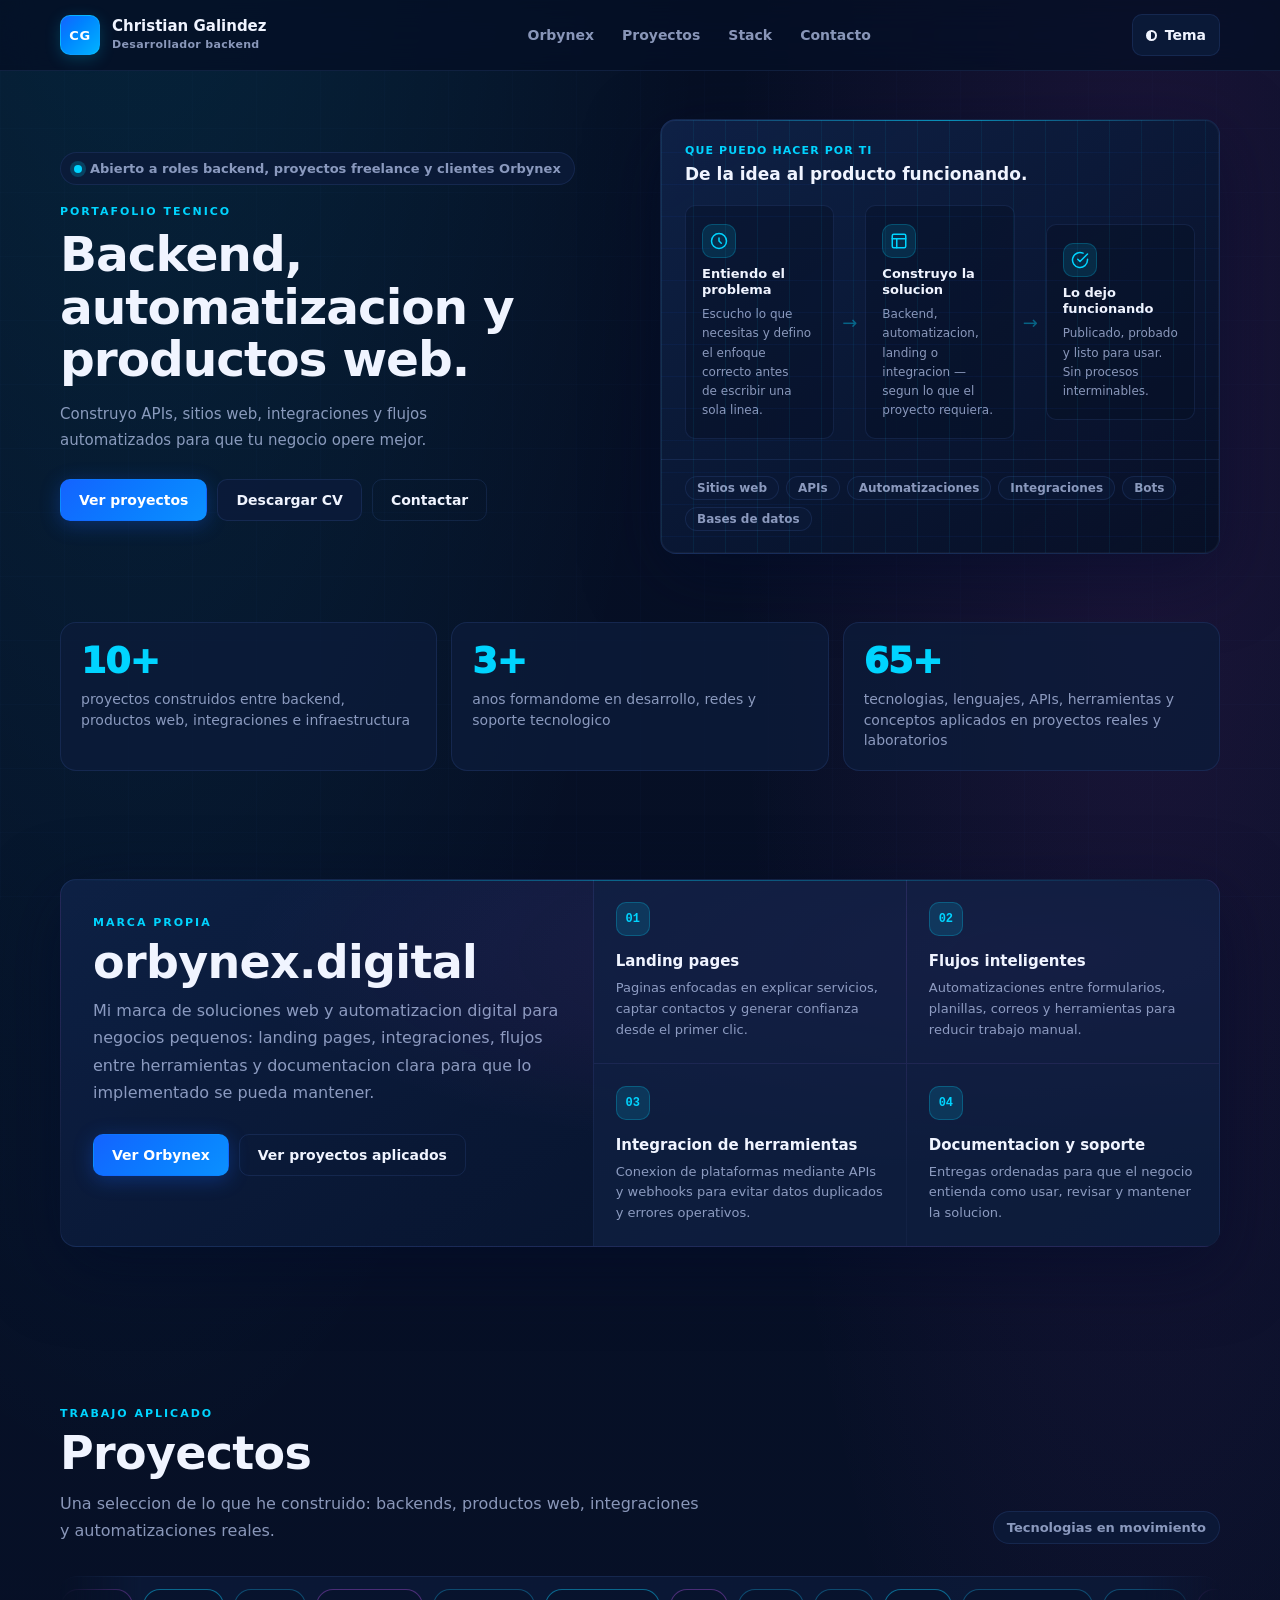
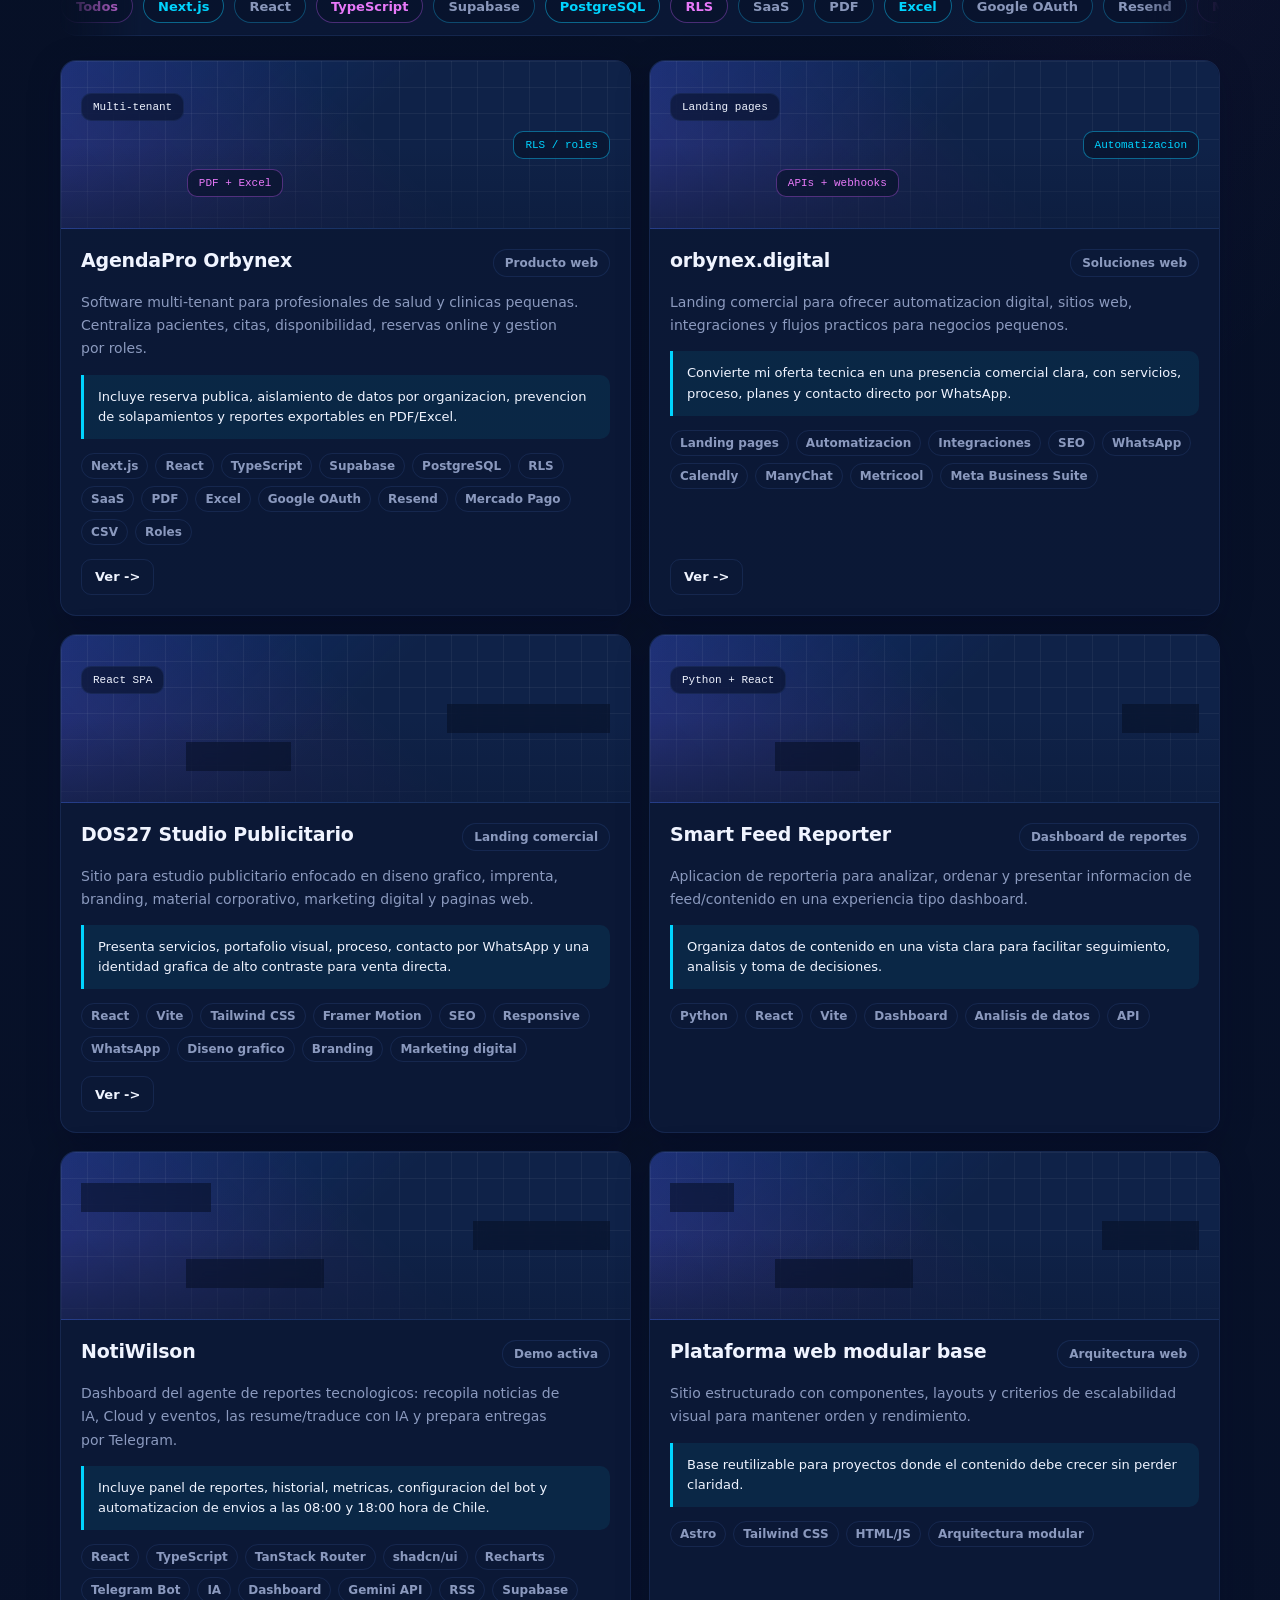
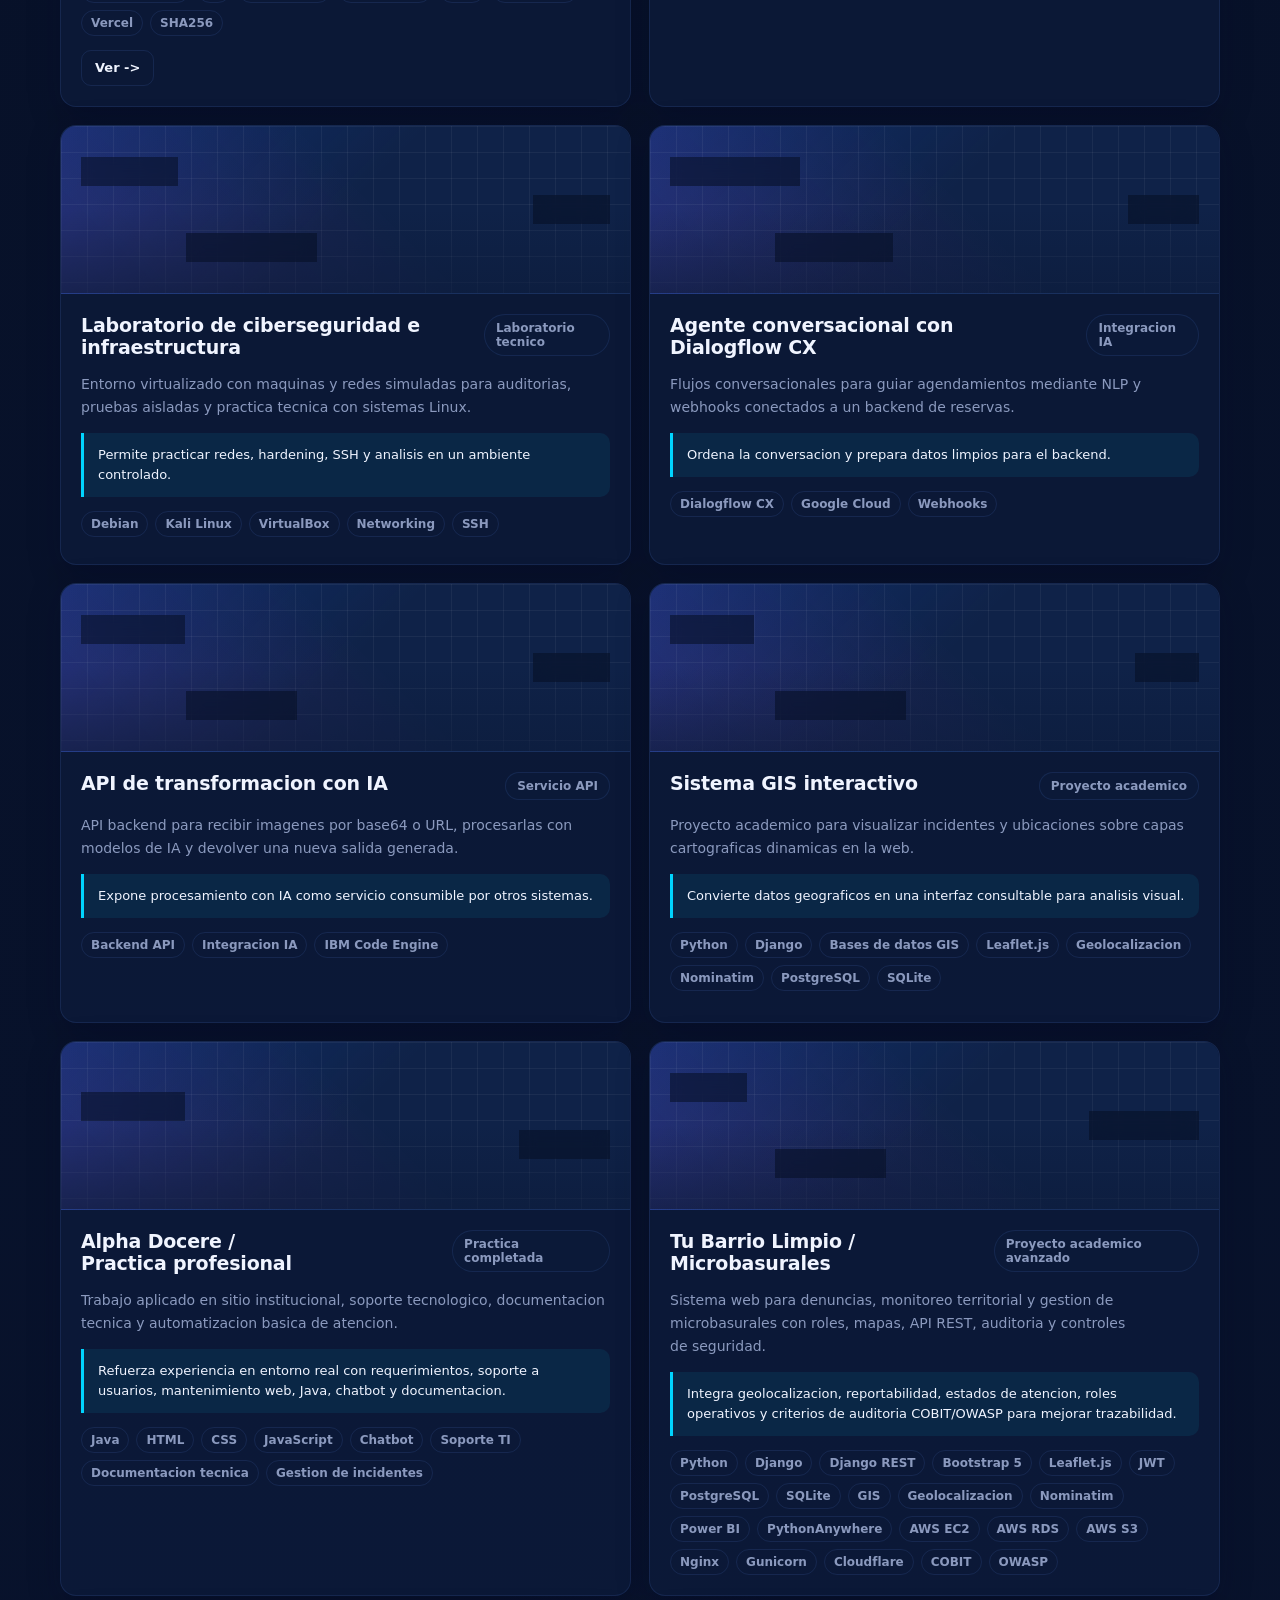
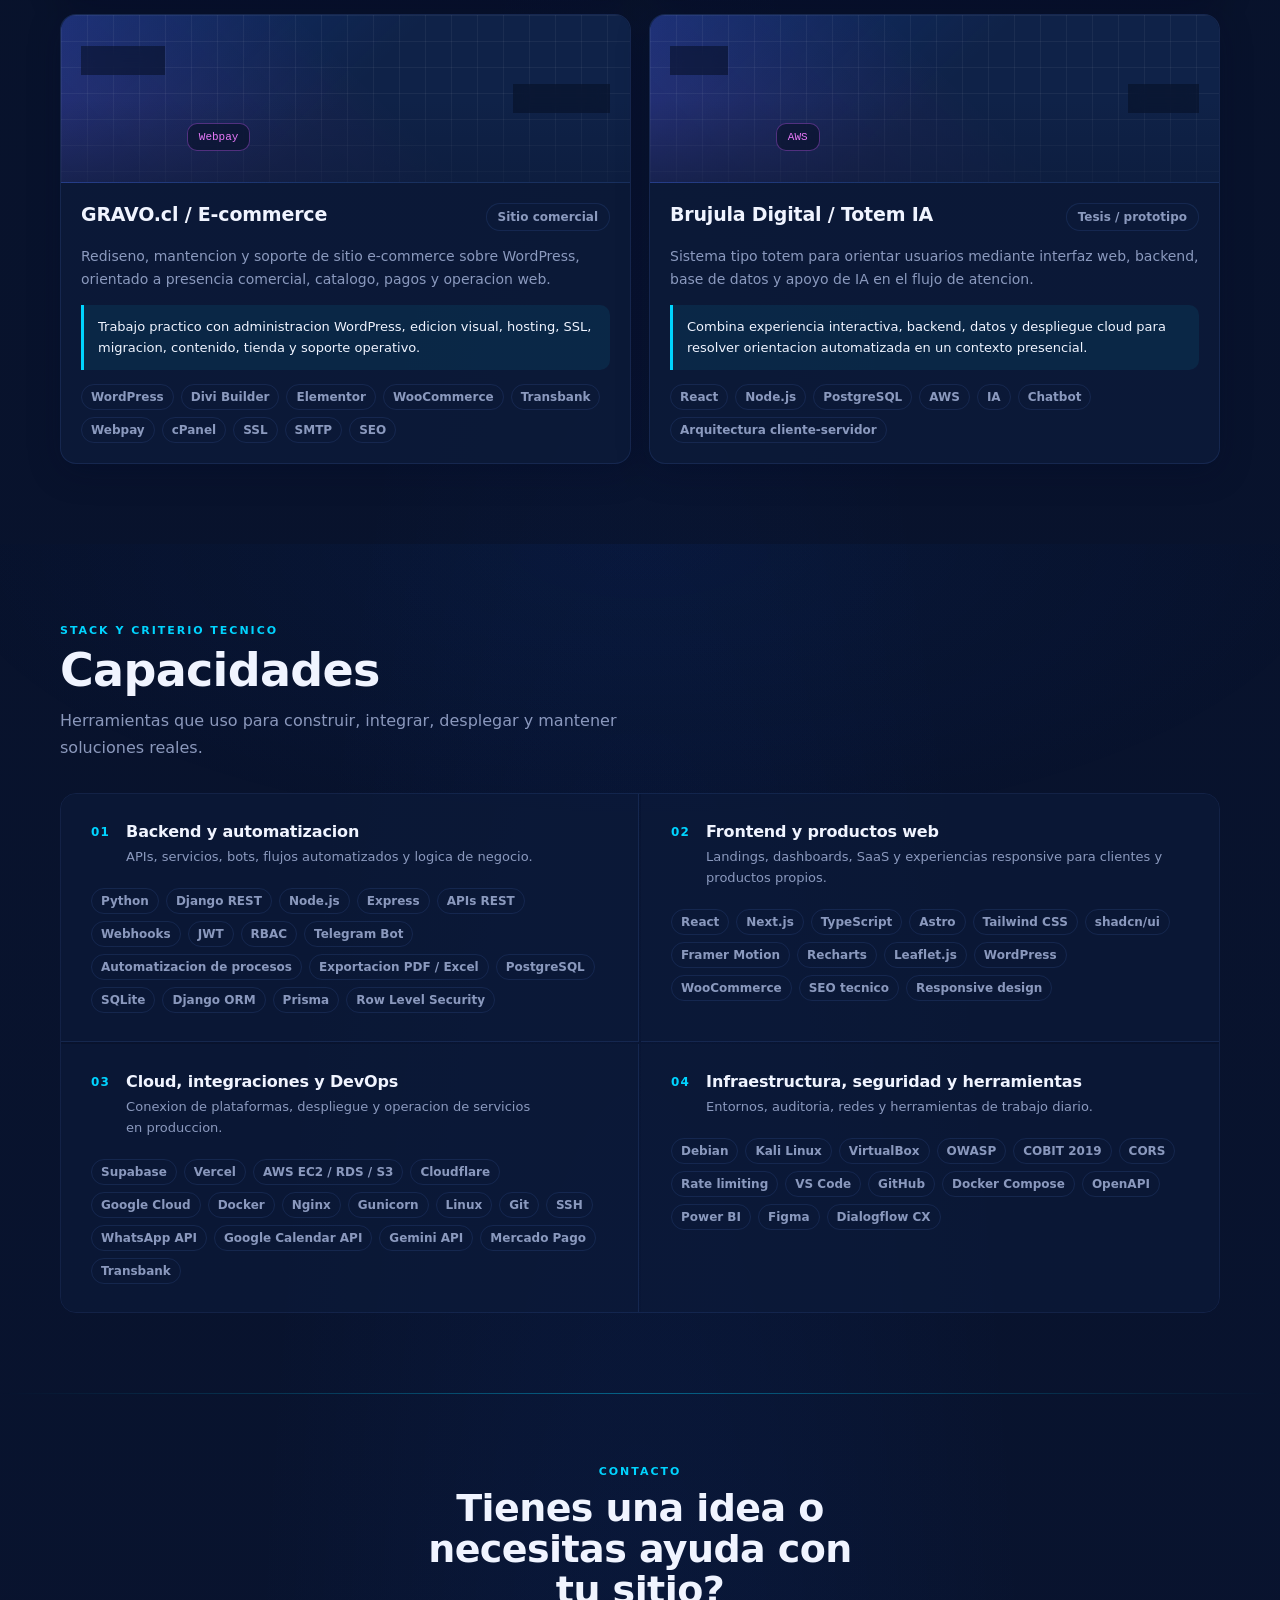
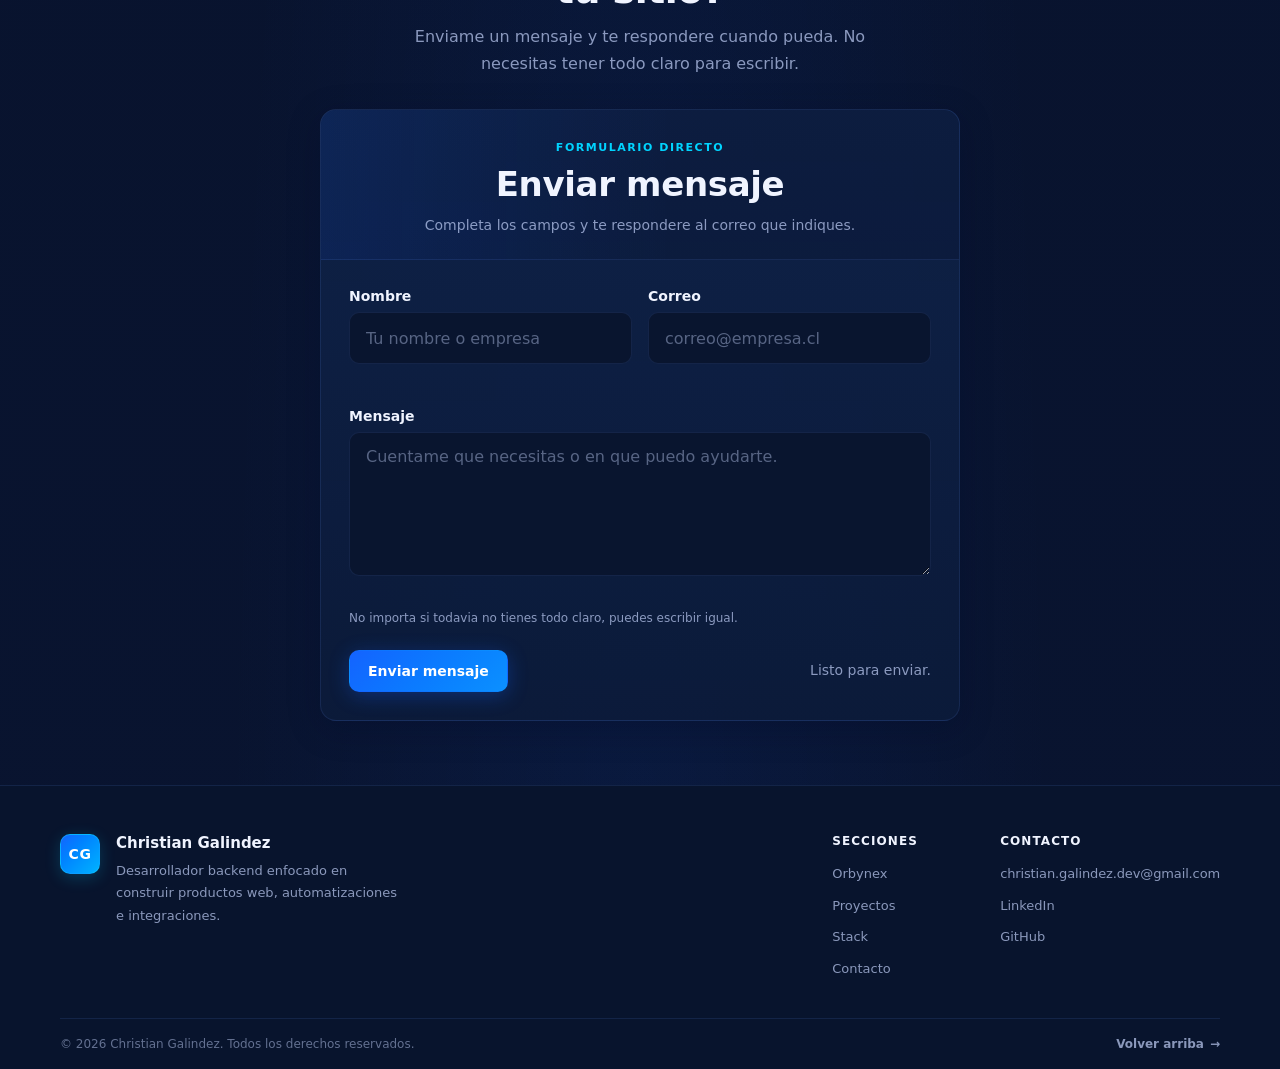
==== index.html @ 3a27cb79 "feat: revamp contact section styling and demo URL update Co-authored-by: Christian Galindez <1679229" ====
<!doctype html>
<html lang="es">

<head>
  <meta charset="utf-8" />
  <meta name="viewport" content="width=device-width,initial-scale=1" />
  <meta name="description"
    content="Portafolio tecnico de Christian Galindez: backend, APIs, automatizacion, Linux e integraciones." />
  <title>Christian Galindez | Backend, APIs e Integraciones</title>

  <meta property="og:title" content="Christian Galindez | Backend, APIs e Integraciones" />
  <meta property="og:description"
    content="Portafolio tecnico con proyectos backend, automatizacion, integraciones y experiencia en infraestructura." />
  <meta property="og:type" content="website" />
  <meta property="og:image" content="assets/img/og-preview.svg" />
  <meta name="theme-color" content="#071A3D" media="(prefers-color-scheme: dark)" />
  <meta name="theme-color" content="#f5f7fb" media="(prefers-color-scheme: light)" />
  <link rel="canonical" href="https://guacho175.github.io" />
  <link rel="icon" href="assets/icons/favicon.svg" type="image/svg+xml" />

  <link rel="stylesheet" href="css/styles.css" />
</head>

<body data-theme="dark">
  <a class="skip-link" href="#main">Saltar al contenido</a>
  <div class="bg-grid" aria-hidden="true"></div>

  <header class="topbar">
    <div class="container">
      <div class="topbar-inner">
        <a class="brand" href="#top" aria-label="Ir al inicio">
          <span class="logo" aria-hidden="true">CG</span>
          <span>
            <strong>Christian Galindez</strong>
            <small>Desarrollador backend</small>
          </span>
        </a>

        <nav class="nav" aria-label="Secciones principales">
          <a href="#orbynex">Orbynex</a>
          <a href="#projects">Proyectos</a>
          <a href="#skills">Stack</a>
          <a href="#contacto">Contacto</a>
        </nav>

        <div class="actions">
          <button class="icon-btn menu-btn" id="menuBtn" type="button" aria-label="Abrir menu" aria-expanded="false"
            aria-controls="mobileNav">
            <span aria-hidden="true"></span>
          </button>
          <button class="btn theme-btn" id="themeBtn" type="button" aria-label="Cambiar tema">
            <span class="theme-dot" aria-hidden="true"></span>
            Tema
          </button>
        </div>
      </div>

      <nav class="mobile-nav" id="mobileNav" aria-label="Secciones moviles">
        <a href="#orbynex">Orbynex</a>
        <a href="#projects">Proyectos</a>
        <a href="#skills">Stack</a>
        <a href="#contacto">Contacto</a>
      </nav>
    </div>
  </header>

  <main id="main">
    <section class="hero" id="top" aria-labelledby="hero-title">
      <div class="container hero-layout">
        <div class="hero-copy reveal">
          <span class="status-pill">
            <span class="status-dot" aria-hidden="true"></span>
            <span id="hero-disponibilidad"></span>
          </span>

          <p class="eyebrow">Portafolio tecnico</p>
          <h1 id="hero-title"><span id="hero-headline"></span></h1>
          <p class="hero-lead" id="hero-desc"></p>

          <div class="hero-actions">
            <a class="btn primary" href="#projects">Ver proyectos</a>
            <a class="btn" id="btn-cv" href="#" target="_blank" rel="noopener">Descargar CV</a>
            <a class="btn quiet" href="#contacto">Contactar</a>
          </div>

          <div class="hero-tags" id="hero-tags"></div>
        </div>

        <div class="workbench reveal" aria-label="Que construyo y como trabajo">
          <div class="wb-intro">
            <p class="wb-label">Que puedo hacer por ti</p>
            <p class="wb-sub">De la idea al producto funcionando.</p>
          </div>

          <div class="wb-steps">
            <div class="wb-step">
              <span class="wb-icon" aria-hidden="true">
                <svg width="18" height="18" viewBox="0 0 24 24" fill="none" stroke="currentColor" stroke-width="2" stroke-linecap="round" stroke-linejoin="round"><circle cx="12" cy="12" r="10"/><path d="M12 8v4l3 3"/></svg>
              </span>
              <strong>Entiendo el problema</strong>
              <p>Escucho lo que necesitas y defino el enfoque correcto antes de escribir una sola linea.</p>
            </div>
            <span class="wb-arrow" aria-hidden="true">→</span>
            <div class="wb-step">
              <span class="wb-icon" aria-hidden="true">
                <svg width="18" height="18" viewBox="0 0 24 24" fill="none" stroke="currentColor" stroke-width="2" stroke-linecap="round" stroke-linejoin="round"><rect x="3" y="3" width="18" height="18" rx="2"/><path d="M3 9h18M9 21V9"/></svg>
              </span>
              <strong>Construyo la solucion</strong>
              <p>Backend, automatizacion, landing o integracion — segun lo que el proyecto requiera.</p>
            </div>
            <span class="wb-arrow" aria-hidden="true">→</span>
            <div class="wb-step">
              <span class="wb-icon" aria-hidden="true">
                <svg width="18" height="18" viewBox="0 0 24 24" fill="none" stroke="currentColor" stroke-width="2" stroke-linecap="round" stroke-linejoin="round"><path d="M22 11.08V12a10 10 0 1 1-5.93-9.14"/><polyline points="22 4 12 14.01 9 11.01"/></svg>
              </span>
              <strong>Lo dejo funcionando</strong>
              <p>Publicado, probado y listo para usar. Sin procesos interminables.</p>
            </div>
          </div>

          <div class="wb-tags">
            <span class="wb-tag">Sitios web</span>
            <span class="wb-tag">APIs</span>
            <span class="wb-tag">Automatizaciones</span>
            <span class="wb-tag">Integraciones</span>
            <span class="wb-tag">Bots</span>
            <span class="wb-tag">Bases de datos</span>
          </div>
        </div>
      </div>
    </section>

    <section class="proof-strip" aria-label="Indicadores principales">
      <div class="container proof-grid" id="proof-stats"></div>
    </section>

    <section class="section-block venture-section" id="orbynex" aria-labelledby="orbynex-heading">
      <div class="container">
        <div class="venture-panel reveal">
          <div class="venture-copy">
            <p class="eyebrow">Marca propia</p>
            <h2 id="orbynex-heading"><span id="venture-name"></span></h2>
            <p class="section-desc" id="venture-summary"></p>
            <div class="venture-actions">
              <a class="btn primary" id="venture-link" href="#" target="_blank" rel="noopener">Ver Orbynex</a>
              <a class="btn quiet" href="#projects">Ver proyectos aplicados</a>
            </div>
          </div>

          <div class="venture-services" id="venture-services"></div>
        </div>
      </div>
    </section>

    <section class="section-block" id="projects" aria-labelledby="projects-heading">
      <div class="container">
        <div class="section-head reveal">
          <div>
            <p class="eyebrow">Trabajo aplicado</p>
            <h2 id="projects-heading">Proyectos</h2>
            <p class="section-desc">Una seleccion de lo que he construido: backends, productos web, integraciones y automatizaciones reales.</p>
          </div>
          <span class="pill">Tecnologias en movimiento</span>
        </div>

        <div class="tech-marquee" id="filter-bar" aria-label="Tecnologias usadas en proyectos"></div>
        <div class="projects-grid" id="projects-grid"></div>
      </div>
    </section>

    <section class="section-block stack-section" id="skills" aria-labelledby="skills-heading">
      <div class="container">
        <div class="section-head reveal">
          <div>
            <p class="eyebrow">Stack y criterio tecnico</p>
            <h2 id="skills-heading">Capacidades</h2>
            <p class="section-desc">Herramientas que uso para construir, integrar, desplegar y mantener soluciones reales.</p>
          </div>
        </div>

        <div class="capability-grid" id="skills-grid"></div>
      </div>
    </section>

    <section class="section-block contact-section" id="contacto" aria-labelledby="contact-heading">
      <div class="container">
        <div class="contact-section-head reveal">
          <p class="eyebrow">Contacto</p>
          <h2 id="contact-heading">Tienes una idea o necesitas ayuda con tu sitio?</h2>
          <p class="section-desc" id="contact-pitch"></p>
        </div>

        <div class="contact-shell">
          <div class="contact-form-card reveal">
            <div class="form-card-head form-card-head--center">
              <span>Formulario directo</span>
              <h3>Enviar mensaje</h3>
              <p>Completa los campos y te respondere al correo que indiques.</p>
            </div>

            <form class="contact-form" id="contact-form" novalidate>
              <input type="hidden" name="access_key" value="f1db6074-f8c9-4930-9d18-9f3fea62ae00" />
              <input type="hidden" name="subject" value="Nueva consulta desde el sitio web de Orbynex Digital" />
              <input type="hidden" name="from_name" value="Sitio web Orbynex Digital" />
              <input class="botcheck-field" type="checkbox" name="botcheck" tabindex="-1" autocomplete="off" />

              <div class="form-grid">
                <div class="form-field">
                  <label for="name">Nombre</label>
                  <input id="name" type="text" name="name" autocomplete="name" placeholder="Tu nombre o empresa" aria-describedby="name-error" required />
                  <span class="field-error" id="name-error"></span>
                </div>

                <div class="form-field">
                  <label for="email">Correo</label>
                  <input id="email" type="email" name="email" inputmode="email" autocomplete="email" placeholder="correo@empresa.cl" aria-describedby="email-error" required />
                  <span class="field-error" id="email-error"></span>
                </div>
              </div>

              <div class="form-field">
                <label for="message">Mensaje</label>
                <textarea id="message" name="message" rows="6" placeholder="Cuentame que necesitas o en que puedo ayudarte." aria-describedby="message-error form-helper" required></textarea>
                <span class="field-error" id="message-error"></span>
                <span class="form-helper" id="form-helper">No importa si todavia no tienes todo claro, puedes escribir igual.</span>
              </div>

              <div class="form-actions">
                <button class="btn primary" id="contact-submit" type="submit">Enviar mensaje</button>
                <p class="form-status" id="form-status" role="status" aria-live="polite">Listo para enviar.</p>
              </div>
            </form>
          </div>
        </div>
      </div>
    </section>

    <footer>
      <div class="container footer-top">
        <div class="footer-brand">
          <span class="logo footer-logo" aria-hidden="true">CG</span>
          <div>
            <strong>Christian Galindez</strong>
            <p>Desarrollador backend enfocado en construir productos web, automatizaciones e integraciones.</p>
          </div>
        </div>

        <nav class="footer-nav" aria-label="Navegacion del footer">
          <div class="footer-col">
            <span class="footer-col-title">Secciones</span>
            <a href="#orbynex">Orbynex</a>
            <a href="#projects">Proyectos</a>
            <a href="#skills">Stack</a>
            <a href="#contacto">Contacto</a>
          </div>
          <div class="footer-col">
            <span class="footer-col-title">Contacto</span>
            <span class="footer-email" id="contact-email">christian.galindez.dev@gmail.com</span>
            <a class="link-linkedin" href="#" target="_blank" rel="noopener">LinkedIn</a>
            <a class="link-github" href="#" target="_blank" rel="noopener">GitHub</a>
          </div>
        </nav>
      </div>

      <div class="container footer-bottom">
        <span class="footer-copy">&copy; <span id="year"></span> Christian Galindez. Todos los derechos reservados.</span>
        <a class="section-link footer-up" href="#top">Volver arriba</a>
      </div>
    </footer>
  </main>

  <script src="js/main.js"></script>
</body>

</html>
---- css/styles.css ----
/* ======================================================
   VARIABLES
   ====================================================== */
:root {
  --bg: #060f24;
  --bg-soft: #091430;
  --surface: #0c1b3a;
  --surface-strong: #0f2248;
  --text: #f0f4ff;
  --muted: rgba(200, 215, 255, .68);
  --line: rgba(100, 150, 255, .12);
  --accent: #00d4ff;
  --accent-2: #1463ff;
  --accent-3: #d946ef;
  --accent-soft: #e879f9;
  --graphite: #111827;
  --soft-cloud: #f5f8ff;
  --danger: #ff6b6b;
  --success: #34d399;
  --shadow: 0 20px 70px rgba(0, 10, 40, .50);
  --shadow-card: 0 8px 32px rgba(0, 10, 40, .30);
  --shadow-glow: 0 0 40px rgba(0, 212, 255, .10);
  --radius: 10px;
  --radius-lg: 16px;
  --max: 1160px;
  --transition: .22s cubic-bezier(.4, 0, .2, 1);
}

[data-theme="light"] {
  --bg: #f0f4ff;
  --bg-soft: #e6edff;
  --surface: #ffffff;
  --surface-strong: #eef3ff;
  --text: #0c1535;
  --muted: rgba(12, 21, 53, .60);
  --line: rgba(20, 99, 255, .10);
  --shadow: 0 14px 40px rgba(7, 26, 61, .12);
  --shadow-card: 0 6px 24px rgba(7, 26, 61, .09);
  --shadow-glow: 0 0 40px rgba(0, 212, 255, .06);
}

/* ======================================================
   RESET & BASE
   ====================================================== */
* {
  box-sizing: border-box;
}

html {
  scroll-behavior: smooth;
}

body {
  margin: 0;
  min-height: 100vh;
  background:
    radial-gradient(ellipse 80% 50% at 10% -10%, rgba(0, 212, 255, .14) 0%, transparent 60%),
    radial-gradient(ellipse 60% 40% at 90% 5%, rgba(217, 70, 239, .10) 0%, transparent 55%),
    radial-gradient(ellipse 50% 60% at 50% 100%, rgba(20, 99, 255, .08) 0%, transparent 65%),
    linear-gradient(180deg, var(--bg) 0%, var(--bg-soft) 100%);
  color: var(--text);
  font-family: Inter, ui-sans-serif, system-ui, -apple-system, BlinkMacSystemFont, "Segoe UI", Arial, sans-serif;
  overflow-x: hidden;
  -webkit-font-smoothing: antialiased;
}

body::selection {
  background: rgba(0, 212, 255, .24);
}

a {
  color: inherit;
  text-decoration: none;
}

button,
input,
textarea {
  font: inherit;
}

[hidden] {
  display: none !important;
}

h1,
h2,
h3,
p {
  text-wrap: pretty;
}

h1 {
  margin: 0;
  max-width: 18ch;
  font-size: clamp(30px, 3.8vw, 52px);
  line-height: 1.08;
  letter-spacing: -.022em;
}

h2 {
  margin: 0;
  font-size: clamp(28px, 4vw, 46px);
  line-height: 1.04;
  letter-spacing: -.015em;
}

h3 {
  margin: 0;
  font-size: 21px;
  line-height: 1.18;
  letter-spacing: -.01em;
}

/* ======================================================
   LAYOUT
   ====================================================== */
.container {
  width: min(100% - 36px, var(--max));
  margin: 0 auto;
}

/* ======================================================
   BACKGROUND GRID
   ====================================================== */
.bg-grid {
  position: fixed;
  inset: 0;
  z-index: -1;
  pointer-events: none;
  opacity: .18;
  background-image:
    linear-gradient(to right, rgba(100, 160, 255, .12) 1px, transparent 1px),
    linear-gradient(to bottom, rgba(100, 160, 255, .12) 1px, transparent 1px);
  background-size: 64px 64px;
}

[data-theme="light"] .bg-grid {
  opacity: .28;
  background-image:
    linear-gradient(to right, rgba(20, 99, 255, .07) 1px, transparent 1px),
    linear-gradient(to bottom, rgba(20, 99, 255, .07) 1px, transparent 1px);
}

/* ======================================================
   SKIP LINK
   ====================================================== */
.skip-link {
  position: absolute;
  top: -100%;
  left: 16px;
  z-index: 1000;
  padding: 10px 14px;
  border-radius: 0 0 var(--radius) var(--radius);
  background: var(--accent);
  color: #06111a;
  font-weight: 800;
  transition: top var(--transition);
}

.skip-link:focus {
  top: 0;
}

/* ======================================================
   HEADER / TOPBAR
   ====================================================== */
.topbar {
  position: sticky;
  top: 0;
  z-index: 100;
  border-bottom: 1px solid var(--line);
  background: color-mix(in srgb, var(--bg) 82%, transparent);
  backdrop-filter: blur(20px) saturate(1.4);
  -webkit-backdrop-filter: blur(20px) saturate(1.4);
}

.topbar-inner {
  display: flex;
  align-items: center;
  justify-content: space-between;
  gap: 18px;
  min-height: 70px;
}

.brand {
  display: inline-flex;
  align-items: center;
  gap: 12px;
  min-width: 0;
}

.brand strong,
.brand small {
  display: block;
}

.brand strong {
  line-height: 1.05;
  font-size: 15px;
  font-weight: 800;
}

.brand small {
  margin-top: 3px;
  color: var(--muted);
  font-size: 11px;
  font-weight: 600;
  letter-spacing: .03em;
}

.logo {
  display: grid;
  place-items: center;
  width: 40px;
  height: 40px;
  border: 1px solid color-mix(in srgb, var(--accent) 40%, var(--line));
  border-radius: var(--radius);
  background: linear-gradient(135deg, var(--accent-2), color-mix(in srgb, var(--accent) 70%, var(--accent-2)));
  color: #fff;
  font-size: 13px;
  font-weight: 900;
  letter-spacing: .04em;
  box-shadow: 0 4px 16px rgba(0, 212, 255, .20);
  transition: box-shadow var(--transition), transform var(--transition);
}

.brand:hover .logo {
  box-shadow: 0 6px 24px rgba(0, 212, 255, .35);
  transform: translateY(-1px);
}

.nav {
  display: flex;
  align-items: center;
  gap: 2px;
}

.nav a,
.mobile-nav a {
  color: var(--muted);
  font-size: 14px;
  font-weight: 650;
  padding: 9px 13px;
  border-radius: var(--radius);
  transition: color var(--transition), background var(--transition);
  position: relative;
}

.nav a:hover,
.mobile-nav a:hover {
  color: var(--text);
  background: color-mix(in srgb, var(--surface) 80%, transparent);
}

.actions {
  display: flex;
  align-items: center;
  gap: 10px;
}

/* ======================================================
   BUTTONS
   ====================================================== */
.btn,
.icon-btn {
  min-height: 42px;
  border: 1px solid var(--line);
  border-radius: var(--radius);
  background: color-mix(in srgb, var(--surface) 90%, transparent);
  color: var(--text);
  cursor: pointer;
  transition: transform var(--transition), border-color var(--transition), background var(--transition), box-shadow var(--transition);
}

.btn {
  display: inline-flex;
  align-items: center;
  justify-content: center;
  gap: 10px;
  padding: 0 18px;
  font-size: 14px;
  font-weight: 720;
  white-space: nowrap;
}

.btn:hover,
.icon-btn:hover {
  transform: translateY(-2px);
  border-color: color-mix(in srgb, var(--accent) 50%, var(--line));
  background: color-mix(in srgb, var(--surface-strong) 95%, transparent);
  box-shadow: 0 6px 20px rgba(0, 0, 0, .14);
}

.btn:active {
  transform: translateY(0);
}

.btn:disabled {
  cursor: wait;
  opacity: .70;
  transform: none;
}

.btn.primary {
  border-color: transparent;
  background: linear-gradient(135deg, var(--accent-2) 0%, color-mix(in srgb, var(--accent-2) 60%, var(--accent)) 100%);
  color: #fff;
  box-shadow: 0 4px 20px rgba(20, 99, 255, .30);
}

.btn.primary:hover {
  background: linear-gradient(135deg, color-mix(in srgb, var(--accent-2) 85%, #fff) 0%, var(--accent) 100%);
  box-shadow: 0 8px 30px rgba(20, 99, 255, .42);
  border-color: transparent;
}

.btn.quiet {
  background: transparent;
  border-color: var(--line);
}

.btn.quiet:hover {
  background: color-mix(in srgb, var(--surface) 60%, transparent);
}

.theme-btn {
  padding-inline: 13px;
  gap: 8px;
}

.theme-dot {
  width: 11px;
  height: 11px;
  border: 2px solid currentColor;
  border-radius: 50%;
  background: linear-gradient(90deg, currentColor 50%, transparent 50%);
}

.menu-btn {
  display: none;
  width: 42px;
  padding: 0;
}

.menu-btn span,
.menu-btn span::before,
.menu-btn span::after {
  display: block;
  width: 18px;
  height: 2px;
  margin: 0 auto;
  border-radius: 999px;
  background: currentColor;
  content: "";
  transition: transform var(--transition);
}

.menu-btn span::before {
  transform: translateY(-6px);
}

.menu-btn span::after {
  transform: translateY(4px);
}

.mobile-nav {
  display: none;
  padding: 0 0 14px;
}

.mobile-nav.open {
  display: grid;
  gap: 4px;
}

/* ======================================================
   PILLS & BADGES
   ====================================================== */
.status-pill,
.pill,
.badge {
  display: inline-flex;
  align-items: center;
  gap: 8px;
  border: 1px solid var(--line);
  border-radius: 999px;
  background: color-mix(in srgb, var(--surface) 80%, transparent);
  color: var(--muted);
  font-size: 13px;
  font-weight: 700;
}

.status-pill,
.pill {
  padding: 8px 13px;
}

.badge {
  padding: 6px 11px;
  font-size: 12px;
}

.status-dot {
  width: 8px;
  height: 8px;
  border-radius: 50%;
  background: var(--accent);
  box-shadow: 0 0 0 4px color-mix(in srgb, var(--accent) 20%, transparent);
  animation: pulse-dot 2.4s ease-in-out infinite;
}

@keyframes pulse-dot {
  0%, 100% { box-shadow: 0 0 0 4px color-mix(in srgb, var(--accent) 20%, transparent); }
  50% { box-shadow: 0 0 0 7px color-mix(in srgb, var(--accent) 08%, transparent); }
}

.eyebrow {
  margin: 0 0 10px;
  color: var(--accent);
  font-size: 11px;
  font-weight: 900;
  letter-spacing: .18em;
  text-transform: uppercase;
}

/* ======================================================
   HERO
   ====================================================== */
.hero {
  padding: 48px 0 44px;
}

.hero .eyebrow {
  margin-top: 20px;
}

.hero-layout {
  display: grid;
  grid-template-columns: minmax(0, 1fr) minmax(0, 1fr);
  align-items: center;
  gap: 40px;
}

.hero-copy {
  min-width: 0;
}

.hero-lead {
  max-width: 48ch;
  margin: 16px 0 0;
  color: var(--muted);
  font-size: 15px;
  line-height: 1.72;
}

.hero-actions {
  display: flex;
  flex-wrap: wrap;
  gap: 10px;
  margin-top: 26px;
}

/* hero-tags hidden — replaced by wb-tags in the workbench */
.hero-tags {
  display: none;
}

/* ======================================================
   WORKBENCH (hero widget)
   ====================================================== */
.workbench {
  position: relative;
  overflow: hidden;
  border: 1px solid var(--line);
  border-radius: var(--radius-lg);
  background:
    linear-gradient(145deg, color-mix(in srgb, var(--surface-strong) 94%, transparent), color-mix(in srgb, var(--bg) 90%, transparent));
  box-shadow: var(--shadow), 0 0 0 1px rgba(255,255,255,.04) inset;
  transition: box-shadow var(--transition), transform var(--transition);
}

.workbench:hover {
  box-shadow: var(--shadow), var(--shadow-glow);
  transform: translateY(-2px);
}

.workbench::before {
  position: absolute;
  inset: 0;
  pointer-events: none;
  background:
    linear-gradient(to right, color-mix(in srgb, var(--accent) 07%, transparent) 1px, transparent 1px),
    linear-gradient(to bottom, color-mix(in srgb, var(--accent-2) 06%, transparent) 1px, transparent 1px);
  background-size: 32px 32px;
  content: "";
}

.workbench::after {
  position: absolute;
  top: 0;
  left: 0;
  right: 0;
  height: 1px;
  background: linear-gradient(90deg, transparent, color-mix(in srgb, var(--accent) 60%, transparent), transparent);
  content: "";
}

/* ---- Workbench interior ---- */
.wb-intro {
  padding: 24px 24px 0;
}

.wb-label {
  margin: 0;
  color: var(--accent);
  font-size: 11px;
  font-weight: 900;
  letter-spacing: .10em;
  text-transform: uppercase;
}

.wb-sub {
  margin: 6px 0 0;
  color: var(--text);
  font-size: 17px;
  font-weight: 750;
  line-height: 1.3;
}

/* Three-step process row */
.wb-steps {
  display: flex;
  align-items: center;
  gap: 8px;
  padding: 20px 24px;
}

.wb-step {
  flex: 1;
  display: flex;
  flex-direction: column;
  gap: 8px;
  padding: 18px 16px;
  border: 1px solid var(--line);
  border-radius: var(--radius);
  background: color-mix(in srgb, var(--bg) 40%, transparent);
  transition: border-color var(--transition), background var(--transition);
}

.wb-step:hover {
  border-color: color-mix(in srgb, var(--accent) 26%, var(--line));
  background: color-mix(in srgb, var(--surface-strong) 60%, transparent);
}

.wb-icon {
  display: inline-flex;
  width: 34px;
  height: 34px;
  align-items: center;
  justify-content: center;
  border-radius: var(--radius);
  background: color-mix(in srgb, var(--accent) 12%, transparent);
  border: 1px solid color-mix(in srgb, var(--accent) 22%, transparent);
  color: var(--accent);
  flex-shrink: 0;
}

.wb-step strong {
  color: var(--text);
  font-size: 13px;
  font-weight: 800;
  line-height: 1.2;
}

.wb-step p {
  margin: 0;
  color: var(--muted);
  font-size: 12px;
  line-height: 1.6;
}

.wb-arrow {
  color: color-mix(in srgb, var(--accent) 40%, transparent);
  font-size: 18px;
  flex-shrink: 0;
}

/* Tag row */
.wb-tags {
  display: flex;
  flex-wrap: wrap;
  gap: 7px;
  padding: 0 24px 22px;
  border-top: 1px solid var(--line);
  padding-top: 16px;
}

.wb-tag {
  padding: 4px 11px;
  border: 1px solid var(--line);
  border-radius: 999px;
  color: var(--muted);
  font-size: 12px;
  font-weight: 620;
  background: color-mix(in srgb, var(--surface) 60%, transparent);
  transition: color var(--transition), border-color var(--transition);
}

.wb-tag:hover {
  color: var(--text);
  border-color: color-mix(in srgb, var(--accent) 30%, var(--line));
}

/* ======================================================
   PROOF STRIP / STATS
   ====================================================== */
.proof-strip {
  padding: 24px 0 60px;
}

.proof-grid {
  display: grid;
  grid-template-columns: repeat(3, minmax(0, 1fr));
  gap: 14px;
}

.stat {
  min-height: 110px;
  padding: 20px;
  border: 1px solid var(--line);
  border-radius: var(--radius-lg);
  background: color-mix(in srgb, var(--surface) 78%, transparent);
  transition: transform var(--transition), border-color var(--transition), box-shadow var(--transition);
  position: relative;
  overflow: hidden;
}

.stat::before {
  content: "";
  position: absolute;
  top: 0;
  left: 0;
  right: 0;
  height: 2px;
  background: linear-gradient(90deg, var(--accent-2), var(--accent));
  opacity: 0;
  transition: opacity var(--transition);
}

.stat:hover {
  transform: translateY(-3px);
  border-color: color-mix(in srgb, var(--accent) 30%, var(--line));
  box-shadow: var(--shadow-card), var(--shadow-glow);
}

.stat:hover::before {
  opacity: 1;
}

.stat .k {
  display: block;
  color: var(--accent);
  font-size: 36px;
  font-weight: 950;
  line-height: 1;
  letter-spacing: -.02em;
}

.stat .t {
  display: block;
  margin-top: 10px;
  color: var(--muted);
  font-size: 14px;
  line-height: 1.45;
}

/* ======================================================
   SECTION BLOCKS
   ====================================================== */
.section-block {
  padding: 80px 0;
}

.section-head {
  display: flex;
  align-items: end;
  justify-content: space-between;
  gap: 22px;
  margin-bottom: 32px;
}

.section-desc {
  max-width: 64ch;
  margin: 12px 0 0;
  color: var(--muted);
  font-size: 16px;
  line-height: 1.7;
}

.section-link {
  display: inline-flex;
  align-items: center;
  gap: 6px;
  color: var(--accent);
  font-size: 14px;
  font-weight: 820;
  transition: gap var(--transition), color var(--transition);
}

.section-link::after {
  content: "→";
  transition: transform var(--transition);
}

.section-link:hover {
  color: var(--text);
}

.section-link:hover::after {
  transform: translateX(3px);
}

/* ======================================================
   VENTURE / ORBYNEX SECTION
   ====================================================== */
.venture-section {
  padding-top: 48px;
}

.venture-panel {
  display: grid;
  grid-template-columns: .92fr 1.08fr;
  gap: 0;
  align-items: stretch;
  border: 1px solid var(--line);
  border-radius: var(--radius-lg);
  background:
    radial-gradient(ellipse 70% 60% at 85% 20%, color-mix(in srgb, var(--accent-3) 14%, transparent), transparent),
    linear-gradient(145deg, color-mix(in srgb, var(--surface-strong) 86%, transparent), color-mix(in srgb, var(--bg) 88%, transparent));
  box-shadow: var(--shadow);
  overflow: hidden;
  position: relative;
}

.venture-panel::after {
  content: "";
  position: absolute;
  top: 0;
  left: 0;
  right: 0;
  height: 1px;
  background: linear-gradient(90deg, transparent, color-mix(in srgb, var(--accent) 40%, transparent), transparent);
}

.venture-copy {
  padding: 36px 32px;
  border-right: 1px solid var(--line);
}

.venture-copy h2 {
  max-width: 12ch;
  line-height: 1.0;
}

.venture-actions {
  display: flex;
  flex-wrap: wrap;
  gap: 10px;
  margin-top: 28px;
}

.venture-services {
  display: grid;
  grid-template-columns: repeat(2, minmax(0, 1fr));
  gap: 1px;
  background: var(--line);
}

.venture-service {
  min-height: 160px;
  padding: 22px;
  background: color-mix(in srgb, var(--surface) 72%, transparent);
  transition: background var(--transition);
}

.venture-service:hover {
  background: color-mix(in srgb, var(--surface-strong) 84%, transparent);
}

.venture-service span {
  display: inline-flex;
  width: 34px;
  height: 34px;
  align-items: center;
  justify-content: center;
  border-radius: var(--radius);
  background: color-mix(in srgb, var(--accent) 14%, transparent);
  border: 1px solid color-mix(in srgb, var(--accent) 24%, transparent);
  color: var(--accent);
  font-family: ui-monospace, SFMono-Regular, Menlo, Consolas, monospace;
  font-size: 12px;
  font-weight: 900;
}

.venture-service strong {
  display: block;
  margin-top: 16px;
  font-size: 15px;
  font-weight: 800;
}

.venture-service p {
  margin: 8px 0 0;
  color: var(--muted);
  font-size: 13px;
  line-height: 1.6;
}

/* ======================================================
   PROJECTS SECTION
   ====================================================== */
.projects-grid {
  display: grid;
  grid-template-columns: repeat(12, 1fr);
  gap: 18px;
}

.project {
  grid-column: span 6;
  display: flex;
  flex-direction: column;
  min-height: 440px;
  overflow: hidden;
  border: 1px solid var(--line);
  border-radius: var(--radius-lg);
  background: color-mix(in srgb, var(--surface) 84%, transparent);
  box-shadow: var(--shadow-card);
  transition: transform .28s cubic-bezier(.22, 1, .36, 1), border-color .22s ease, background .22s ease, box-shadow .28s ease;
  position: relative;
}

.project::before {
  content: "";
  position: absolute;
  inset: 0;
  border-radius: inherit;
  background: linear-gradient(145deg, color-mix(in srgb, var(--accent) 04%, transparent), transparent 50%);
  opacity: 0;
  transition: opacity .28s ease;
  pointer-events: none;
  z-index: 0;
}

.project:hover {
  transform: translateY(-5px) scale(1.005);
  border-color: color-mix(in srgb, var(--accent) 36%, var(--line));
  background: color-mix(in srgb, var(--surface-strong) 84%, transparent);
  box-shadow: var(--shadow), var(--shadow-glow);
}

.project:hover::before {
  opacity: 1;
}

.project-visual {
  position: relative;
  overflow: hidden;
  height: 168px;
  flex-shrink: 0;
  border-bottom: 1px solid var(--line);
  background:
    linear-gradient(135deg, color-mix(in srgb, var(--accent-2) 20%, transparent) 0%, transparent 50%),
    linear-gradient(45deg, color-mix(in srgb, var(--accent-3) 14%, transparent) 0%, transparent 55%),
    var(--surface-strong);
}

.project-visual::before {
  position: absolute;
  inset: 0;
  background-image:
    linear-gradient(to right, rgba(255, 255, 255, .05) 1px, transparent 1px),
    linear-gradient(to bottom, rgba(255, 255, 255, .05) 1px, transparent 1px);
  background-size: 26px 26px;
  content: "";
}

.project-visual::after {
  content: "";
  position: absolute;
  bottom: 0;
  left: 0;
  right: 0;
  height: 50%;
  background: linear-gradient(to top, color-mix(in srgb, var(--surface) 60%, transparent), transparent);
}

.visual-lines {
  position: absolute;
  inset: 20px;
  display: grid;
  align-content: center;
  gap: 10px;
  z-index: 1;
}

.visual-chip {
  width: max-content;
  max-width: 100%;
  padding: 7px 11px;
  border: 1px solid color-mix(in srgb, var(--line) 75%, transparent);
  border-radius: var(--radius);
  background: color-mix(in srgb, var(--bg) 56%, transparent);
  color: var(--text);
  font-family: ui-monospace, SFMono-Regular, Menlo, Consolas, monospace;
  font-size: 11px;
  overflow: hidden;
  text-overflow: ellipsis;
  white-space: nowrap;
  backdrop-filter: blur(8px);
}

.visual-chip:nth-child(2) {
  margin-left: auto;
  border-color: color-mix(in srgb, var(--accent) 38%, var(--line));
  color: var(--accent);
}

.visual-chip:nth-child(3) {
  margin-left: 20%;
  color: var(--accent-soft);
  border-color: color-mix(in srgb, var(--accent-3) 30%, var(--line));
}

.project-body {
  display: flex;
  flex-direction: column;
  gap: 14px;
  padding: 20px;
  flex: 1;
  position: relative;
  z-index: 1;
}

.project-top {
  display: flex;
  align-items: start;
  justify-content: space-between;
  gap: 12px;
}

.project h3 {
  font-size: 19px;
  font-weight: 800;
}

.project p {
  margin: 0;
  color: var(--muted);
  font-size: 14px;
  line-height: 1.65;
}

.impact {
  padding: 12px 14px;
  border-left: 3px solid var(--accent);
  border-radius: 0 var(--radius) var(--radius) 0;
  background: color-mix(in srgb, var(--accent) 08%, transparent);
  color: var(--text);
  font-size: 13px;
  line-height: 1.55;
}

.tags,
.skill-list {
  display: flex;
  flex-wrap: wrap;
  gap: 7px;
}

.tag,
.chip {
  display: inline-flex;
  align-items: center;
  min-height: 26px;
  padding: 4px 9px;
  border: 1px solid var(--line);
  border-radius: 999px;
  color: var(--muted);
  font-size: 12px;
  font-weight: 700;
  transition: border-color var(--transition), color var(--transition);
}

.tag:hover,
.chip:hover {
  border-color: color-mix(in srgb, var(--accent) 35%, var(--line));
  color: var(--text);
}

.links {
  display: flex;
  flex-wrap: wrap;
  gap: 8px;
  margin-top: auto;
}

.link {
  display: inline-flex;
  align-items: center;
  min-height: 36px;
  padding: 0 13px;
  border: 1px solid var(--line);
  border-radius: var(--radius);
  color: var(--text);
  font-size: 13px;
  font-weight: 750;
  transition: border-color var(--transition), color var(--transition), background var(--transition), transform var(--transition);
}

.link:hover {
  border-color: color-mix(in srgb, var(--accent) 46%, var(--line));
  color: var(--accent);
  background: color-mix(in srgb, var(--accent) 06%, transparent);
  transform: translateY(-1px);
}

/* ======================================================
   TECH MARQUEE
   ====================================================== */
.tech-marquee {
  position: relative;
  overflow: hidden;
  margin-bottom: 24px;
  border: 1px solid var(--line);
  border-radius: var(--radius-lg);
  background: color-mix(in srgb, var(--surface) 76%, transparent);
  mask-image: linear-gradient(90deg, transparent, #000 7%, #000 93%, transparent);
  -webkit-mask-image: linear-gradient(90deg, transparent, #000 7%, #000 93%, transparent);
}

.marquee-track {
  display: flex;
  width: max-content;
  padding: 12px 0;
  animation: marquee-scroll 100s linear infinite;
}

.tech-marquee:hover .marquee-track {
  animation-play-state: paused;
}

.marquee-group {
  display: flex;
  gap: 10px;
  padding-right: 10px;
}

.marquee-chip {
  display: inline-flex;
  align-items: center;
  min-height: 34px;
  padding: 0 14px;
  border: 1px solid color-mix(in srgb, var(--accent) 22%, var(--line));
  border-radius: 999px;
  background: color-mix(in srgb, var(--bg) 42%, transparent);
  color: var(--muted);
  font-size: 13px;
  font-weight: 750;
  white-space: nowrap;
  transition: color var(--transition), border-color var(--transition);
}

.marquee-chip:nth-child(3n+1) {
  border-color: color-mix(in srgb, var(--accent-3) 28%, var(--line));
  color: var(--accent-soft);
}

.marquee-chip:nth-child(4n+2) {
  border-color: color-mix(in srgb, var(--accent) 38%, var(--line));
  color: var(--accent);
}

@keyframes marquee-scroll {
  from { transform: translateX(0); }
  to { transform: translateX(-50%); }
}

/* ======================================================
   SKILLS / STACK BLOCKS
   ====================================================== */
.stack-section {
  background:
    radial-gradient(ellipse 80% 50% at 50% 0%, color-mix(in srgb, var(--accent-2) 06%, transparent), transparent 70%);
}

/* 2-column grid of 4 blocks — clean and compact */
.capability-grid {
  display: grid;
  grid-template-columns: repeat(2, minmax(0, 1fr));
  gap: 2px;
  border: 1px solid var(--line);
  border-radius: var(--radius-lg);
  overflow: hidden;
}

.skill-block {
  padding: 28px 30px;
  background: color-mix(in srgb, var(--surface) 70%, transparent);
  border: none;
  position: relative;
  overflow: hidden;
  transition: background var(--transition);
}

/* Internal borders between cells */
.skill-block:nth-child(odd) {
  border-right: 1px solid var(--line);
}
.skill-block:nth-child(1),
.skill-block:nth-child(2) {
  border-bottom: 1px solid var(--line);
}

.skill-block:hover {
  background: color-mix(in srgb, var(--surface-strong) 80%, transparent);
}

/* Top accent line on hover */
.skill-block::after {
  content: "";
  position: absolute;
  top: 0; left: 0; right: 0;
  height: 2px;
  background: linear-gradient(90deg, var(--accent-2), var(--accent));
  transform: scaleX(0);
  transform-origin: left;
  transition: transform .32s cubic-bezier(.22, 1, .36, 1);
}

.skill-block:hover::after {
  transform: scaleX(1);
}

.skill-block-head {
  display: flex;
  align-items: flex-start;
  gap: 16px;
  margin-bottom: 20px;
}

.skill-num {
  flex-shrink: 0;
  color: var(--accent);
  font-size: 12px;
  font-weight: 900;
  letter-spacing: .10em;
  line-height: 1;
  padding-top: 4px;
}

.skill-block h3 {
  font-size: 16px;
  font-weight: 800;
  line-height: 1.2;
}

.skill-block p {
  margin: 6px 0 0;
  color: var(--muted);
  font-size: 13px;
  line-height: 1.6;
}

.skill-chips {
  display: flex;
  flex-wrap: wrap;
  gap: 7px;
}

/* ======================================================
   CONTACT SECTION
   ====================================================== */
.contact-section {
  padding: 72px 0 64px;
  position: relative;
  scroll-margin-top: 96px;
}

.contact-section::before {
  position: absolute;
  inset: 0 0 auto;
  height: 1px;
  background: linear-gradient(90deg, transparent, color-mix(in srgb, var(--accent) 40%, transparent), transparent);
  content: "";
}

.contact-section-head {
  text-align: center;
  margin-bottom: 32px;
}

.contact-section-head h2 {
  max-width: 520px;
  margin-left: auto;
  margin-right: auto;
  font-size: clamp(26px, 3vw, 38px);
  line-height: 1.08;
}

.contact-section-head .section-desc {
  max-width: 48ch;
  margin-left: auto;
  margin-right: auto;
}

.contact-shell {
  display: flex;
  justify-content: center;
}

.contact-form-card {
  width: 100%;
  max-width: 640px;
  overflow: hidden;
  border: 1px solid var(--line);
  border-radius: var(--radius-lg);
  box-shadow: var(--shadow-card);
  padding: 0;
  background:
    linear-gradient(180deg, color-mix(in srgb, var(--surface-strong) 96%, transparent), color-mix(in srgb, var(--surface) 90%, transparent));
}

.form-card-head {
  padding: 26px 28px 22px;
  border-bottom: 1px solid var(--line);
  background:
    linear-gradient(90deg, color-mix(in srgb, var(--accent-2) 12%, transparent), transparent 55%),
    color-mix(in srgb, var(--bg) 22%, transparent);
}

.form-card-head span {
  display: inline-flex;
  margin-bottom: 10px;
  color: var(--accent);
  font-size: 11px;
  font-weight: 900;
  letter-spacing: .14em;
  text-transform: uppercase;
}

.form-card-head h3 {
  font-size: clamp(26px, 3vw, 34px);
  font-weight: 900;
}

.form-card-head p {
  max-width: 52ch;
  margin: 10px 0 0;
  color: var(--muted);
  font-size: 14px;
  line-height: 1.65;
}

.form-card-head--center {
  text-align: center;
}

.form-card-head--center p {
  margin-left: auto;
  margin-right: auto;
}

.contact-form {
  display: grid;
  gap: 18px;
  padding: 28px;
}

.form-grid {
  display: grid;
  grid-template-columns: repeat(2, minmax(0, 1fr));
  gap: 16px;
}

.form-field {
  display: grid;
  gap: 8px;
}

.form-field label {
  font-size: 14px;
  font-weight: 800;
}

.form-field input,
.form-field textarea {
  width: 100%;
  min-height: 52px;
  padding: 14px 16px;
  border: 1px solid var(--line);
  border-radius: var(--radius);
  background: color-mix(in srgb, var(--bg) 52%, var(--surface));
  color: var(--text);
  resize: vertical;
  transition: border-color var(--transition), background var(--transition), box-shadow var(--transition);
}

.form-field textarea {
  min-height: 140px;
}

.form-field input::placeholder,
.form-field textarea::placeholder {
  color: color-mix(in srgb, var(--muted) 60%, transparent);
}

.form-field input:focus,
.form-field textarea:focus {
  outline: none;
  border-color: color-mix(in srgb, var(--accent) 50%, var(--line));
  background: color-mix(in srgb, var(--bg) 38%, var(--surface));
  box-shadow: 0 0 0 4px color-mix(in srgb, var(--accent) 10%, transparent);
}

.form-field input[aria-invalid="true"],
.form-field textarea[aria-invalid="true"] {
  border-color: color-mix(in srgb, var(--danger) 70%, var(--line));
  box-shadow: 0 0 0 4px color-mix(in srgb, var(--danger) 10%, transparent);
}

.field-error,
.form-helper {
  min-height: 18px;
  font-size: 12px;
  line-height: 1.45;
}

.field-error {
  color: #ffb4b4;
}

.form-helper {
  color: var(--muted);
}

.botcheck-field {
  position: absolute;
  left: -9999px;
  opacity: 0;
  pointer-events: none;
}

.form-actions {
  display: flex;
  align-items: center;
  justify-content: space-between;
  gap: 16px;
  padding-top: 4px;
}

.form-status {
  max-width: 34ch;
  min-height: 22px;
  margin: 0;
  color: var(--muted);
  font-size: 14px;
  line-height: 1.45;
  text-align: right;
}

.form-status[data-state="success"] { color: var(--success); }
.form-status[data-state="error"] { color: #ffb4b4; }
.form-status[data-state="loading"] { color: var(--accent); }

/* ======================================================
   FOOTER
   ====================================================== */
footer {
  border-top: 1px solid var(--line);
  background: color-mix(in srgb, var(--bg) 60%, var(--surface));
  color: var(--muted);
}

/* --- Top zone: brand + nav columns --- */
.footer-top {
  display: flex;
  align-items: flex-start;
  justify-content: space-between;
  gap: 48px;
  padding: 48px 0 40px;
}

.footer-brand {
  display: flex;
  align-items: flex-start;
  gap: 16px;
  max-width: 360px;
}

.footer-logo {
  width: 40px;
  height: 40px;
  font-size: 14px;
  flex-shrink: 0;
}

.footer-brand strong {
  display: block;
  color: var(--text);
  font-size: 15px;
  font-weight: 800;
  margin-bottom: 8px;
}

.footer-brand p {
  margin: 0;
  font-size: 13px;
  line-height: 1.7;
  color: var(--muted);
}

.footer-nav {
  display: flex;
  gap: 48px;
  flex-shrink: 0;
}

.footer-col {
  display: flex;
  flex-direction: column;
  gap: 12px;
  min-width: 120px;
}

.footer-col-title {
  color: var(--text);
  font-size: 12px;
  font-weight: 900;
  letter-spacing: .09em;
  text-transform: uppercase;
  margin-bottom: 4px;
}

.footer-col a,
.footer-col span.footer-email {
  color: var(--muted);
  font-size: 13px;
  line-height: 1.5;
  transition: color var(--transition);
  overflow-wrap: anywhere;
}

.footer-col a:hover {
  color: var(--text);
}

/* --- Bottom bar: copyright + up link --- */
.footer-bottom {
  display: flex;
  align-items: center;
  justify-content: space-between;
  gap: 16px;
  border-top: 1px solid var(--line);
  padding: 18px 0;
  font-size: 12px;
}

.footer-copy {
  color: color-mix(in srgb, var(--muted) 70%, transparent);
}

.footer-up {
  font-size: 12px;
  color: var(--muted);
  transition: color var(--transition);
}

.footer-up:hover {
  color: var(--text);
}

.footer-email {
  font-variant-numeric: tabular-nums;
  letter-spacing: -.01em;
}

/* ======================================================
   SCROLL TO TOP
   ====================================================== */
.scroll-top {
  position: fixed;
  right: 22px;
  bottom: 22px;
  z-index: 80;
  display: grid;
  place-items: center;
  width: 44px;
  height: 44px;
  border: 1px solid var(--line);
  border-radius: var(--radius);
  background: color-mix(in srgb, var(--surface-strong) 94%, transparent);
  color: var(--text);
  cursor: pointer;
  opacity: 0;
  pointer-events: none;
  transition: opacity .22s ease, transform .22s ease, box-shadow .22s ease, border-color .22s ease;
  backdrop-filter: blur(12px);
}

.scroll-top.visible {
  opacity: 1;
  pointer-events: auto;
}

.scroll-top:hover {
  transform: translateY(-3px);
  box-shadow: 0 8px 24px rgba(0, 0, 0, .20);
  border-color: color-mix(in srgb, var(--accent) 40%, var(--line));
}

/* ======================================================
   REVEAL ANIMATIONS (scroll-triggered)
   ====================================================== */
.reveal {
  opacity: 0;
  transform: translateY(18px);
  transition:
    opacity .60s cubic-bezier(.22, 1, .36, 1) calc(var(--i, 0) * 60ms),
    transform .60s cubic-bezier(.22, 1, .36, 1) calc(var(--i, 0) * 60ms);
}

.reveal.show {
  opacity: 1;
  transform: none;
}

/* Stagger reveal for cards */
.project.reveal { transition-duration: .55s, .55s; }
.skill-block.reveal { transition-duration: .50s, .50s; }

/* ======================================================
   MOUSE-TRACKING GLOW ON CARDS
   Uses a CSS variable + background-image layering so no
   pseudo-element conflicts occur with existing ::after bars.
   ====================================================== */
.project,
.skill-block,
.stat {
  --mouse-x: 50%;
  --mouse-y: 50%;
  --glow-opacity: 0;
  transition-property: transform, border-color, background, box-shadow, --glow-opacity;
}

.project:hover,
.skill-block:hover,
.stat:hover {
  --glow-opacity: 1;
}

/* Glow overlay via an absolutely-positioned div injected by the
   mousemove handler — no pseudo-element needed. The handler already
   sets --mouse-x / --mouse-y. We expose the effect through a shared
   class set by JS on each card on first hover. */
.card-glow {
  position: absolute;
  inset: 0;
  border-radius: inherit;
  background: radial-gradient(
    220px circle at var(--mouse-x, 50%) var(--mouse-y, 50%),
    color-mix(in srgb, var(--accent) 07%, transparent),
    transparent 70%
  );
  pointer-events: none;
  z-index: 0;
  opacity: 0;
  transition: opacity .18s ease;
}

.card-glow.active {
  opacity: 1;
}

/* ======================================================
   GLOW DECORATOR (ambient light element)
   ====================================================== */
.glow-orb {
  position: absolute;
  border-radius: 50%;
  pointer-events: none;
  filter: blur(80px);
  opacity: .22;
  will-change: transform;
}

/* ======================================================
   RESPONSIVE — 980px
   ====================================================== */
@media (max-width: 980px) {
  .nav {
    display: none;
  }

  .menu-btn {
    display: inline-grid;
    place-items: center;
  }

  .hero {
    padding: 36px 0 32px;
  }

  .hero-layout,
  .venture-panel,
  .contact-shell {
    grid-template-columns: 1fr;
  }

  .venture-copy {
    border-right: none;
    border-bottom: 1px solid var(--line);
  }

  .workbench {
    max-width: 680px;
  }

  .proof-grid {
    grid-template-columns: 1fr 1fr;
  }

  .project {
    grid-column: span 12;
  }

}

/* ======================================================
   RESPONSIVE — 720px
   ====================================================== */
@media (max-width: 720px) {
  .container {
    width: min(100% - 28px, var(--max));
  }

  .theme-btn {
    width: 42px;
    padding: 0;
    font-size: 0;
  }

  h1 {
    max-width: none;
    font-size: clamp(28px, 8.5vw, 46px);
  }

  .hero-lead {
    font-size: 15px;
  }

  .hero-actions .btn {
    width: 100%;
  }

  .form-grid {
    grid-template-columns: 1fr;
  }

  .wb-steps {
    flex-direction: column;
    align-items: stretch;
  }

  .wb-arrow {
    display: none;
  }

  .venture-services {
    grid-template-columns: 1fr;
  }

  .section-block {
    padding: 58px 0;
  }

  .section-head {
    display: block;
  }

  .contact-section {
    padding: 58px 0 54px;
  }

  .contact-section-head {
    display: block;
  }

  .contact-badge {
    margin-top: 16px;
  }

  .form-card-head,
  .contact-form {
    padding: 22px;
  }

  .form-status {
    max-width: none;
    text-align: left;
  }

  .section-link {
    margin-top: 14px;
  }

  .footer-top {
    flex-direction: column;
    gap: 32px;
    padding: 36px 0 28px;
  }

  .footer-brand {
    max-width: none;
  }

  .footer-nav {
    gap: 32px;
  }

  .footer-bottom {
    flex-direction: column;
    align-items: flex-start;
    gap: 10px;
  }

  .form-actions,
  .footer-bottom {
    display: grid;
    justify-content: stretch;
  }

  .footer-bottom .section-link {
    margin-top: 16px;
  }

  .proof-grid {
    grid-template-columns: 1fr;
  }

  .capability-grid {
    grid-template-columns: 1fr;
  }

  /* On mobile each skill-block spans full width, remove internal side borders */
  .skill-block:nth-child(odd) {
    border-right: none;
    border-bottom: 1px solid var(--line);
  }
  .skill-block:last-child {
    border-bottom: none;
  }

  .footer-bottom {
    flex-direction: column;
    align-items: flex-start;
    gap: 12px;
  }
}

/* ======================================================
   REDUCED MOTION
   ====================================================== */
@media (prefers-reduced-motion: reduce) {
  *,
  *::before,
  *::after {
    scroll-behavior: auto !important;
    animation: none !important;
    transition: none !important;
  }

  .reveal {
    opacity: 1;
    transform: none;
  }
}
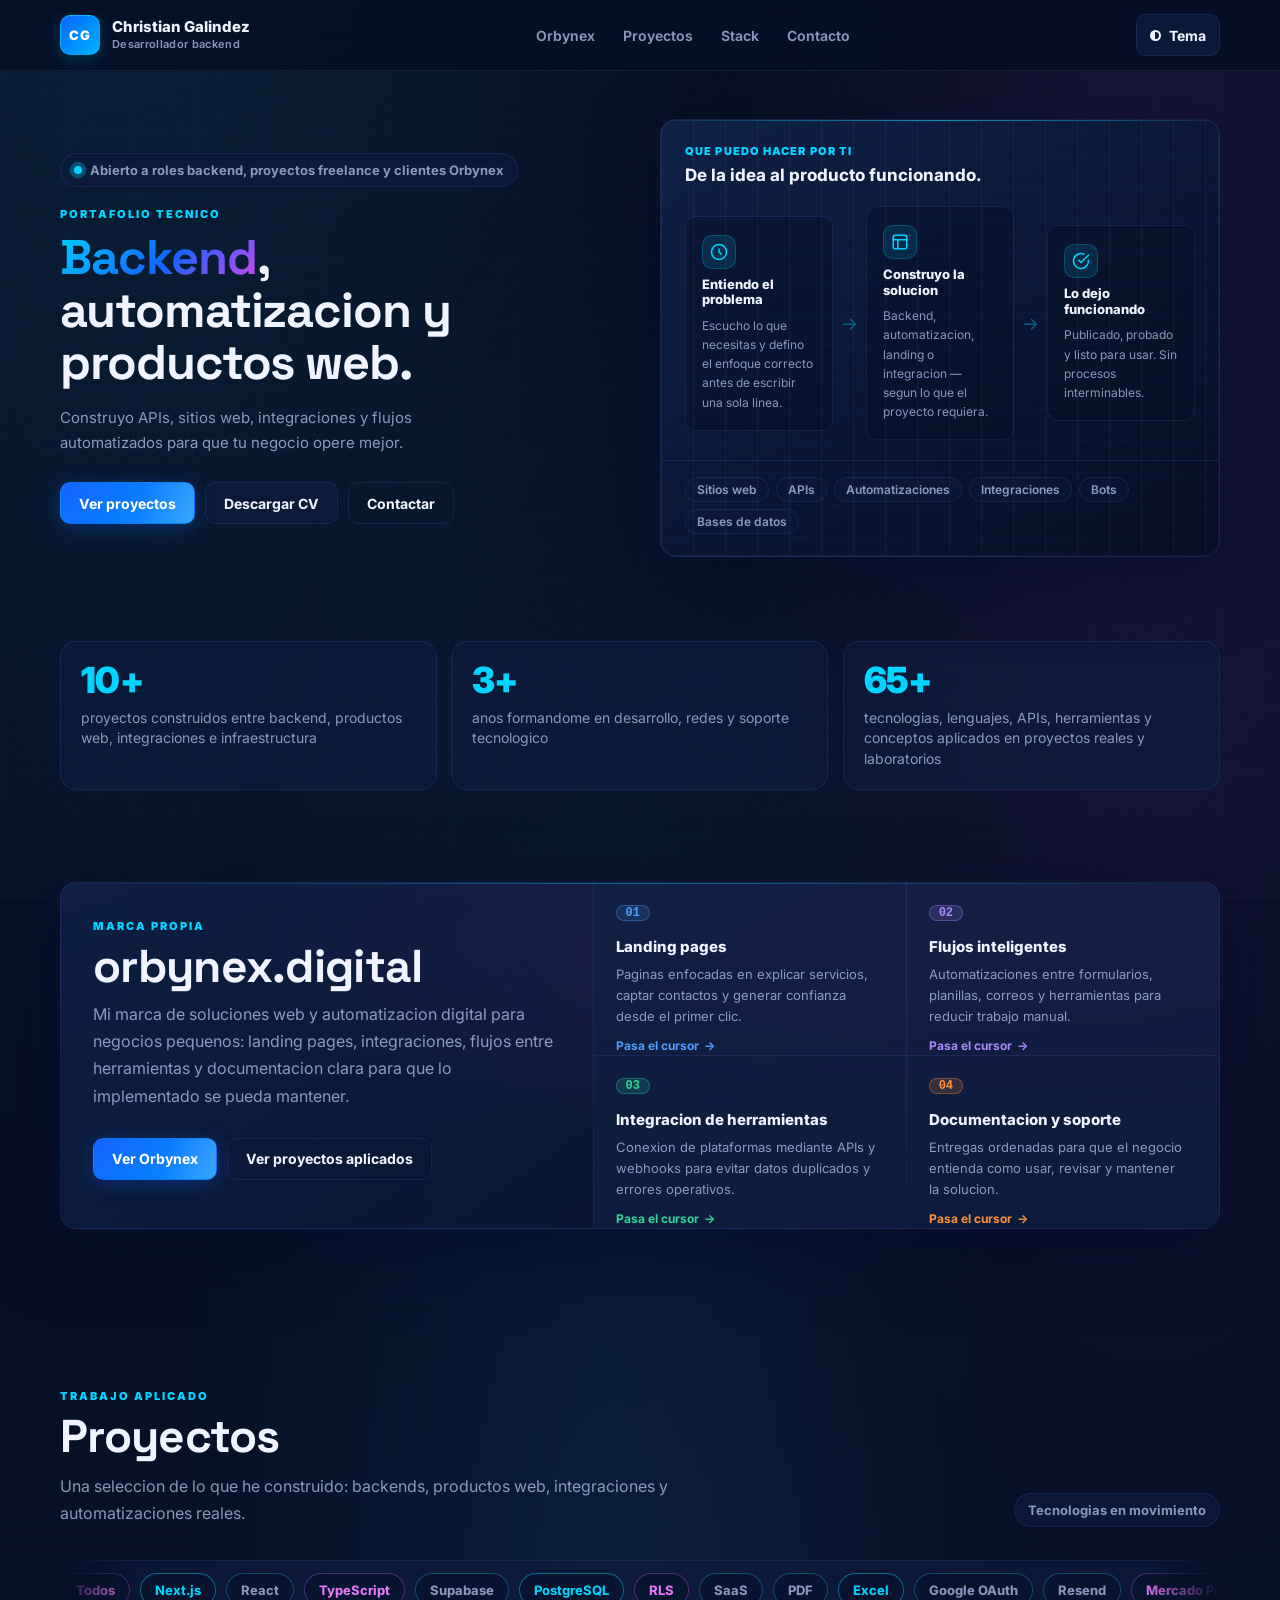
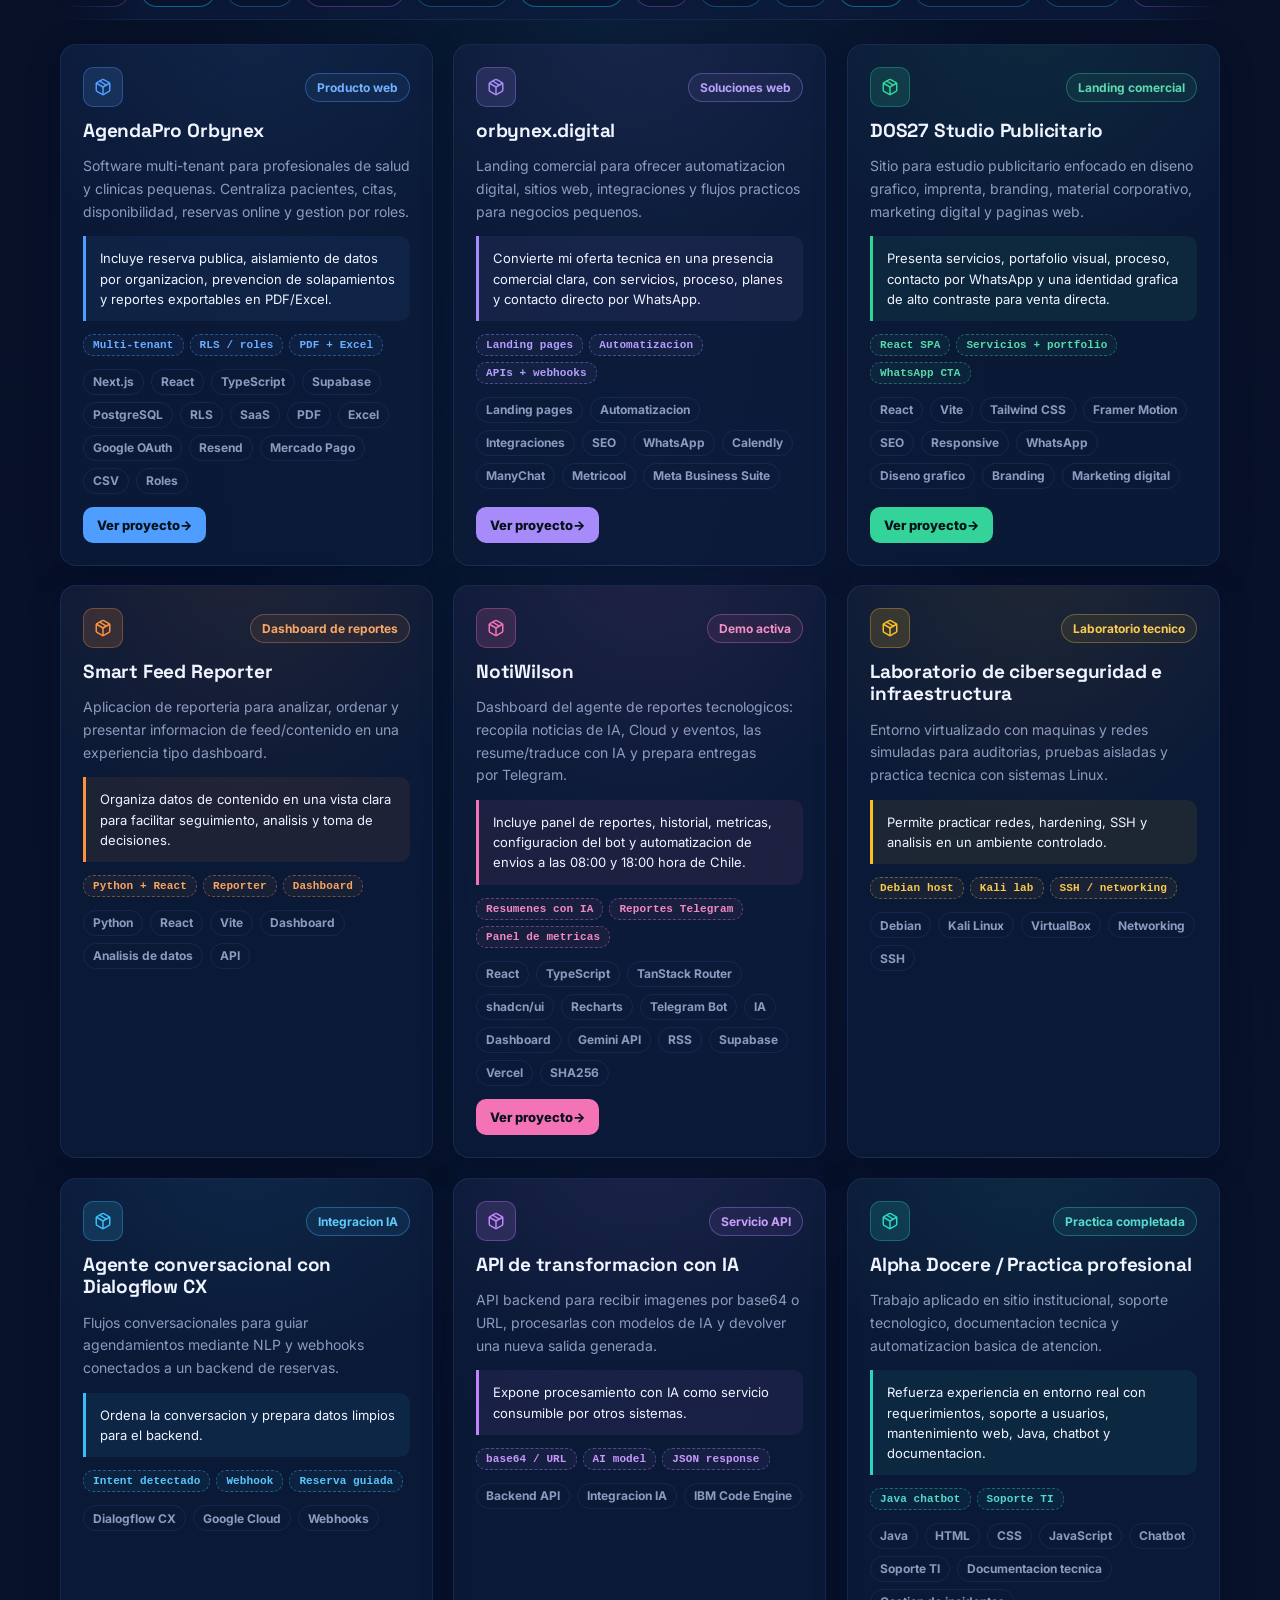
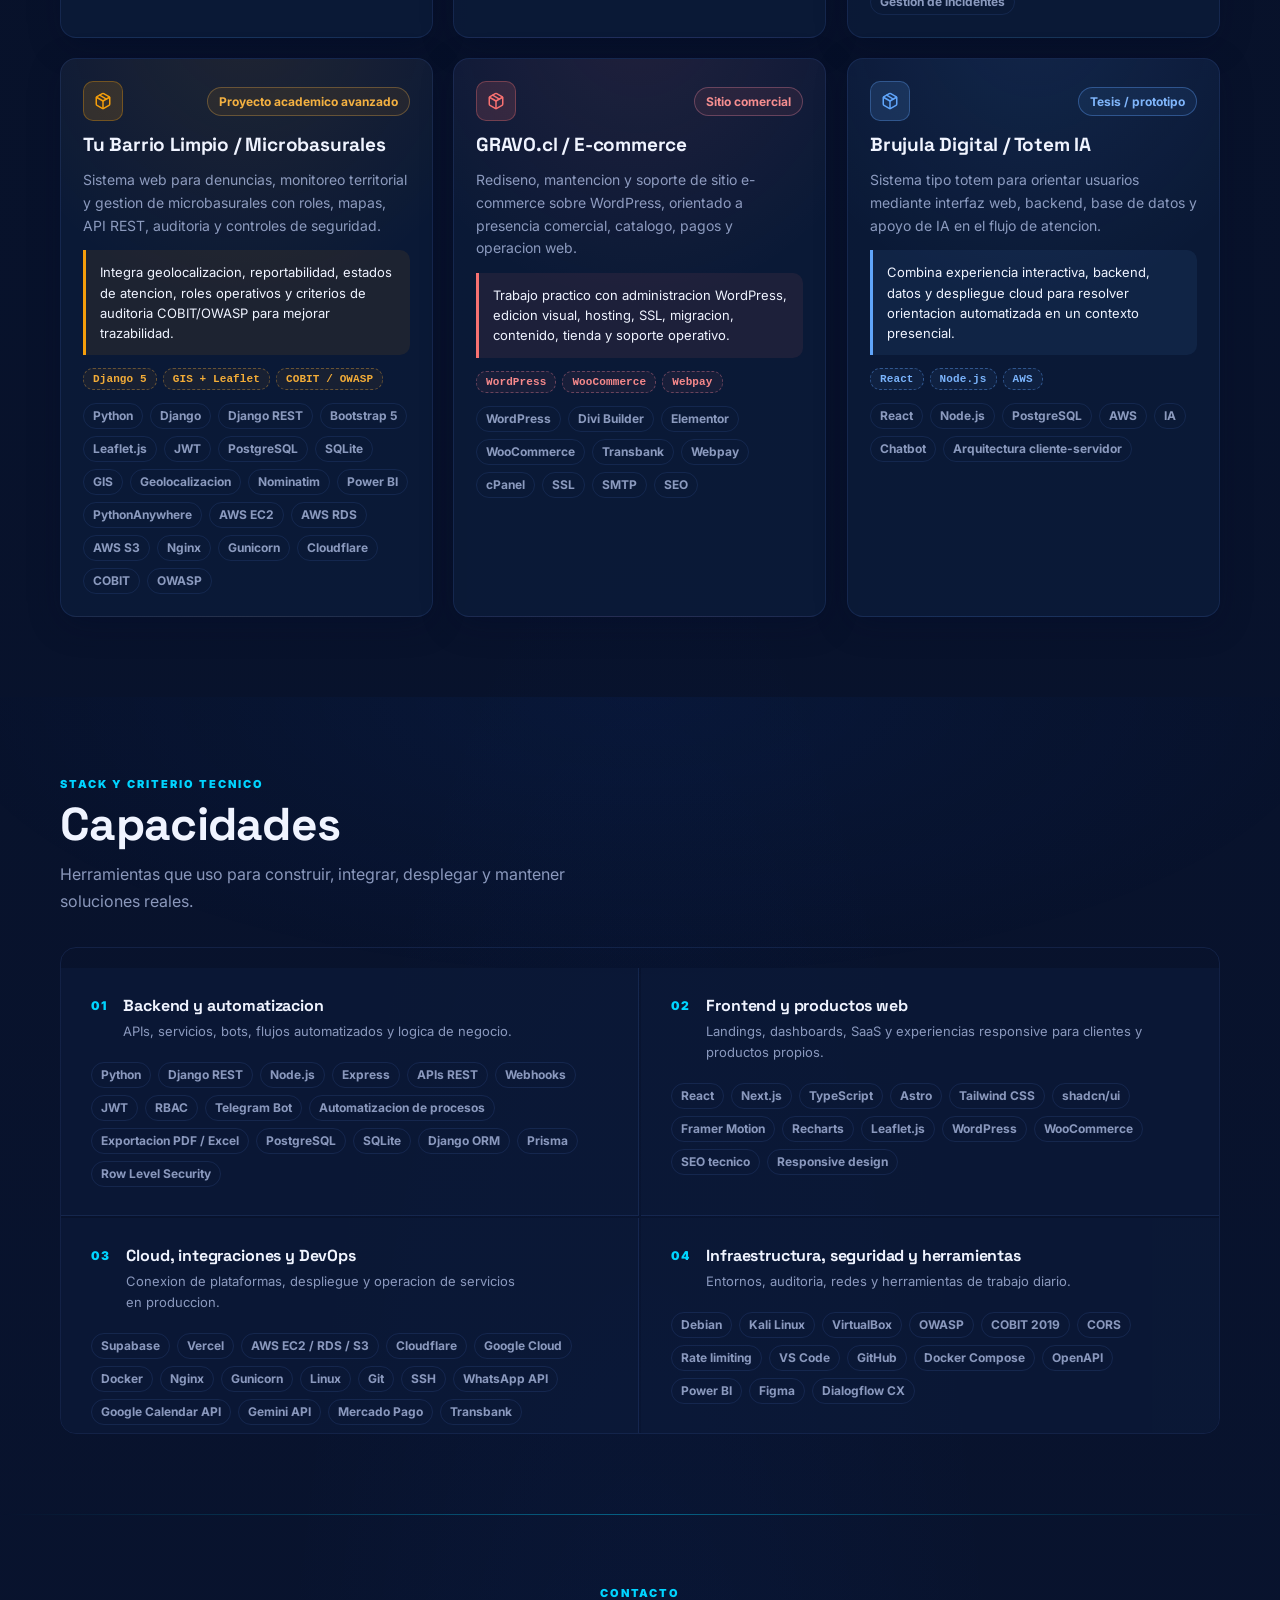
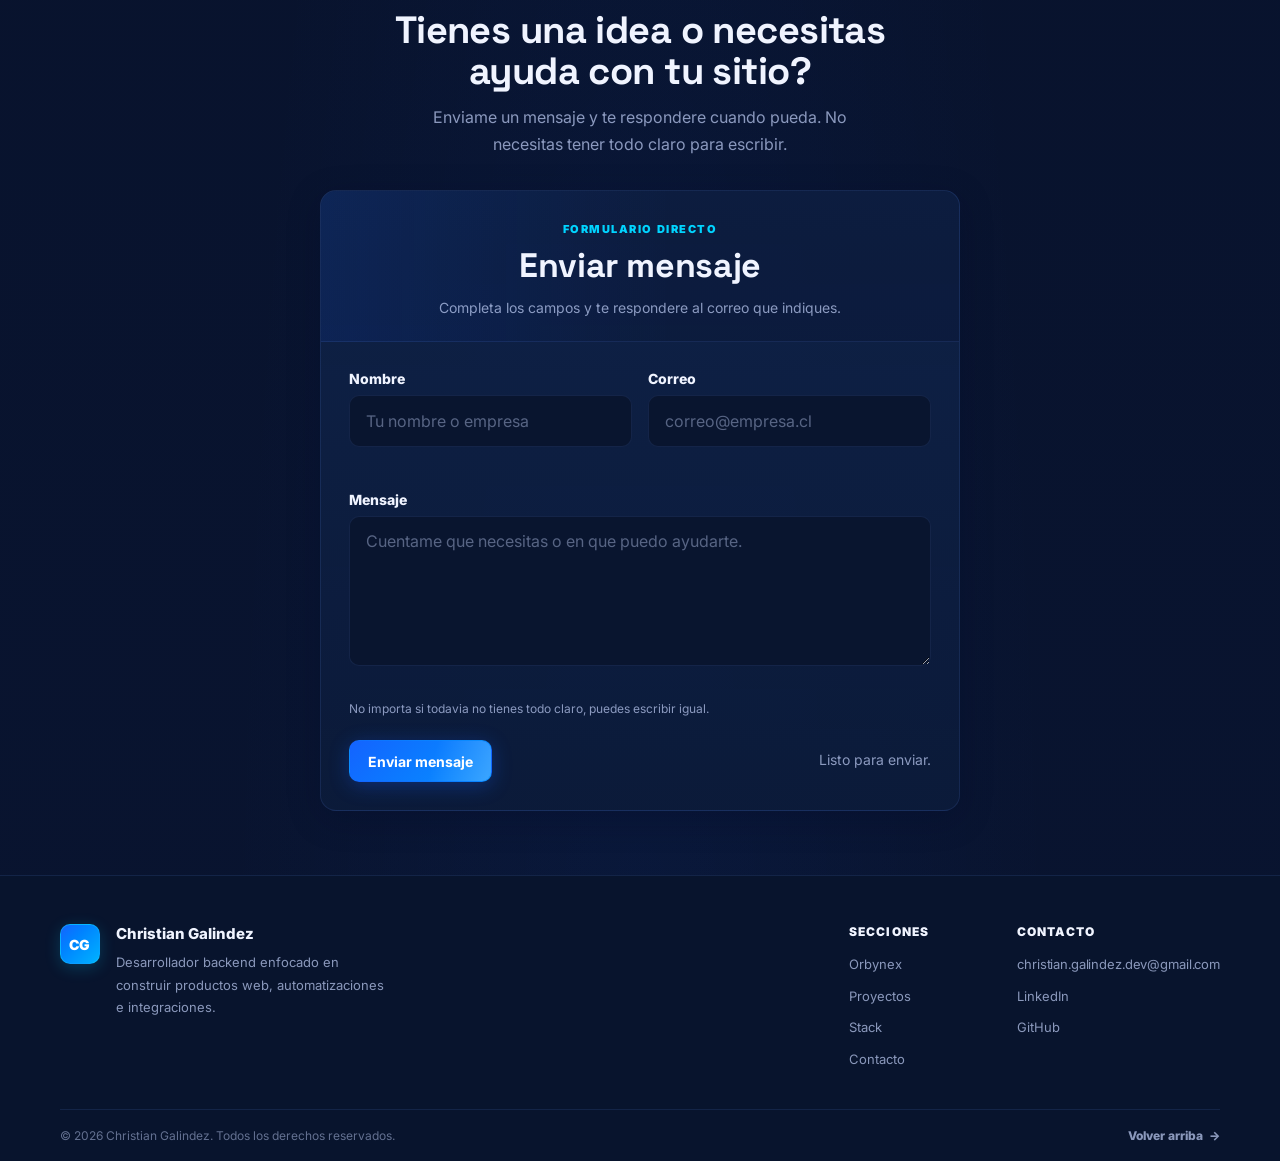
==== commit 893cce03: "feat: update font family and add new styles for hero and service cards Co-authored-by: Christian Gal" ====
--- a/index.html
+++ b/index.html
@@ -17,6 +17,12 @@
   <meta name="theme-color" content="#f5f7fb" media="(prefers-color-scheme: light)" />
   <link rel="canonical" href="https://guacho175.github.io" />
   <link rel="icon" href="assets/icons/favicon.svg" type="image/svg+xml" />
+
+  <link rel="preconnect" href="https://fonts.googleapis.com" />
+  <link rel="preconnect" href="https://fonts.gstatic.com" crossorigin />
+  <link
+    href="https://fonts.googleapis.com/css2?family=Inter:wght@400;500;600;700;800&family=Space+Grotesk:wght@500;600;700&display=swap"
+    rel="stylesheet" />
 
   <link rel="stylesheet" href="css/styles.css" />
 </head>
@@ -66,6 +72,7 @@
 
   <main id="main">
     <section class="hero" id="top" aria-labelledby="hero-title">
+      <div class="hero-floaters" id="hero-floaters" aria-hidden="true"></div>
       <div class="container hero-layout">
         <div class="hero-copy reveal">
           <span class="status-pill">
--- a/css/styles.css
+++ b/css/styles.css
@@ -24,6 +24,11 @@
   --radius-lg: 16px;
   --max: 1160px;
   --transition: .22s cubic-bezier(.4, 0, .2, 1);
+
+  /* Mouse-tracking gradient orb — updated by JS */
+  --glow-x: 50%;
+  --glow-y: 30%;
+  --glow-opacity-bg: 0.0;
 }
 
 [data-theme="light"] {
@@ -39,6 +44,21 @@
   --shadow-glow: 0 0 40px rgba(0, 212, 255, .06);
 }
 
+[data-theme="light"] body {
+  /*
+    Light mode: azul suave + rosa/magenta offset — más visible que
+    antes pero sin saturar el fondo blanco. El orbe cian se mantiene
+    tenue y el magenta le da el toque de color pedido.
+  */
+  background:
+    radial-gradient(ellipse 58% 46% at calc(var(--glow-x) - 3%) calc(var(--glow-y) - 2%), rgba(20, 99, 255, calc(var(--glow-opacity-bg) * 0.10 + 0.04)) 0%, transparent 62%),
+    radial-gradient(ellipse 42% 34% at calc(var(--glow-x) + 5%) calc(var(--glow-y) + 5%), rgba(217, 70, 239, calc(var(--glow-opacity-bg) * 0.08 + 0.025)) 0%, transparent 55%),
+    radial-gradient(ellipse 70% 45% at 10% -8%, rgba(20, 99, 255, .06) 0%, transparent 60%),
+    radial-gradient(ellipse 55% 38% at 88% 4%, rgba(217, 70, 239, .05) 0%, transparent 55%),
+    radial-gradient(ellipse 50% 55% at 50% 100%, rgba(20, 99, 255, .04) 0%, transparent 65%),
+    linear-gradient(180deg, var(--bg) 0%, var(--bg-soft) 100%);
+}
+
 /* ======================================================
    RESET & BASE
    ====================================================== */
@@ -53,15 +73,39 @@
 body {
   margin: 0;
   min-height: 100vh;
+  /*
+    Two-color mouse orb: cian on the left side of the cursor,
+    a faint magenta halo slightly offset — gives depth without
+    being garish. The JS keeps --glow-x/y updated via lerp.
+  */
   background:
-    radial-gradient(ellipse 80% 50% at 10% -10%, rgba(0, 212, 255, .14) 0%, transparent 60%),
-    radial-gradient(ellipse 60% 40% at 90% 5%, rgba(217, 70, 239, .10) 0%, transparent 55%),
-    radial-gradient(ellipse 50% 60% at 50% 100%, rgba(20, 99, 255, .08) 0%, transparent 65%),
+    radial-gradient(ellipse 55% 42% at calc(var(--glow-x) - 3%) calc(var(--glow-y) - 2%), rgba(0, 212, 255, calc(var(--glow-opacity-bg) * 0.20 + 0.07)) 0%, transparent 60%),
+    radial-gradient(ellipse 40% 32% at calc(var(--glow-x) + 5%) calc(var(--glow-y) + 4%), rgba(217, 70, 239, calc(var(--glow-opacity-bg) * 0.12 + 0.03)) 0%, transparent 55%),
+    radial-gradient(ellipse 80% 50% at 10% -10%, rgba(0, 212, 255, .10) 0%, transparent 60%),
+    radial-gradient(ellipse 60% 40% at 90% 5%, rgba(217, 70, 239, .08) 0%, transparent 55%),
+    radial-gradient(ellipse 50% 60% at 50% 100%, rgba(20, 99, 255, .06) 0%, transparent 65%),
     linear-gradient(180deg, var(--bg) 0%, var(--bg-soft) 100%);
   color: var(--text);
-  font-family: Inter, ui-sans-serif, system-ui, -apple-system, BlinkMacSystemFont, "Segoe UI", Arial, sans-serif;
+  font-family: "Inter", ui-sans-serif, system-ui, -apple-system, BlinkMacSystemFont, "Segoe UI", Arial, sans-serif;
   overflow-x: hidden;
   -webkit-font-smoothing: antialiased;
+  /* No CSS transition on background — JS handles smoothness via lerp */
+}
+
+/* Subtle noise/grain texture overlay */
+body::before {
+  content: "";
+  position: fixed;
+  inset: 0;
+  z-index: -1;
+  pointer-events: none;
+  opacity: 0.028;
+  background-image: url("data:image/svg+xml,%3Csvg viewBox='0 0 256 256' xmlns='http://www.w3.org/2000/svg'%3E%3Cfilter id='noise'%3E%3CfeTurbulence type='fractalNoise' baseFrequency='0.9' numOctaves='4' stitchTiles='stitch'/%3E%3C/filter%3E%3Crect width='100%25' height='100%25' filter='url(%23noise)'/%3E%3C/svg%3E");
+  background-size: 180px 180px;
+}
+
+[data-theme="light"] body::before {
+  opacity: 0.016;
 }
 
 body::selection {
@@ -88,6 +132,12 @@
 h3,
 p {
   text-wrap: pretty;
+}
+
+h1,
+h2,
+h3 {
+  font-family: "Space Grotesk", "Inter", ui-sans-serif, system-ui, sans-serif;
 }
 
 h1 {
@@ -96,6 +146,16 @@
   font-size: clamp(30px, 3.8vw, 52px);
   line-height: 1.08;
   letter-spacing: -.022em;
+}
+
+/* Gradient accent word inside the hero headline */
+#hero-headline .grad,
+.grad-text {
+  background: linear-gradient(135deg, var(--accent) 0%, var(--accent-2) 55%, var(--accent-3) 100%);
+  -webkit-background-clip: text;
+  background-clip: text;
+  -webkit-text-fill-color: transparent;
+  color: transparent;
 }
 
 h2 {
@@ -307,12 +367,58 @@
   background: linear-gradient(135deg, var(--accent-2) 0%, color-mix(in srgb, var(--accent-2) 60%, var(--accent)) 100%);
   color: #fff;
   box-shadow: 0 4px 20px rgba(20, 99, 255, .30);
+  position: relative;
+  overflow: hidden;
+}
+
+/* Shimmer sweep on hover */
+.btn.primary::before {
+  content: "";
+  position: absolute;
+  inset: 0;
+  background: linear-gradient(
+    105deg,
+    transparent 30%,
+    rgba(255, 255, 255, .18) 50%,
+    transparent 70%
+  );
+  background-size: 200% 100%;
+  background-position: 200% 0;
+  transition: background-position .55s cubic-bezier(.4, 0, .2, 1);
+  pointer-events: none;
+}
+
+.btn.primary:hover::before {
+  background-position: -50% 0;
 }
 
 .btn.primary:hover {
   background: linear-gradient(135deg, color-mix(in srgb, var(--accent-2) 85%, #fff) 0%, var(--accent) 100%);
-  box-shadow: 0 8px 30px rgba(20, 99, 255, .42);
+  box-shadow: 0 10px 36px rgba(20, 99, 255, .48), 0 0 0 1px rgba(0, 212, 255, .24) inset;
   border-color: transparent;
+  transform: translateY(-3px);
+}
+
+.btn.primary:active {
+  transform: translateY(-1px);
+  box-shadow: 0 4px 16px rgba(20, 99, 255, .32);
+}
+
+/* Ripple element injected by JS */
+.btn.primary .ripple {
+  position: absolute;
+  border-radius: 50%;
+  background: rgba(255, 255, 255, .28);
+  transform: scale(0);
+  animation: ripple-expand .55s cubic-bezier(.4, 0, .2, 1) forwards;
+  pointer-events: none;
+}
+
+@keyframes ripple-expand {
+  to {
+    transform: scale(4);
+    opacity: 0;
+  }
 }
 
 .btn.quiet {
@@ -406,13 +512,47 @@
   height: 8px;
   border-radius: 50%;
   background: var(--accent);
-  box-shadow: 0 0 0 4px color-mix(in srgb, var(--accent) 20%, transparent);
-  animation: pulse-dot 2.4s ease-in-out infinite;
+  box-shadow:
+    0 0 0 3px color-mix(in srgb, var(--accent) 22%, transparent),
+    0 0 8px rgba(0, 212, 255, .40);
+  animation: pulse-dot 2.8s cubic-bezier(.4, 0, .6, 1) infinite;
+  position: relative;
+}
+
+.status-dot::after {
+  content: "";
+  position: absolute;
+  inset: -4px;
+  border-radius: 50%;
+  background: transparent;
+  border: 1.5px solid color-mix(in srgb, var(--accent) 35%, transparent);
+  animation: pulse-ring 2.8s cubic-bezier(.4, 0, .6, 1) infinite .4s;
 }
 
 @keyframes pulse-dot {
-  0%, 100% { box-shadow: 0 0 0 4px color-mix(in srgb, var(--accent) 20%, transparent); }
-  50% { box-shadow: 0 0 0 7px color-mix(in srgb, var(--accent) 08%, transparent); }
+  0%, 100% {
+    box-shadow:
+      0 0 0 3px color-mix(in srgb, var(--accent) 22%, transparent),
+      0 0 8px rgba(0, 212, 255, .40);
+    transform: scale(1);
+  }
+  45% {
+    box-shadow:
+      0 0 0 6px color-mix(in srgb, var(--accent) 09%, transparent),
+      0 0 14px rgba(0, 212, 255, .20);
+    transform: scale(1.08);
+  }
+  55% {
+    box-shadow:
+      0 0 0 8px color-mix(in srgb, var(--accent) 05%, transparent),
+      0 0 18px rgba(0, 212, 255, .12);
+    transform: scale(1.04);
+  }
+}
+
+@keyframes pulse-ring {
+  0%, 100% { transform: scale(1); opacity: 0.8; }
+  50% { transform: scale(1.8); opacity: 0; }
 }
 
 .eyebrow {
@@ -429,7 +569,56 @@
    ====================================================== */
 .hero {
   padding: 48px 0 44px;
-}
+  position: relative;
+}
+
+/* ── Floating hero stickers ── */
+.hero-floaters {
+  position: absolute;
+  inset: 0;
+  pointer-events: none;
+  z-index: 0;
+  overflow: hidden;
+}
+
+.hero-layout {
+  position: relative;
+  z-index: 1;
+}
+
+.floater {
+  position: absolute;
+  display: inline-flex;
+  opacity: 0;
+  transform: translate(-50%, -50%) rotate(var(--rot, 0deg));
+  animation: floater-drift var(--dur, 6s) ease-in-out var(--del, 0s) infinite;
+  will-change: transform, opacity;
+}
+
+.floater--emoji {
+  font-size: 30px;
+  filter: saturate(1.1);
+  animation-name: floater-emoji;
+}
+
+@keyframes floater-drift {
+  0%, 100% {
+    opacity: .12;
+    transform: translate(-50%, calc(-50% + 0px)) rotate(var(--rot, 0deg)) scale(.92);
+  }
+  50% {
+    opacity: .26;
+    transform: translate(-50%, calc(-50% - 20px)) rotate(calc(var(--rot, 0deg) + 8deg)) scale(1.04);
+  }
+}
+
+@keyframes floater-emoji {
+  0%, 100% { opacity: .55; transform: translate(-50%, -50%) rotate(-4deg); }
+  50%      { opacity: .9;  transform: translate(-50%, calc(-50% - 12px)) rotate(5deg); }
+}
+
+[data-theme="light"] .floater { opacity: 0; }
+[data-theme="light"] .floater--emoji { opacity: .7; }
 
 .hero .eyebrow {
   margin-top: 20px;
@@ -604,12 +793,18 @@
   font-size: 12px;
   font-weight: 620;
   background: color-mix(in srgb, var(--surface) 60%, transparent);
-  transition: color var(--transition), border-color var(--transition);
+  transition:
+    color var(--transition),
+    border-color var(--transition),
+    background var(--transition),
+    transform .18s cubic-bezier(.16, 1, .3, 1);
 }
 
 .wb-tag:hover {
   color: var(--text);
-  border-color: color-mix(in srgb, var(--accent) 30%, var(--line));
+  border-color: color-mix(in srgb, var(--accent) 36%, var(--line));
+  background: color-mix(in srgb, var(--accent) 07%, transparent);
+  transform: translateY(-1px);
 }
 
 /* ======================================================
@@ -777,195 +972,249 @@
   background: var(--line);
 }
 
+/* ── Flip service cards ── */
 .venture-service {
-  min-height: 160px;
+  min-height: 172px;
+  background: transparent;
+  perspective: 1100px;
+  outline: none;
+}
+
+.vs-flip {
+  position: relative;
+  width: 100%;
+  height: 100%;
+  min-height: 172px;
+  transform-style: preserve-3d;
+  transition: transform .6s cubic-bezier(.4, 0, .2, 1);
+}
+
+.venture-service:hover .vs-flip,
+.venture-service:focus-visible .vs-flip {
+  transform: rotateY(180deg);
+}
+
+.vs-face {
+  position: absolute;
+  inset: 0;
+  display: flex;
+  flex-direction: column;
   padding: 22px;
+  backface-visibility: hidden;
+  -webkit-backface-visibility: hidden;
+}
+
+.vs-front {
   background: color-mix(in srgb, var(--surface) 72%, transparent);
-  transition: background var(--transition);
-}
-
-.venture-service:hover {
-  background: color-mix(in srgb, var(--surface-strong) 84%, transparent);
-}
-
-.venture-service span {
+}
+
+.vs-back {
+  background:
+    radial-gradient(ellipse 90% 80% at 20% 0%, color-mix(in srgb, var(--pc, var(--accent)) 20%, transparent), transparent 70%),
+    color-mix(in srgb, var(--surface-strong) 92%, transparent);
+  transform: rotateY(180deg);
+  border-top: 2px solid var(--pc, var(--accent));
+  justify-content: center;
+}
+
+.vs-num {
   display: inline-flex;
   width: 34px;
   height: 34px;
   align-items: center;
   justify-content: center;
   border-radius: var(--radius);
-  background: color-mix(in srgb, var(--accent) 14%, transparent);
-  border: 1px solid color-mix(in srgb, var(--accent) 24%, transparent);
-  color: var(--accent);
+  background: color-mix(in srgb, var(--pc, var(--accent)) 16%, transparent);
+  border: 1px solid color-mix(in srgb, var(--pc, var(--accent)) 34%, transparent);
+  color: var(--pc, var(--accent));
   font-family: ui-monospace, SFMono-Regular, Menlo, Consolas, monospace;
   font-size: 12px;
   font-weight: 900;
 }
 
-.venture-service strong {
+.vs-face strong {
   display: block;
   margin-top: 16px;
   font-size: 15px;
   font-weight: 800;
 }
 
-.venture-service p {
+.vs-back strong {
+  margin-top: 0;
+  color: var(--pc, var(--accent));
+}
+
+.vs-face p {
   margin: 8px 0 0;
   color: var(--muted);
   font-size: 13px;
   line-height: 1.6;
 }
 
+.vs-back p {
+  color: var(--text);
+}
+
+.vs-hint {
+  display: inline-flex;
+  align-items: center;
+  gap: 5px;
+  margin-top: auto;
+  padding-top: 12px;
+  color: var(--pc, var(--accent));
+  font-size: 12px;
+  font-weight: 700;
+}
+
 /* ======================================================
    PROJECTS SECTION
    ====================================================== */
 .projects-grid {
   display: grid;
-  grid-template-columns: repeat(12, 1fr);
-  gap: 18px;
+  grid-template-columns: repeat(3, minmax(0, 1fr));
+  gap: 20px;
 }
 
 .project {
-  grid-column: span 6;
+  position: relative;
+  perspective: 1000px;
+}
+
+/* Tilting inner card — driven by --rx/--ry set from JS */
+.project-inner {
+  position: relative;
   display: flex;
   flex-direction: column;
-  min-height: 440px;
+  height: 100%;
+  min-height: 380px;
   overflow: hidden;
   border: 1px solid var(--line);
   border-radius: var(--radius-lg);
-  background: color-mix(in srgb, var(--surface) 84%, transparent);
+  background:
+    radial-gradient(ellipse 120% 90% at 50% -10%, color-mix(in srgb, var(--pc, var(--accent)) 10%, transparent), transparent 60%),
+    color-mix(in srgb, var(--surface) 82%, transparent);
   box-shadow: var(--shadow-card);
-  transition: transform .28s cubic-bezier(.22, 1, .36, 1), border-color .22s ease, background .22s ease, box-shadow .28s ease;
-  position: relative;
-}
-
-.project::before {
-  content: "";
+  transform: rotateX(var(--rx, 0deg)) rotateY(var(--ry, 0deg));
+  transform-style: preserve-3d;
+  transition:
+    transform .18s cubic-bezier(.22, 1, .36, 1),
+    border-color .28s ease,
+    box-shadow .32s ease;
+  will-change: transform;
+}
+
+.project:hover .project-inner {
+  border-color: color-mix(in srgb, var(--pc, var(--accent)) 48%, var(--line));
+  box-shadow:
+    var(--shadow),
+    0 0 0 1px color-mix(in srgb, var(--pc, var(--accent)) 20%, transparent) inset,
+    0 22px 48px color-mix(in srgb, var(--pc, var(--accent)) 18%, transparent);
+}
+
+/* Animated top accent line */
+.project-line {
   position: absolute;
-  inset: 0;
-  border-radius: inherit;
-  background: linear-gradient(145deg, color-mix(in srgb, var(--accent) 04%, transparent), transparent 50%);
-  opacity: 0;
-  transition: opacity .28s ease;
-  pointer-events: none;
-  z-index: 0;
-}
-
-.project:hover {
-  transform: translateY(-5px) scale(1.005);
-  border-color: color-mix(in srgb, var(--accent) 36%, var(--line));
-  background: color-mix(in srgb, var(--surface-strong) 84%, transparent);
-  box-shadow: var(--shadow), var(--shadow-glow);
-}
-
-.project:hover::before {
-  opacity: 1;
-}
-
-.project-visual {
-  position: relative;
-  overflow: hidden;
-  height: 168px;
-  flex-shrink: 0;
-  border-bottom: 1px solid var(--line);
-  background:
-    linear-gradient(135deg, color-mix(in srgb, var(--accent-2) 20%, transparent) 0%, transparent 50%),
-    linear-gradient(45deg, color-mix(in srgb, var(--accent-3) 14%, transparent) 0%, transparent 55%),
-    var(--surface-strong);
-}
-
-.project-visual::before {
-  position: absolute;
-  inset: 0;
-  background-image:
-    linear-gradient(to right, rgba(255, 255, 255, .05) 1px, transparent 1px),
-    linear-gradient(to bottom, rgba(255, 255, 255, .05) 1px, transparent 1px);
-  background-size: 26px 26px;
-  content: "";
-}
-
-.project-visual::after {
-  content: "";
-  position: absolute;
-  bottom: 0;
+  top: 0;
   left: 0;
   right: 0;
-  height: 50%;
-  background: linear-gradient(to top, color-mix(in srgb, var(--surface) 60%, transparent), transparent);
-}
-
-.visual-lines {
-  position: absolute;
-  inset: 20px;
-  display: grid;
-  align-content: center;
-  gap: 10px;
-  z-index: 1;
-}
-
-.visual-chip {
-  width: max-content;
-  max-width: 100%;
-  padding: 7px 11px;
-  border: 1px solid color-mix(in srgb, var(--line) 75%, transparent);
-  border-radius: var(--radius);
-  background: color-mix(in srgb, var(--bg) 56%, transparent);
-  color: var(--text);
-  font-family: ui-monospace, SFMono-Regular, Menlo, Consolas, monospace;
-  font-size: 11px;
-  overflow: hidden;
-  text-overflow: ellipsis;
-  white-space: nowrap;
-  backdrop-filter: blur(8px);
-}
-
-.visual-chip:nth-child(2) {
-  margin-left: auto;
-  border-color: color-mix(in srgb, var(--accent) 38%, var(--line));
-  color: var(--accent);
-}
-
-.visual-chip:nth-child(3) {
-  margin-left: 20%;
-  color: var(--accent-soft);
-  border-color: color-mix(in srgb, var(--accent-3) 30%, var(--line));
-}
-
-.project-body {
+  height: 2px;
+  z-index: 3;
+  background: linear-gradient(90deg, transparent, var(--pc, var(--accent)), transparent);
+  opacity: 0;
+  transform: translateX(-40%);
+  transition: opacity .4s ease, transform .6s cubic-bezier(.16, 1, .3, 1);
+}
+
+.project:hover .project-line {
+  opacity: 1;
+  transform: translateX(0);
+}
+
+.project .card-glow {
+  background: radial-gradient(
+    300px circle at var(--mouse-x, 50%) var(--mouse-y, 50%),
+    color-mix(in srgb, var(--pc, var(--accent)) 16%, transparent),
+    transparent 72%
+  );
+}
+
+.project-content {
+  position: relative;
+  z-index: 2;
   display: flex;
   flex-direction: column;
-  gap: 14px;
-  padding: 20px;
+  gap: 13px;
+  padding: 22px;
   flex: 1;
-  position: relative;
-  z-index: 1;
-}
-
-.project-top {
-  display: flex;
-  align-items: start;
+  transform: translateZ(30px);
+}
+
+.project-head {
+  display: flex;
+  align-items: center;
   justify-content: space-between;
   gap: 12px;
 }
 
+.project-icon {
+  display: inline-flex;
+  align-items: center;
+  justify-content: center;
+  width: 40px;
+  height: 40px;
+  border-radius: var(--radius);
+  background: color-mix(in srgb, var(--pc, var(--accent)) 15%, transparent);
+  border: 1px solid color-mix(in srgb, var(--pc, var(--accent)) 32%, transparent);
+  color: var(--pc, var(--accent));
+  transition: transform var(--transition);
+}
+
+.project:hover .project-icon {
+  transform: translateY(-2px) scale(1.06);
+}
+
+.project .badge {
+  border-color: color-mix(in srgb, var(--pc, var(--accent)) 28%, var(--line));
+  color: color-mix(in srgb, var(--pc, var(--accent)) 78%, var(--text));
+  background: color-mix(in srgb, var(--pc, var(--accent)) 08%, transparent);
+}
+
 .project h3 {
   font-size: 19px;
-  font-weight: 800;
+  font-weight: 700;
+  letter-spacing: -.01em;
 }
 
 .project p {
   margin: 0;
   color: var(--muted);
   font-size: 14px;
-  line-height: 1.65;
+  line-height: 1.62;
+}
+
+.visual-labels {
+  display: flex;
+  flex-wrap: wrap;
+  gap: 6px;
+}
+
+.visual-label {
+  padding: 4px 9px;
+  border: 1px dashed color-mix(in srgb, var(--pc, var(--accent)) 34%, var(--line));
+  border-radius: var(--radius);
+  color: color-mix(in srgb, var(--pc, var(--accent)) 82%, var(--text));
+  background: color-mix(in srgb, var(--pc, var(--accent)) 06%, transparent);
+  font-family: ui-monospace, SFMono-Regular, Menlo, Consolas, monospace;
+  font-size: 11px;
+  font-weight: 600;
+  letter-spacing: .01em;
 }
 
 .impact {
   padding: 12px 14px;
-  border-left: 3px solid var(--accent);
+  border-left: 3px solid var(--pc, var(--accent));
   border-radius: 0 var(--radius) var(--radius) 0;
-  background: color-mix(in srgb, var(--accent) 08%, transparent);
+  background: color-mix(in srgb, var(--pc, var(--accent)) 08%, transparent);
   color: var(--text);
   font-size: 13px;
   line-height: 1.55;
@@ -989,13 +1238,21 @@
   color: var(--muted);
   font-size: 12px;
   font-weight: 700;
-  transition: border-color var(--transition), color var(--transition);
+  transition:
+    border-color var(--transition),
+    color var(--transition),
+    background var(--transition),
+    transform .18s cubic-bezier(.16, 1, .3, 1),
+    box-shadow var(--transition);
 }
 
 .tag:hover,
 .chip:hover {
-  border-color: color-mix(in srgb, var(--accent) 35%, var(--line));
+  border-color: color-mix(in srgb, var(--accent) 40%, var(--line));
   color: var(--text);
+  background: color-mix(in srgb, var(--accent) 06%, transparent);
+  transform: translateY(-1px) scale(1.04);
+  box-shadow: 0 2px 8px rgba(0, 212, 255, .10);
 }
 
 .links {
@@ -1023,6 +1280,35 @@
   color: var(--accent);
   background: color-mix(in srgb, var(--accent) 06%, transparent);
   transform: translateY(-1px);
+}
+
+.link span { transition: transform var(--transition); }
+.link:hover span { transform: translateX(3px); }
+
+/* Per-card accent for project tags and links */
+.project .tag:hover {
+  border-color: color-mix(in srgb, var(--pc, var(--accent)) 42%, var(--line));
+  background: color-mix(in srgb, var(--pc, var(--accent)) 08%, transparent);
+  box-shadow: 0 2px 8px color-mix(in srgb, var(--pc, var(--accent)) 18%, transparent);
+}
+
+.project .link--demo {
+  border-color: transparent;
+  color: #06111a;
+  background: var(--pc, var(--accent));
+  font-weight: 800;
+}
+
+.project .link--demo:hover {
+  color: #06111a;
+  filter: brightness(1.08);
+  box-shadow: 0 8px 22px color-mix(in srgb, var(--pc, var(--accent)) 40%, transparent);
+}
+
+.project .link:not(.link--demo):hover {
+  border-color: color-mix(in srgb, var(--pc, var(--accent)) 46%, var(--line));
+  color: var(--pc, var(--accent));
+  background: color-mix(in srgb, var(--pc, var(--accent)) 07%, transparent);
 }
 
 /* ======================================================
@@ -1123,7 +1409,8 @@
 }
 
 .skill-block:hover {
-  background: color-mix(in srgb, var(--surface-strong) 80%, transparent);
+  background: color-mix(in srgb, var(--surface-strong) 86%, transparent);
+  box-shadow: 0 0 32px rgba(0, 212, 255, .07) inset;
 }
 
 /* Top accent line on hover */
@@ -1132,14 +1419,21 @@
   position: absolute;
   top: 0; left: 0; right: 0;
   height: 2px;
-  background: linear-gradient(90deg, var(--accent-2), var(--accent));
+  background: linear-gradient(90deg, var(--accent-2), var(--accent), var(--accent-2));
+  background-size: 200% 100%;
   transform: scaleX(0);
   transform-origin: left;
-  transition: transform .32s cubic-bezier(.22, 1, .36, 1);
+  transition: transform .40s cubic-bezier(.16, 1, .3, 1);
 }
 
 .skill-block:hover::after {
   transform: scaleX(1);
+  animation: shimmer-line 2.4s linear infinite;
+}
+
+@keyframes shimmer-line {
+  0%   { background-position: 200% 0; }
+  100% { background-position: -200% 0; }
 }
 
 .skill-block-head {
@@ -1524,10 +1818,11 @@
    ====================================================== */
 .reveal {
   opacity: 0;
-  transform: translateY(18px);
+  transform: translateY(24px);
   transition:
-    opacity .60s cubic-bezier(.22, 1, .36, 1) calc(var(--i, 0) * 60ms),
-    transform .60s cubic-bezier(.22, 1, .36, 1) calc(var(--i, 0) * 60ms);
+    opacity .72s cubic-bezier(.16, 1, .3, 1) calc(var(--i, 0) * 72ms),
+    transform .72s cubic-bezier(.16, 1, .3, 1) calc(var(--i, 0) * 72ms);
+  will-change: opacity, transform;
 }
 
 .reveal.show {
@@ -1535,9 +1830,26 @@
   transform: none;
 }
 
-/* Stagger reveal for cards */
-.project.reveal { transition-duration: .55s, .55s; }
-.skill-block.reveal { transition-duration: .50s, .50s; }
+/* Cards get a slight upward + scale pop */
+.project.reveal {
+  transform: translateY(28px) scale(0.985);
+  transition-duration: .68s, .68s;
+  transition-timing-function: cubic-bezier(.16, 1, .3, 1), cubic-bezier(.16, 1, .3, 1);
+}
+
+.project.reveal.show {
+  transform: none;
+}
+
+.skill-block.reveal {
+  transform: translateY(20px);
+  transition-duration: .60s, .60s;
+}
+
+.stat.reveal {
+  transform: translateY(16px);
+  transition-duration: .56s, .56s;
+}
 
 /* ======================================================
    MOUSE-TRACKING GLOW ON CARDS
@@ -1568,18 +1880,33 @@
   inset: 0;
   border-radius: inherit;
   background: radial-gradient(
-    220px circle at var(--mouse-x, 50%) var(--mouse-y, 50%),
-    color-mix(in srgb, var(--accent) 07%, transparent),
-    transparent 70%
+    280px circle at var(--mouse-x, 50%) var(--mouse-y, 50%),
+    color-mix(in srgb, var(--accent) 11%, transparent),
+    transparent 75%
   );
   pointer-events: none;
   z-index: 0;
   opacity: 0;
-  transition: opacity .18s ease;
+  transition: opacity .24s cubic-bezier(.4, 0, .2, 1);
 }
 
 .card-glow.active {
   opacity: 1;
+}
+
+[data-theme="light"] .card-glow {
+  /* Two-stop glow: azul + toque rosado/magenta, más visible en claro */
+  background:
+    radial-gradient(
+      220px circle at calc(var(--mouse-x, 50%) - 8%) var(--mouse-y, 50%),
+      color-mix(in srgb, var(--accent-2) 09%, transparent),
+      transparent 70%
+    ),
+    radial-gradient(
+      160px circle at calc(var(--mouse-x, 50%) + 10%) calc(var(--mouse-y, 50%) + 8%),
+      color-mix(in srgb, var(--accent-3) 07%, transparent),
+      transparent 65%
+    );
 }
 
 /* ======================================================
@@ -1630,8 +1957,8 @@
     grid-template-columns: 1fr 1fr;
   }
 
-  .project {
-    grid-column: span 12;
+  .projects-grid {
+    grid-template-columns: repeat(2, minmax(0, 1fr));
   }
 
 }
@@ -1749,6 +2076,10 @@
   }
 
   .capability-grid {
+    grid-template-columns: 1fr;
+  }
+
+  .projects-grid {
     grid-template-columns: 1fr;
   }
 
@@ -1780,8 +2111,17 @@
     transition: none !important;
   }
 
-  .reveal {
+  .reveal,
+  .project.reveal,
+  .skill-block.reveal,
+  .stat.reveal {
     opacity: 1;
     transform: none;
   }
-}
+
+  body {
+    transition: none !important;
+    background-image: none;
+    background-color: var(--bg);
+  }
+}
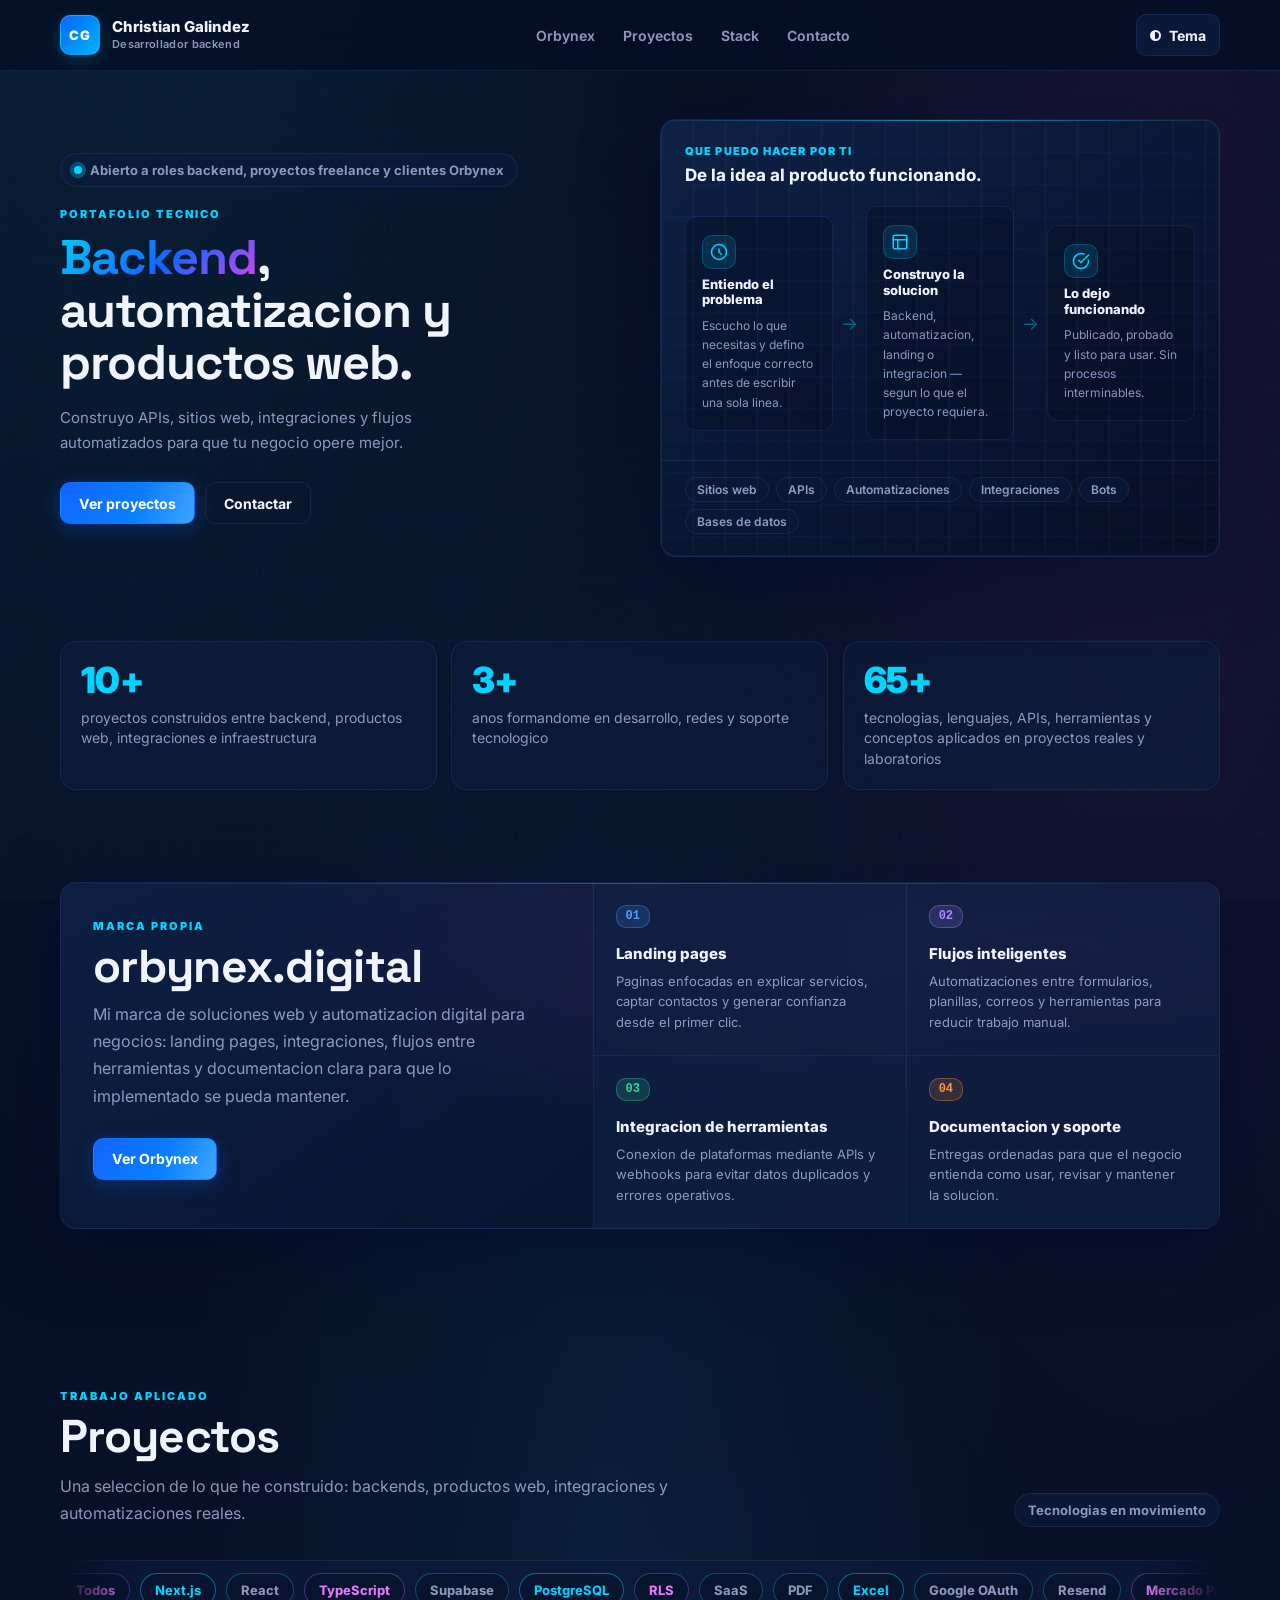
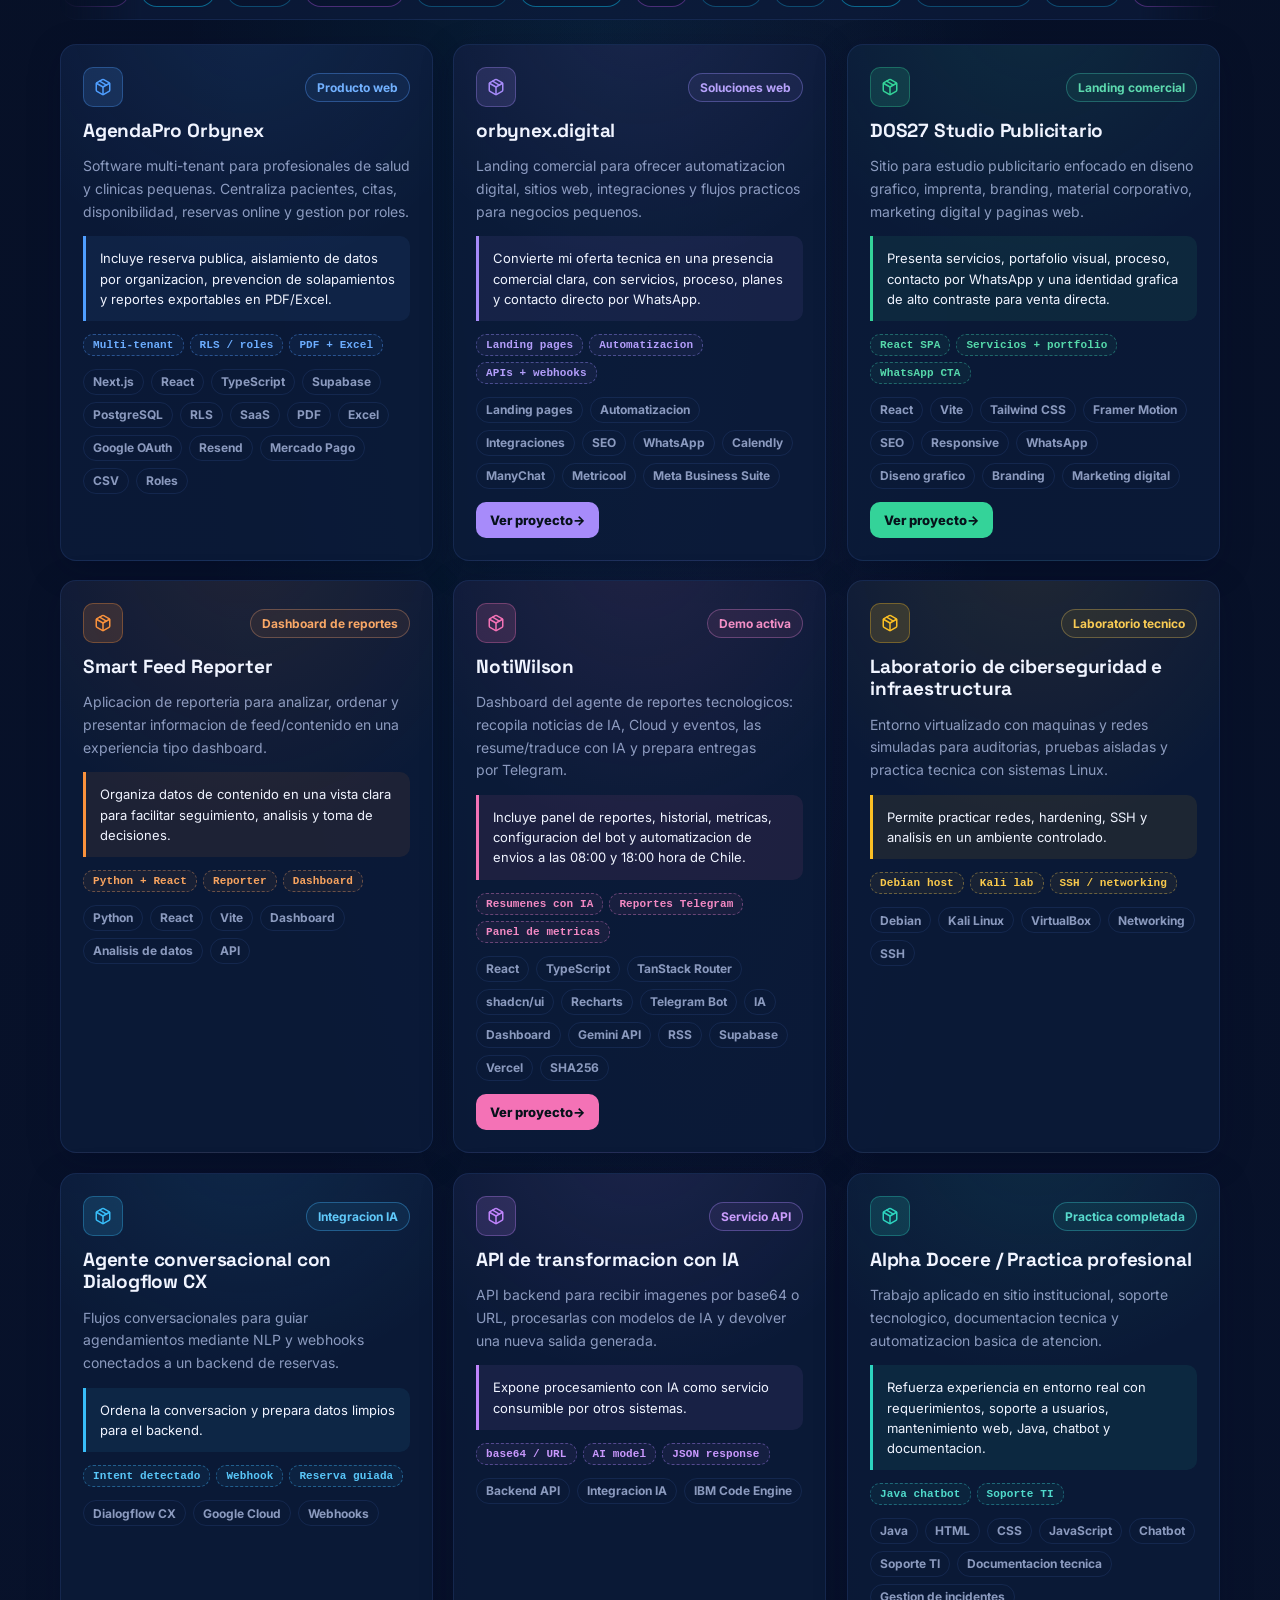
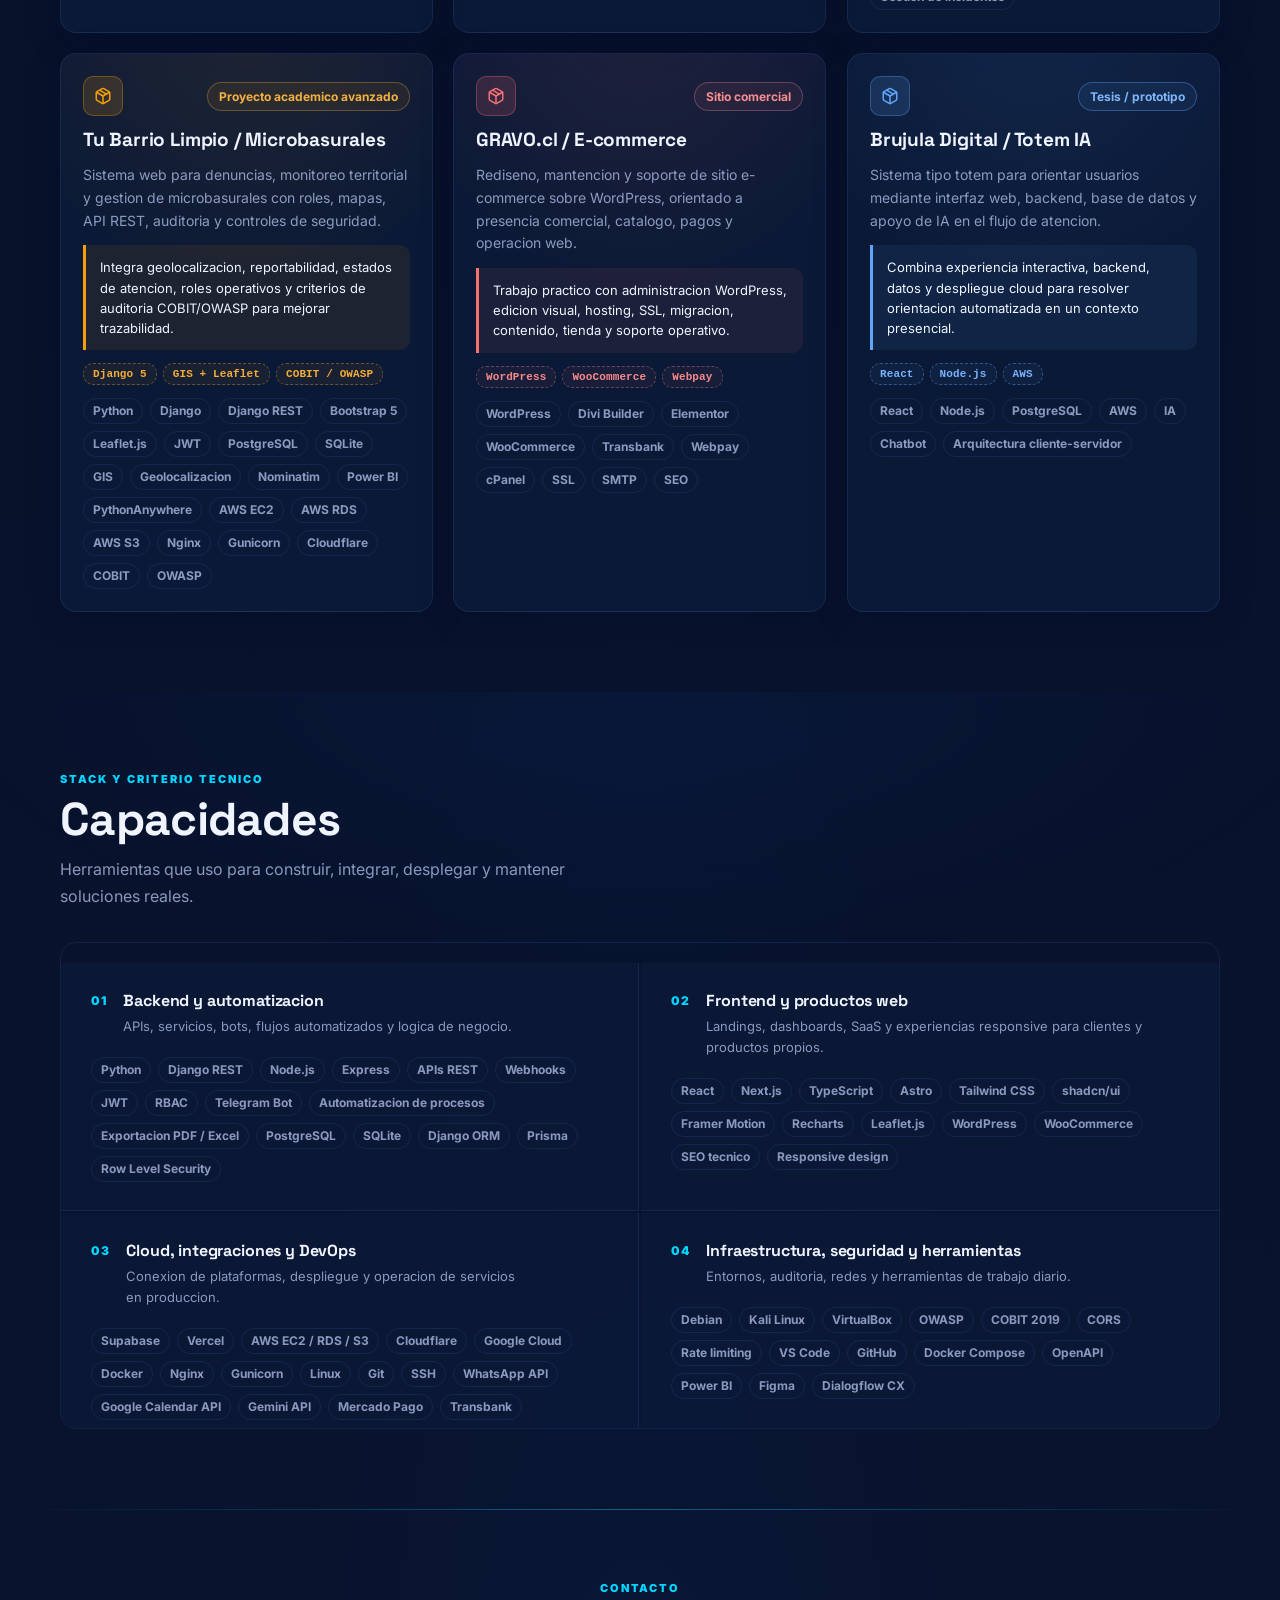
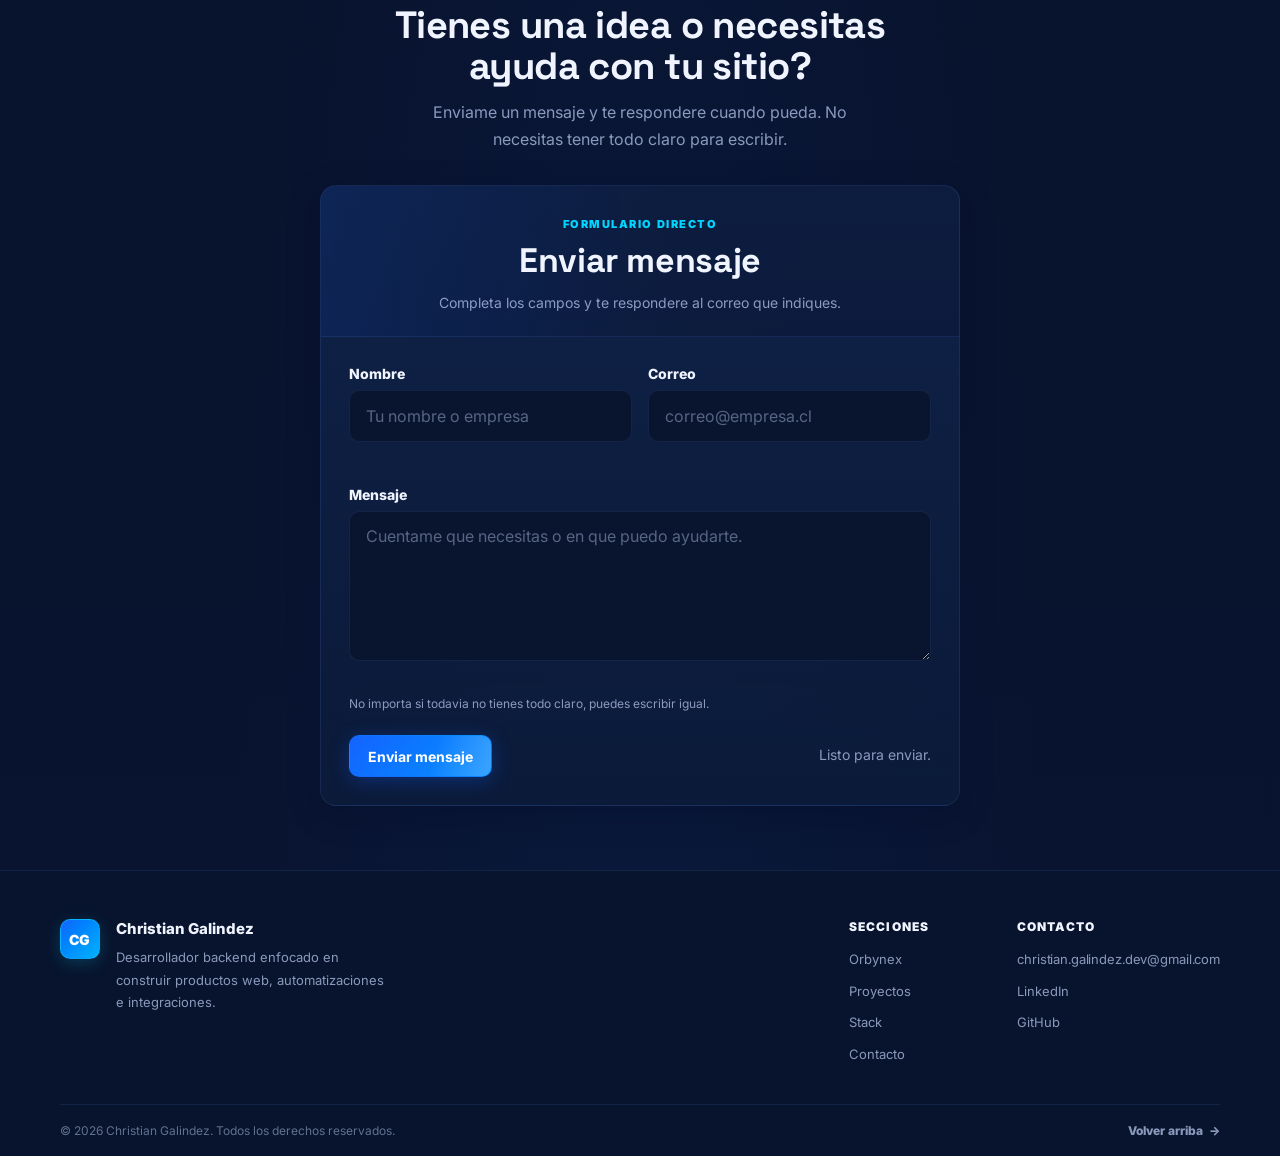
==== commit c56db208: "feat: add ambient floaters and footer rain animation effects Co-authored-by: Christian Galindez <167" ====
--- a/index.html
+++ b/index.html
@@ -30,6 +30,7 @@
 <body data-theme="dark">
   <a class="skip-link" href="#main">Saltar al contenido</a>
   <div class="bg-grid" aria-hidden="true"></div>
+  <div class="page-floaters" id="page-floaters" aria-hidden="true"></div>
 
   <header class="topbar">
     <div class="container">
@@ -86,7 +87,6 @@
 
           <div class="hero-actions">
             <a class="btn primary" href="#projects">Ver proyectos</a>
-            <a class="btn" id="btn-cv" href="#" target="_blank" rel="noopener">Descargar CV</a>
             <a class="btn quiet" href="#contacto">Contactar</a>
           </div>
 
@@ -150,7 +150,6 @@
             <p class="section-desc" id="venture-summary"></p>
             <div class="venture-actions">
               <a class="btn primary" id="venture-link" href="#" target="_blank" rel="noopener">Ver Orbynex</a>
-              <a class="btn quiet" href="#projects">Ver proyectos aplicados</a>
             </div>
           </div>
 
@@ -243,6 +242,7 @@
     </section>
 
     <footer>
+      <div class="footer-rain" id="footer-rain" aria-hidden="true"></div>
       <div class="container footer-top">
         <div class="footer-brand">
           <span class="logo footer-logo" aria-hidden="true">CG</span>
--- a/css/styles.css
+++ b/css/styles.css
@@ -620,6 +620,31 @@
 [data-theme="light"] .floater { opacity: 0; }
 [data-theme="light"] .floater--emoji { opacity: .7; }
 
+/* ── Ambient side-gutter floaters across the whole page ── */
+.page-floaters {
+  position: fixed;
+  inset: 0;
+  z-index: 1;
+  pointer-events: none;
+  overflow: hidden;
+}
+
+.floater--page {
+  position: absolute;
+  display: inline-flex;
+  opacity: 0;
+  transform: translate(-50%, -50%) rotate(var(--rot, 0deg));
+  animation: floater-drift var(--dur, 8s) ease-in-out var(--del, 0s) infinite;
+  will-change: transform, opacity;
+}
+
+/* Keep icons out of the reading column on narrower screens */
+@media (max-width: 1180px) {
+  .page-floaters { display: none; }
+}
+
+[data-theme="light"] .floater--page { opacity: 0; }
+
 .hero .eyebrow {
   margin-top: 20px;
 }
@@ -989,9 +1014,12 @@
   transition: transform .6s cubic-bezier(.4, 0, .2, 1);
 }
 
-.venture-service:hover .vs-flip,
-.venture-service:focus-visible .vs-flip {
-  transform: rotateY(180deg);
+/* Only flip where a real pointer can hover — avoids janky taps on mobile */
+@media (hover: hover) and (pointer: fine) {
+  .venture-service:hover .vs-flip,
+  .venture-service:focus-within .vs-flip {
+    transform: rotateY(180deg);
+  }
 }
 
 .vs-face {
@@ -1055,15 +1083,9 @@
   color: var(--text);
 }
 
-.vs-hint {
-  display: inline-flex;
-  align-items: center;
-  gap: 5px;
-  margin-top: auto;
-  padding-top: 12px;
-  color: var(--pc, var(--accent));
-  font-size: 12px;
-  font-weight: 700;
+.vs-back .vs-num {
+  background: color-mix(in srgb, var(--pc, var(--accent)) 24%, transparent);
+  border-color: color-mix(in srgb, var(--pc, var(--accent)) 50%, transparent);
 }
 
 /* ======================================================
@@ -1671,9 +1693,46 @@
    FOOTER
    ====================================================== */
 footer {
+  position: relative;
+  overflow: hidden;
   border-top: 1px solid var(--line);
   background: color-mix(in srgb, var(--bg) 60%, var(--surface));
   color: var(--muted);
+}
+
+/* ── Footer icon rain ── */
+.footer-rain {
+  position: absolute;
+  inset: 0;
+  z-index: 0;
+  pointer-events: none;
+  overflow: hidden;
+}
+
+.footer-rain .rain-drop {
+  position: absolute;
+  top: 0;
+  display: inline-flex;
+  transform: translateY(-140%);
+  animation: rain-fall var(--dur, 7s) linear var(--del, 0s) infinite;
+  will-change: transform, opacity;
+}
+
+@keyframes rain-fall {
+  0%   { transform: translateY(-140%) rotate(0deg); opacity: 0; }
+  10%  { opacity: .28; }
+  85%  { opacity: .28; }
+  100% { transform: translateY(760%) rotate(200deg); opacity: 0; }
+}
+
+.footer-top,
+.footer-bottom {
+  position: relative;
+  z-index: 1;
+}
+
+@media (prefers-reduced-motion: reduce) {
+  .footer-rain { display: none; }
 }
 
 /* --- Top zone: brand + nav columns --- */
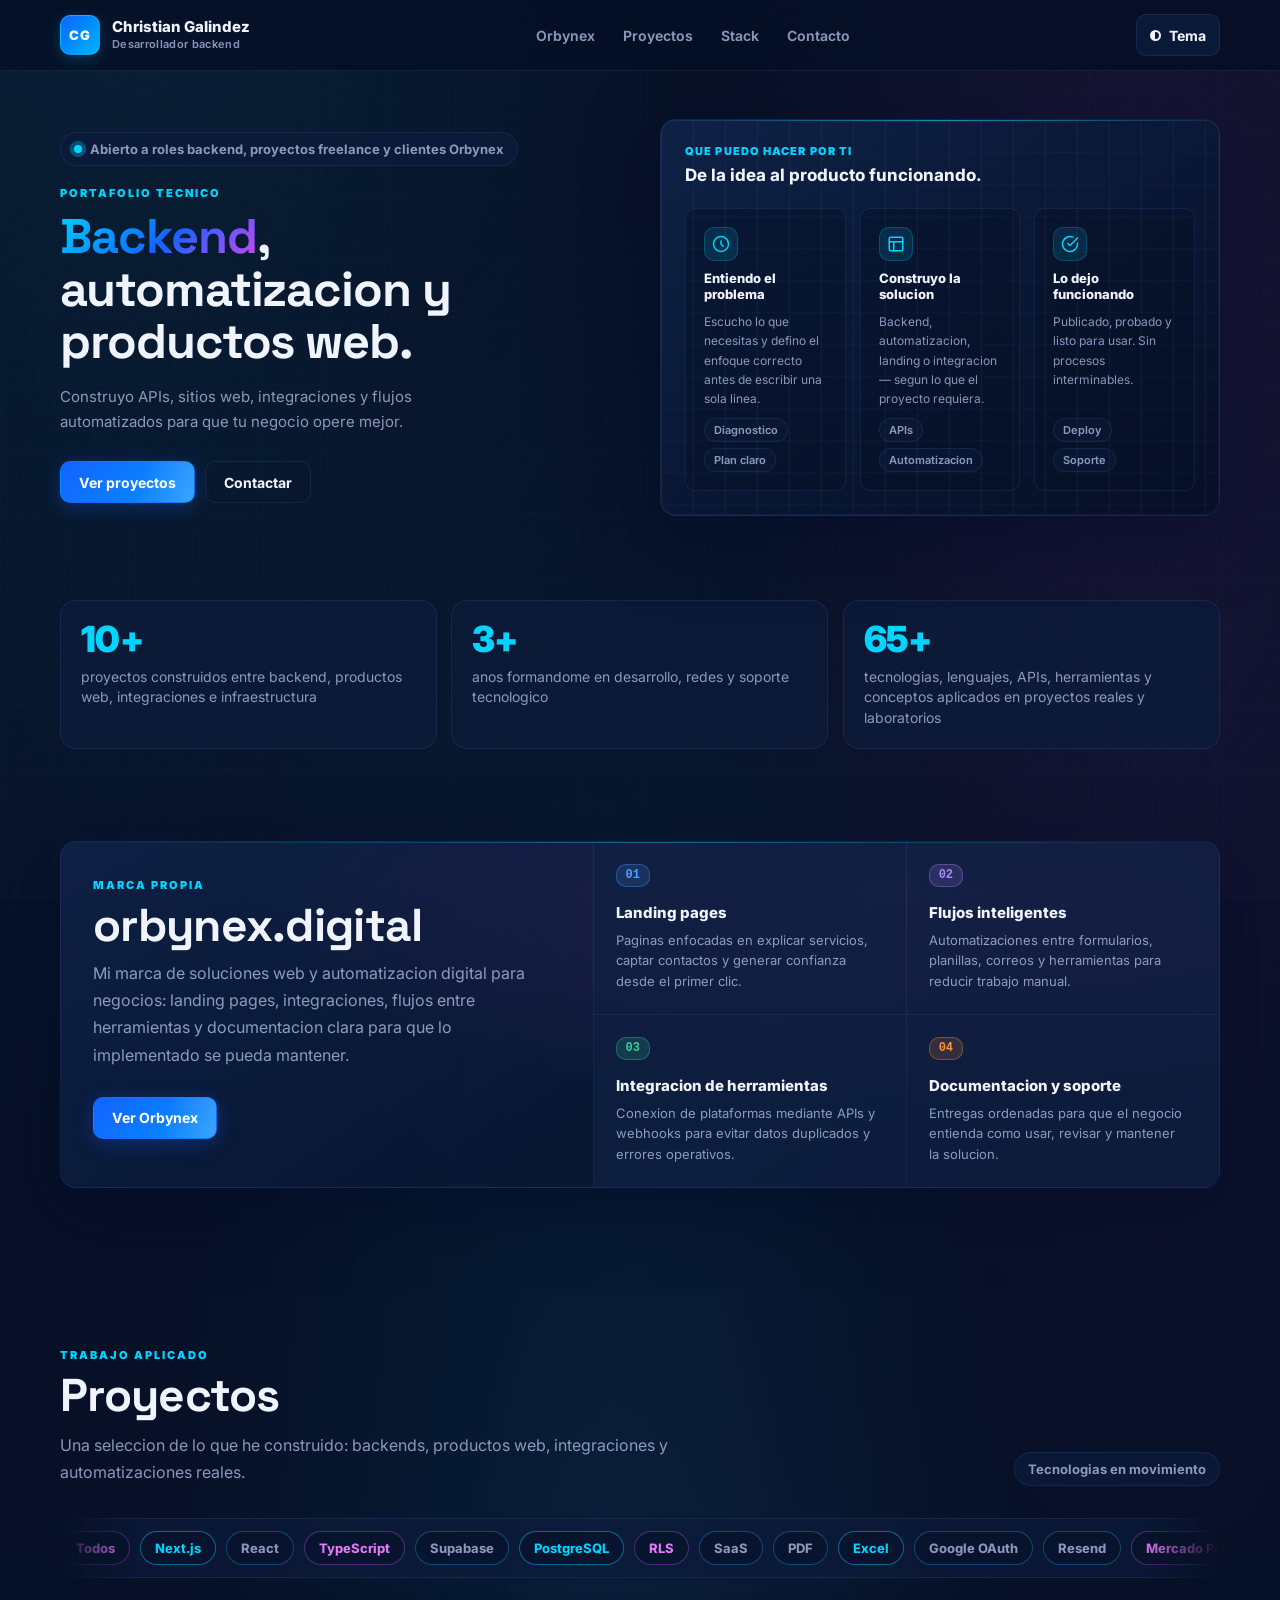
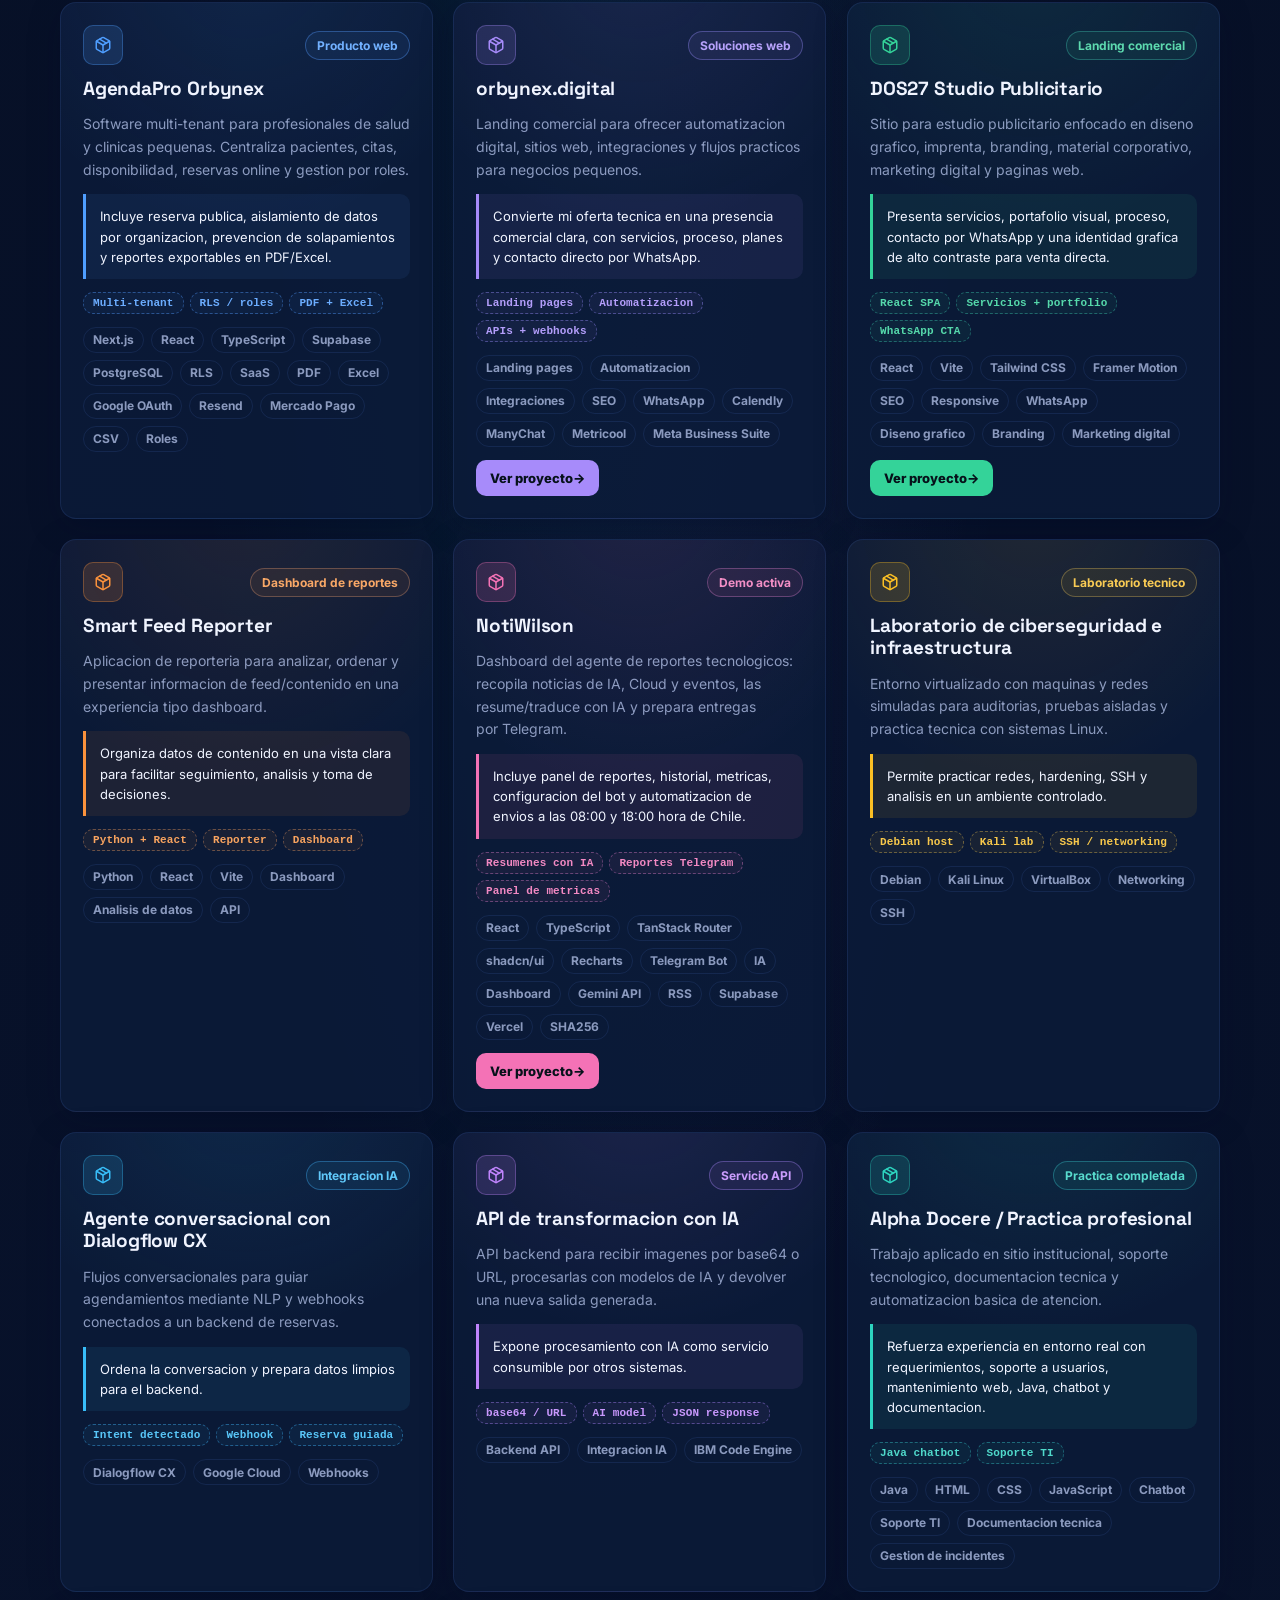
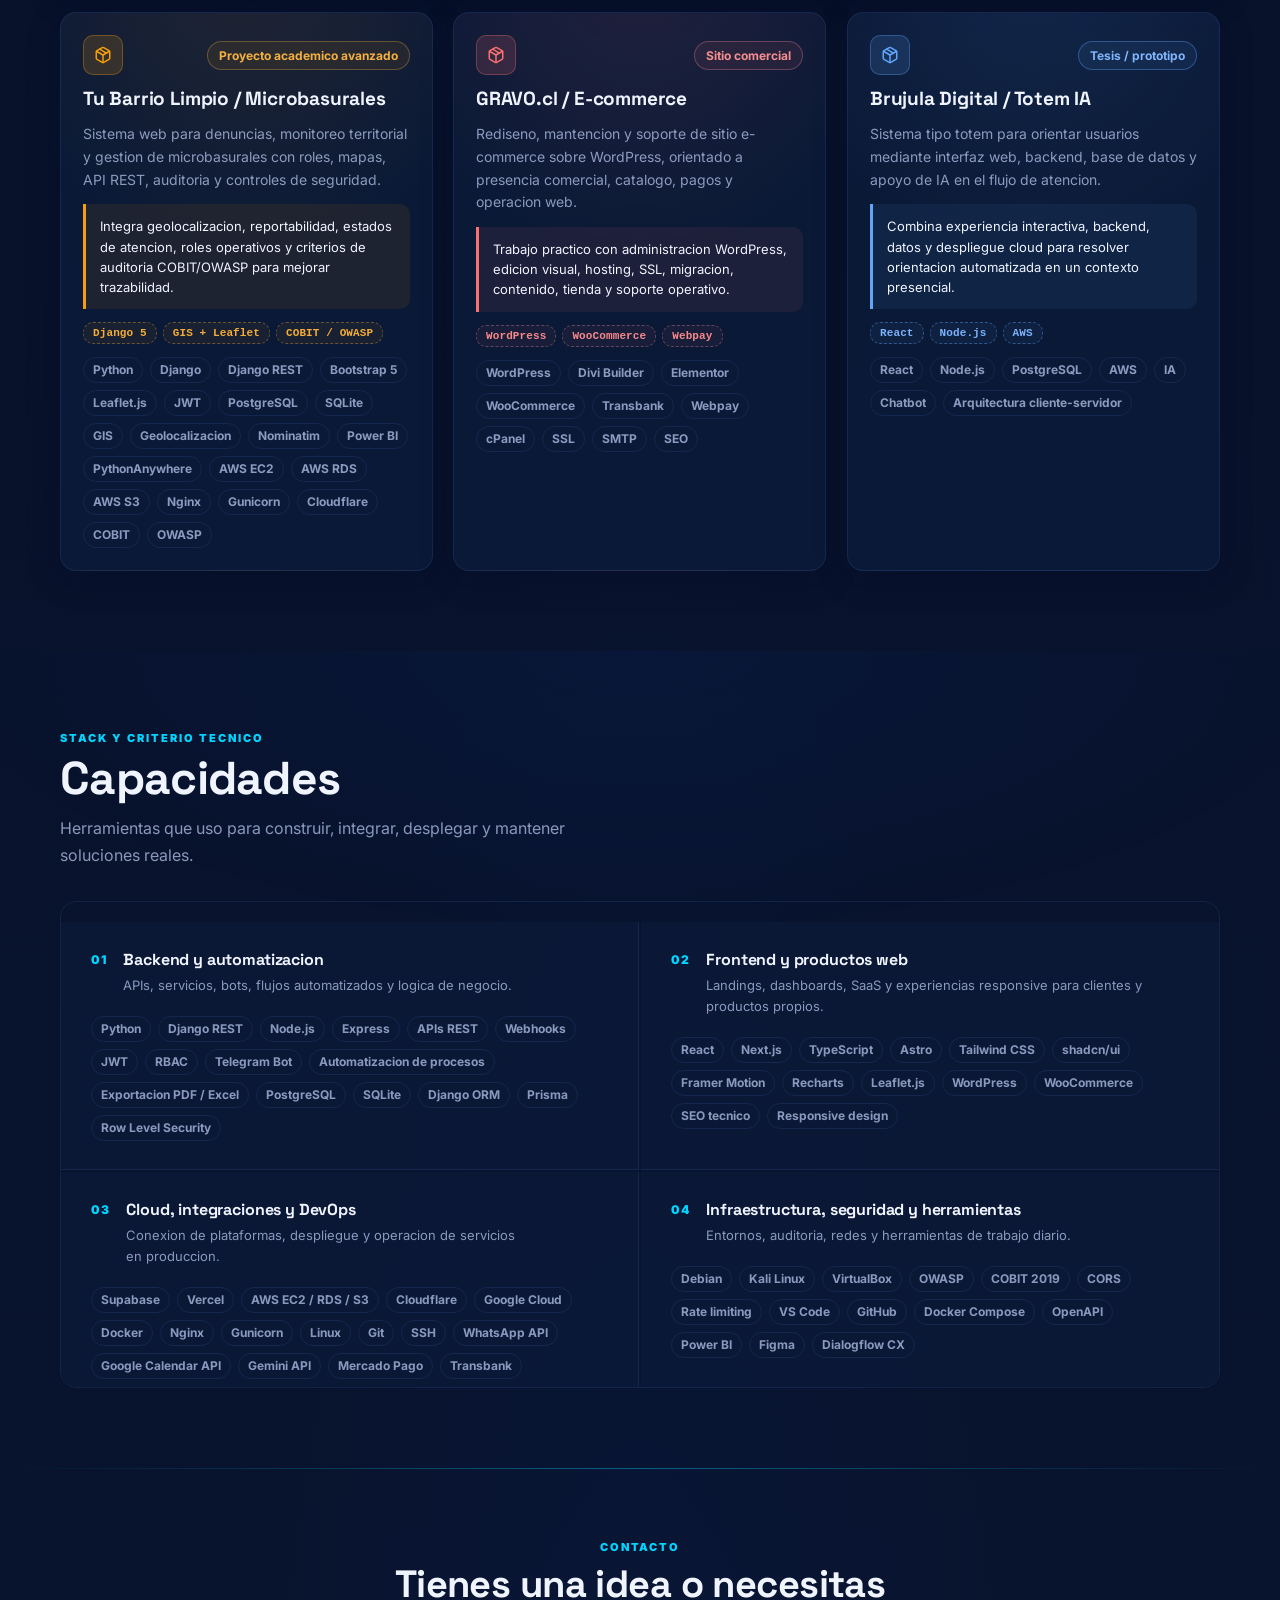
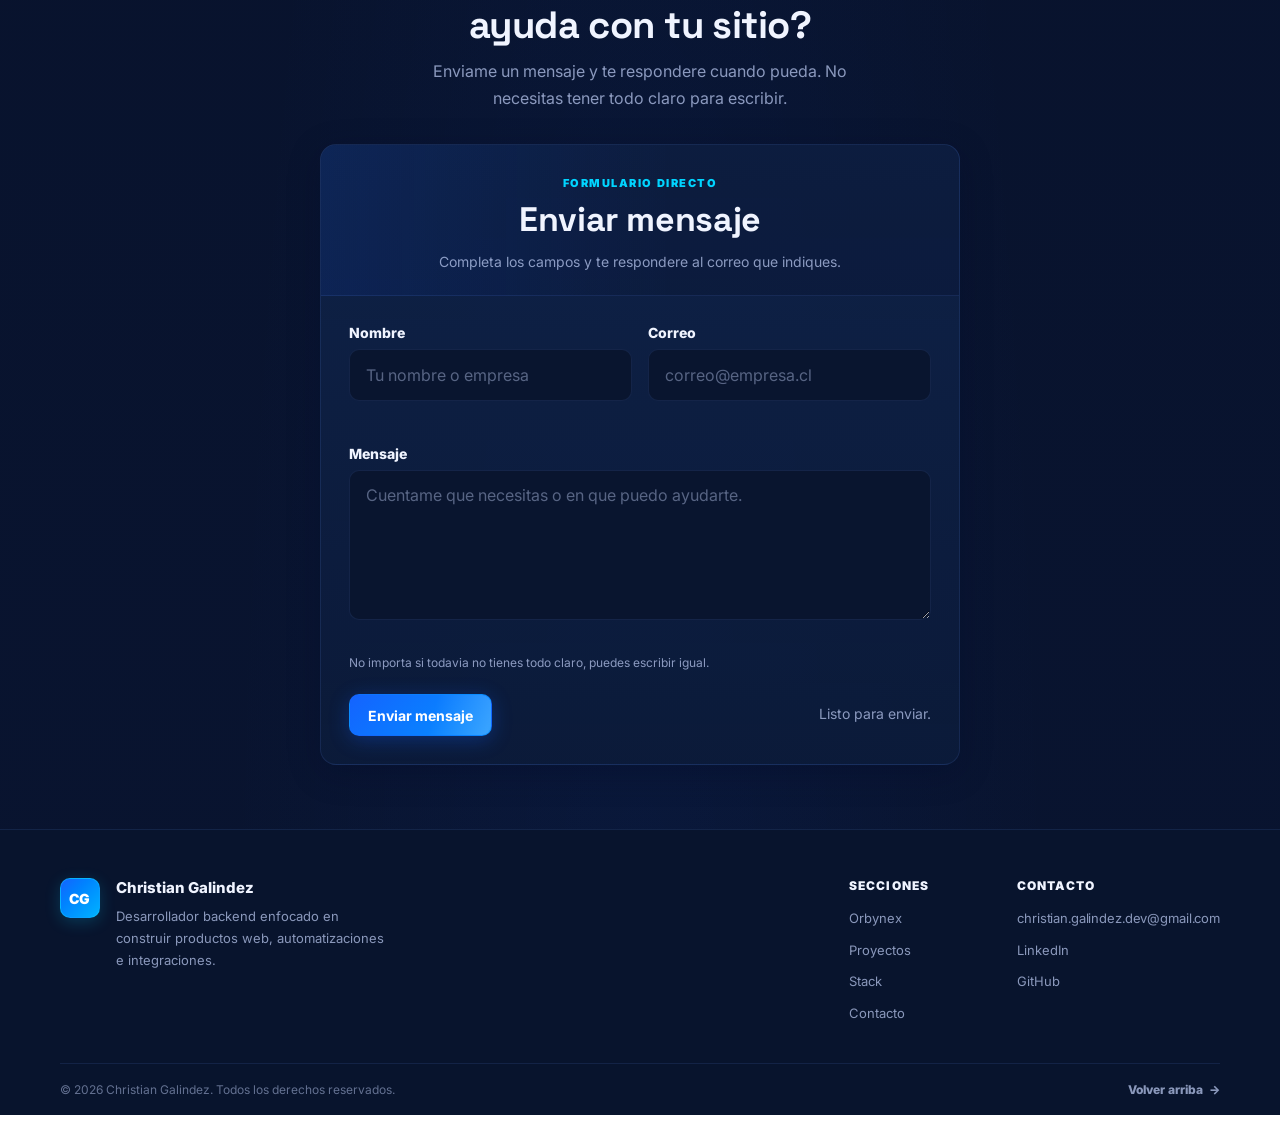
==== commit d66fcd29: "feat: agregar etiquetas de etapa en el proceso y mejorar estilos responsivos" ====
--- a/index.html
+++ b/index.html
@@ -106,6 +106,10 @@
               </span>
               <strong>Entiendo el problema</strong>
               <p>Escucho lo que necesitas y defino el enfoque correcto antes de escribir una sola linea.</p>
+              <div class="wb-step-tags" aria-label="Enfoque">
+                <span class="wb-tag">Diagnostico</span>
+                <span class="wb-tag">Plan claro</span>
+              </div>
             </div>
             <span class="wb-arrow" aria-hidden="true">→</span>
             <div class="wb-step">
@@ -113,6 +117,10 @@
                 <svg width="18" height="18" viewBox="0 0 24 24" fill="none" stroke="currentColor" stroke-width="2" stroke-linecap="round" stroke-linejoin="round"><rect x="3" y="3" width="18" height="18" rx="2"/><path d="M3 9h18M9 21V9"/></svg>
               </span>
               <strong>Construyo la solucion</strong>
+              <div class="wb-step-tags" aria-label="Construccion">
+                <span class="wb-tag">APIs</span>
+                <span class="wb-tag">Automatizacion</span>
+              </div>
               <p>Backend, automatizacion, landing o integracion — segun lo que el proyecto requiera.</p>
             </div>
             <span class="wb-arrow" aria-hidden="true">→</span>
@@ -122,16 +130,11 @@
               </span>
               <strong>Lo dejo funcionando</strong>
               <p>Publicado, probado y listo para usar. Sin procesos interminables.</p>
-            </div>
-          </div>
-
-          <div class="wb-tags">
-            <span class="wb-tag">Sitios web</span>
-            <span class="wb-tag">APIs</span>
-            <span class="wb-tag">Automatizaciones</span>
-            <span class="wb-tag">Integraciones</span>
-            <span class="wb-tag">Bots</span>
-            <span class="wb-tag">Bases de datos</span>
+              <div class="wb-step-tags" aria-label="Entrega">
+                <span class="wb-tag">Deploy</span>
+                <span class="wb-tag">Soporte</span>
+              </div>
+            </div>
           </div>
         </div>
       </div>
--- a/css/styles.css
+++ b/css/styles.css
@@ -158,6 +158,10 @@
   color: transparent;
 }
 
+.hero-mobile-break {
+  display: none;
+}
+
 h2 {
   margin: 0;
   font-size: clamp(28px, 4vw, 46px);
@@ -675,7 +679,7 @@
   margin-top: 26px;
 }
 
-/* hero-tags hidden — replaced by wb-tags in the workbench */
+/* hero-tags hidden; the process cards carry their own stage chips. */
 .hero-tags {
   display: none;
 }
@@ -685,6 +689,8 @@
    ====================================================== */
 .workbench {
   position: relative;
+  width: 100%;
+  min-width: 0;
   overflow: hidden;
   border: 1px solid var(--line);
   border-radius: var(--radius-lg);
@@ -744,18 +750,19 @@
 
 /* Three-step process row */
 .wb-steps {
-  display: flex;
-  align-items: center;
-  gap: 8px;
-  padding: 20px 24px;
+  display: grid;
+  grid-template-columns: repeat(3, minmax(0, 1fr));
+  align-items: stretch;
+  gap: 14px;
+  padding: 22px 24px 24px;
 }
 
 .wb-step {
-  flex: 1;
   display: flex;
   flex-direction: column;
-  gap: 8px;
-  padding: 18px 16px;
+  min-height: 224px;
+  gap: 10px;
+  padding: 18px;
   border: 1px solid var(--line);
   border-radius: var(--radius);
   background: color-mix(in srgb, var(--bg) 40%, transparent);
@@ -768,6 +775,7 @@
 }
 
 .wb-icon {
+  order: 1;
   display: inline-flex;
   width: 34px;
   height: 34px;
@@ -781,6 +789,7 @@
 }
 
 .wb-step strong {
+  order: 2;
   color: var(--text);
   font-size: 13px;
   font-weight: 800;
@@ -788,6 +797,8 @@
 }
 
 .wb-step p {
+  order: 3;
+  flex: 1;
   margin: 0;
   color: var(--muted);
   font-size: 12px;
@@ -795,27 +806,26 @@
 }
 
 .wb-arrow {
+  display: none;
   color: color-mix(in srgb, var(--accent) 40%, transparent);
   font-size: 18px;
-  flex-shrink: 0;
-}
-
-/* Tag row */
-.wb-tags {
+}
+
+/* Stage tags */
+.wb-step-tags {
+  order: 4;
   display: flex;
   flex-wrap: wrap;
-  gap: 7px;
-  padding: 0 24px 22px;
-  border-top: 1px solid var(--line);
-  padding-top: 16px;
+  gap: 6px;
+  margin-top: auto;
 }
 
 .wb-tag {
-  padding: 4px 11px;
+  padding: 4px 9px;
   border: 1px solid var(--line);
   border-radius: 999px;
   color: var(--muted);
-  font-size: 12px;
+  font-size: 11px;
   font-weight: 620;
   background: color-mix(in srgb, var(--surface) 60%, transparent);
   transition:
@@ -2010,6 +2020,7 @@
 
   .workbench {
     max-width: 680px;
+    margin-inline: auto;
   }
 
   .proof-grid {
@@ -2038,11 +2049,52 @@
 
   h1 {
     max-width: none;
-    font-size: clamp(28px, 8.5vw, 46px);
+    margin-right: auto;
+    margin-left: auto;
+    font-size: clamp(28px, 8vw, 32px);
+    line-height: 1.12;
+    overflow-wrap: break-word;
+  }
+
+  #hero-headline {
+    display: block;
+    max-width: 100%;
+  }
+
+  .hero-mobile-break {
+    display: block;
+  }
+
+  .hero-copy {
+    text-align: center;
+  }
+
+  .status-pill {
+    display: grid;
+    grid-template-columns: auto minmax(0, 1fr);
+    width: min(100%, 31rem);
+    margin-right: auto;
+    margin-left: auto;
+    justify-content: center;
+    justify-items: center;
+    white-space: normal;
+    text-align: center;
+    line-height: 1.35;
+    font-size: 12px;
+  }
+
+  .status-pill span:last-child {
+    min-width: 0;
+    max-width: 26ch;
+    overflow-wrap: anywhere;
+    white-space: normal;
   }
 
   .hero-lead {
-    font-size: 15px;
+    max-width: 30ch;
+    margin-right: auto;
+    margin-left: auto;
+    font-size: 14px;
   }
 
   .hero-actions .btn {
@@ -2054,8 +2106,47 @@
   }
 
   .wb-steps {
-    flex-direction: column;
-    align-items: stretch;
+    grid-template-columns: 1fr;
+    gap: 12px;
+    padding: 22px;
+  }
+
+  .workbench {
+    max-width: 100%;
+  }
+
+  .wb-intro {
+    padding: 22px 18px 0;
+  }
+
+  .wb-label {
+    line-height: 1.35;
+  }
+
+  .wb-sub {
+    max-width: 24ch;
+    margin-right: auto;
+    margin-left: auto;
+    font-size: 16px;
+    overflow-wrap: anywhere;
+  }
+
+  .wb-intro,
+  .wb-step {
+    text-align: center;
+  }
+
+  .wb-step {
+    min-height: 0;
+    align-items: center;
+  }
+
+  .wb-step p {
+    max-width: 34ch;
+  }
+
+  .wb-step-tags {
+    justify-content: center;
   }
 
   .wb-arrow {
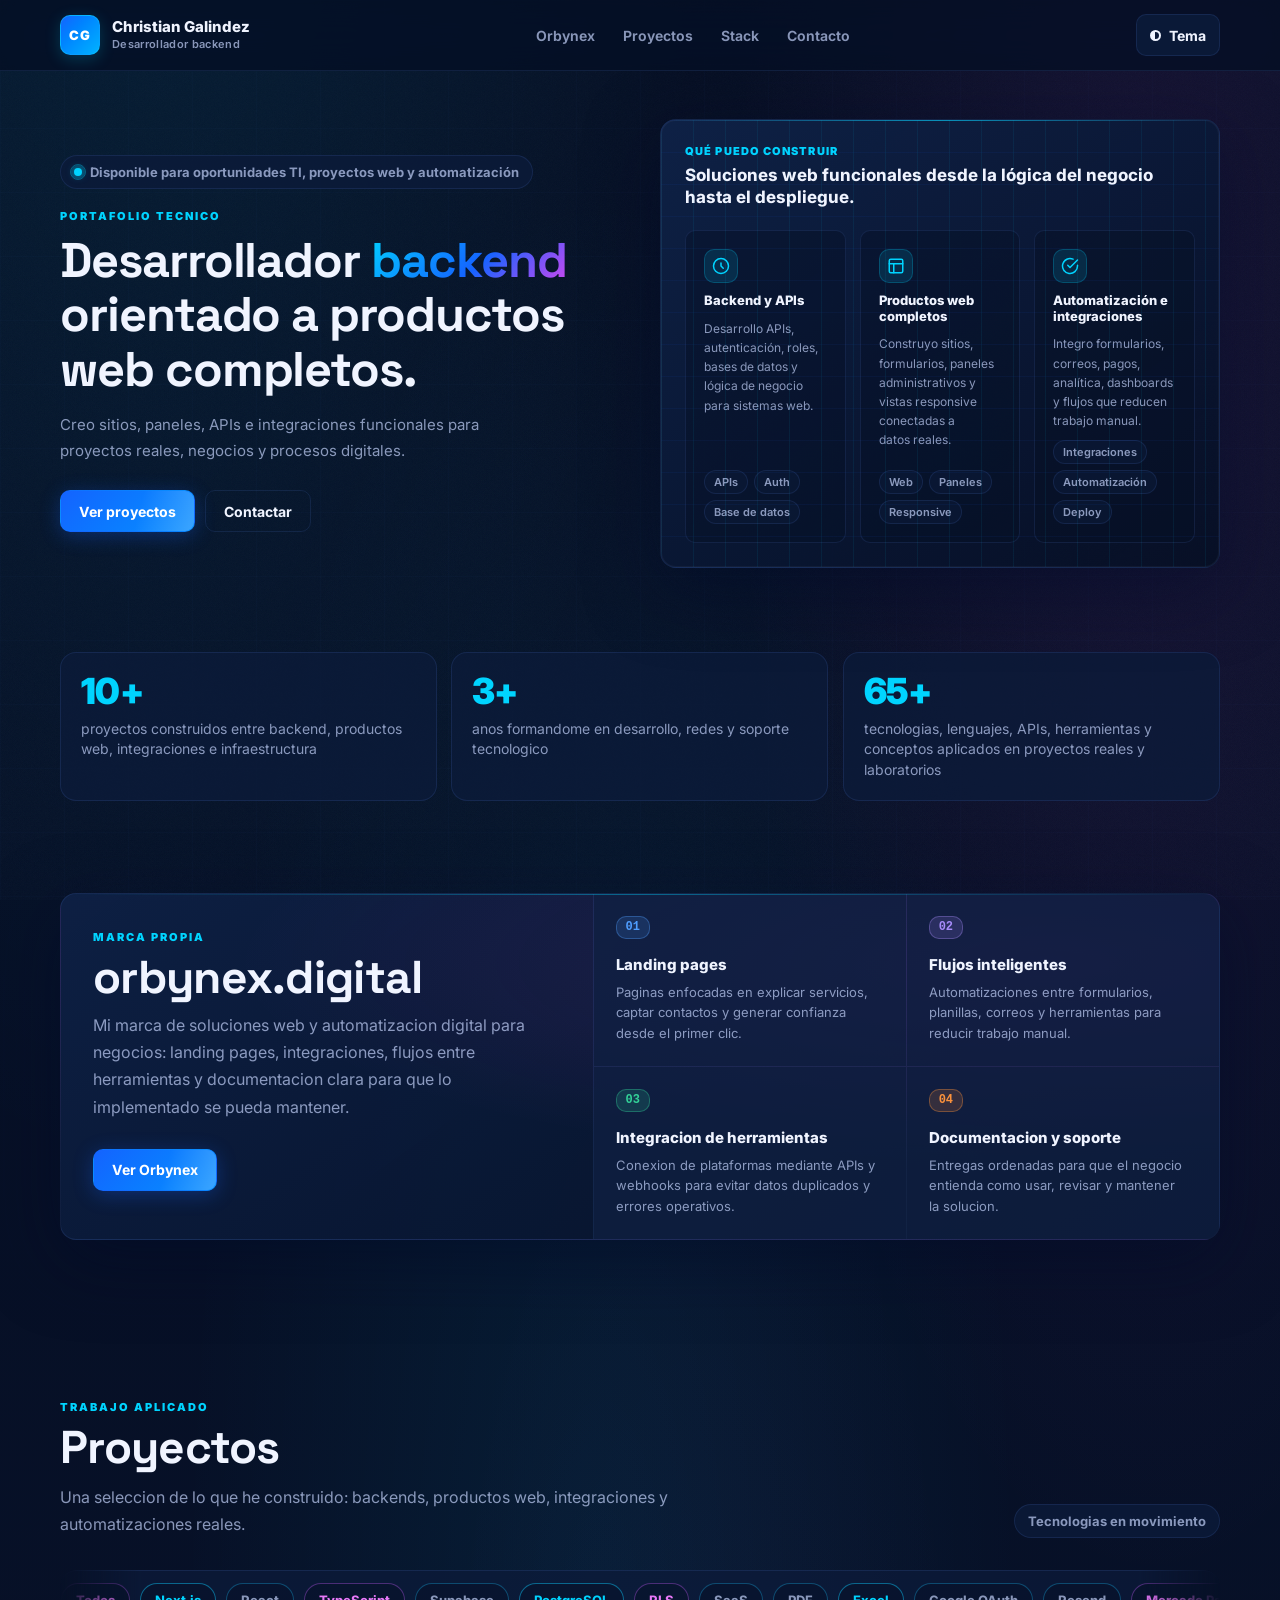
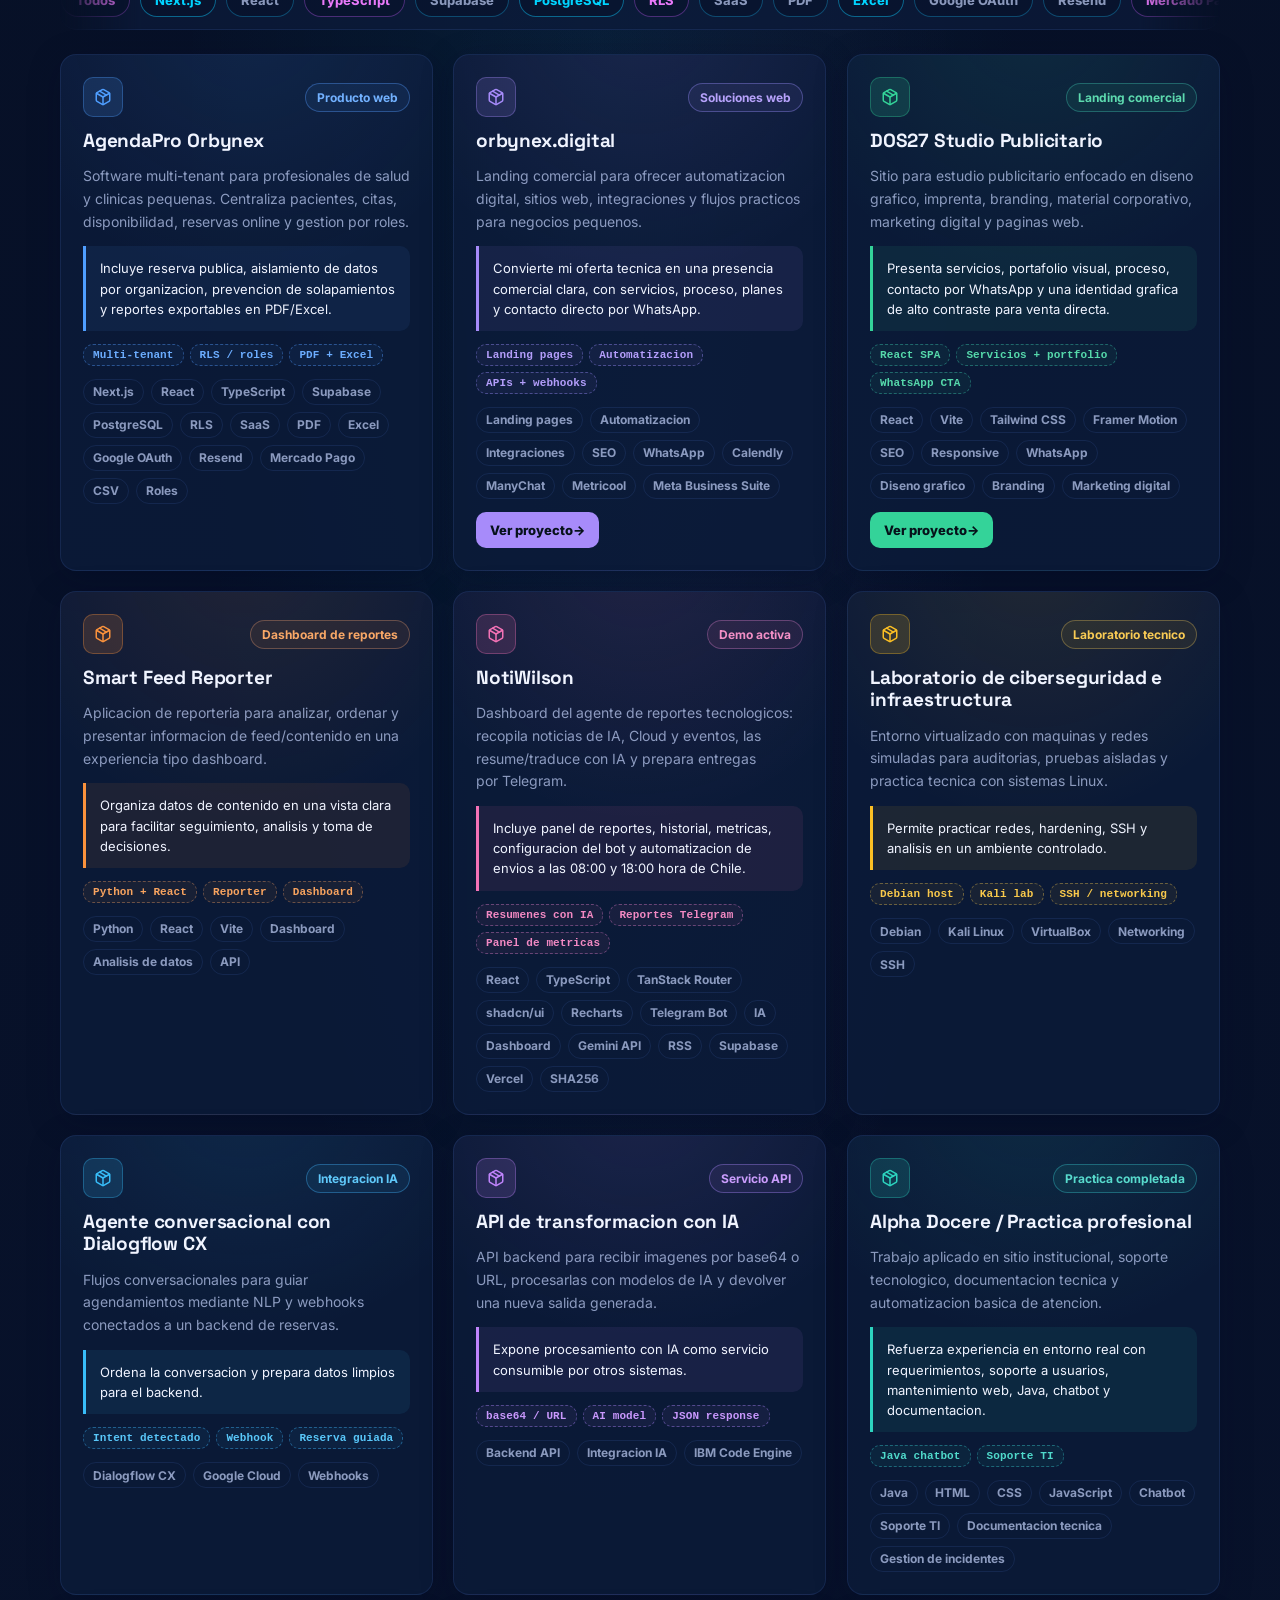
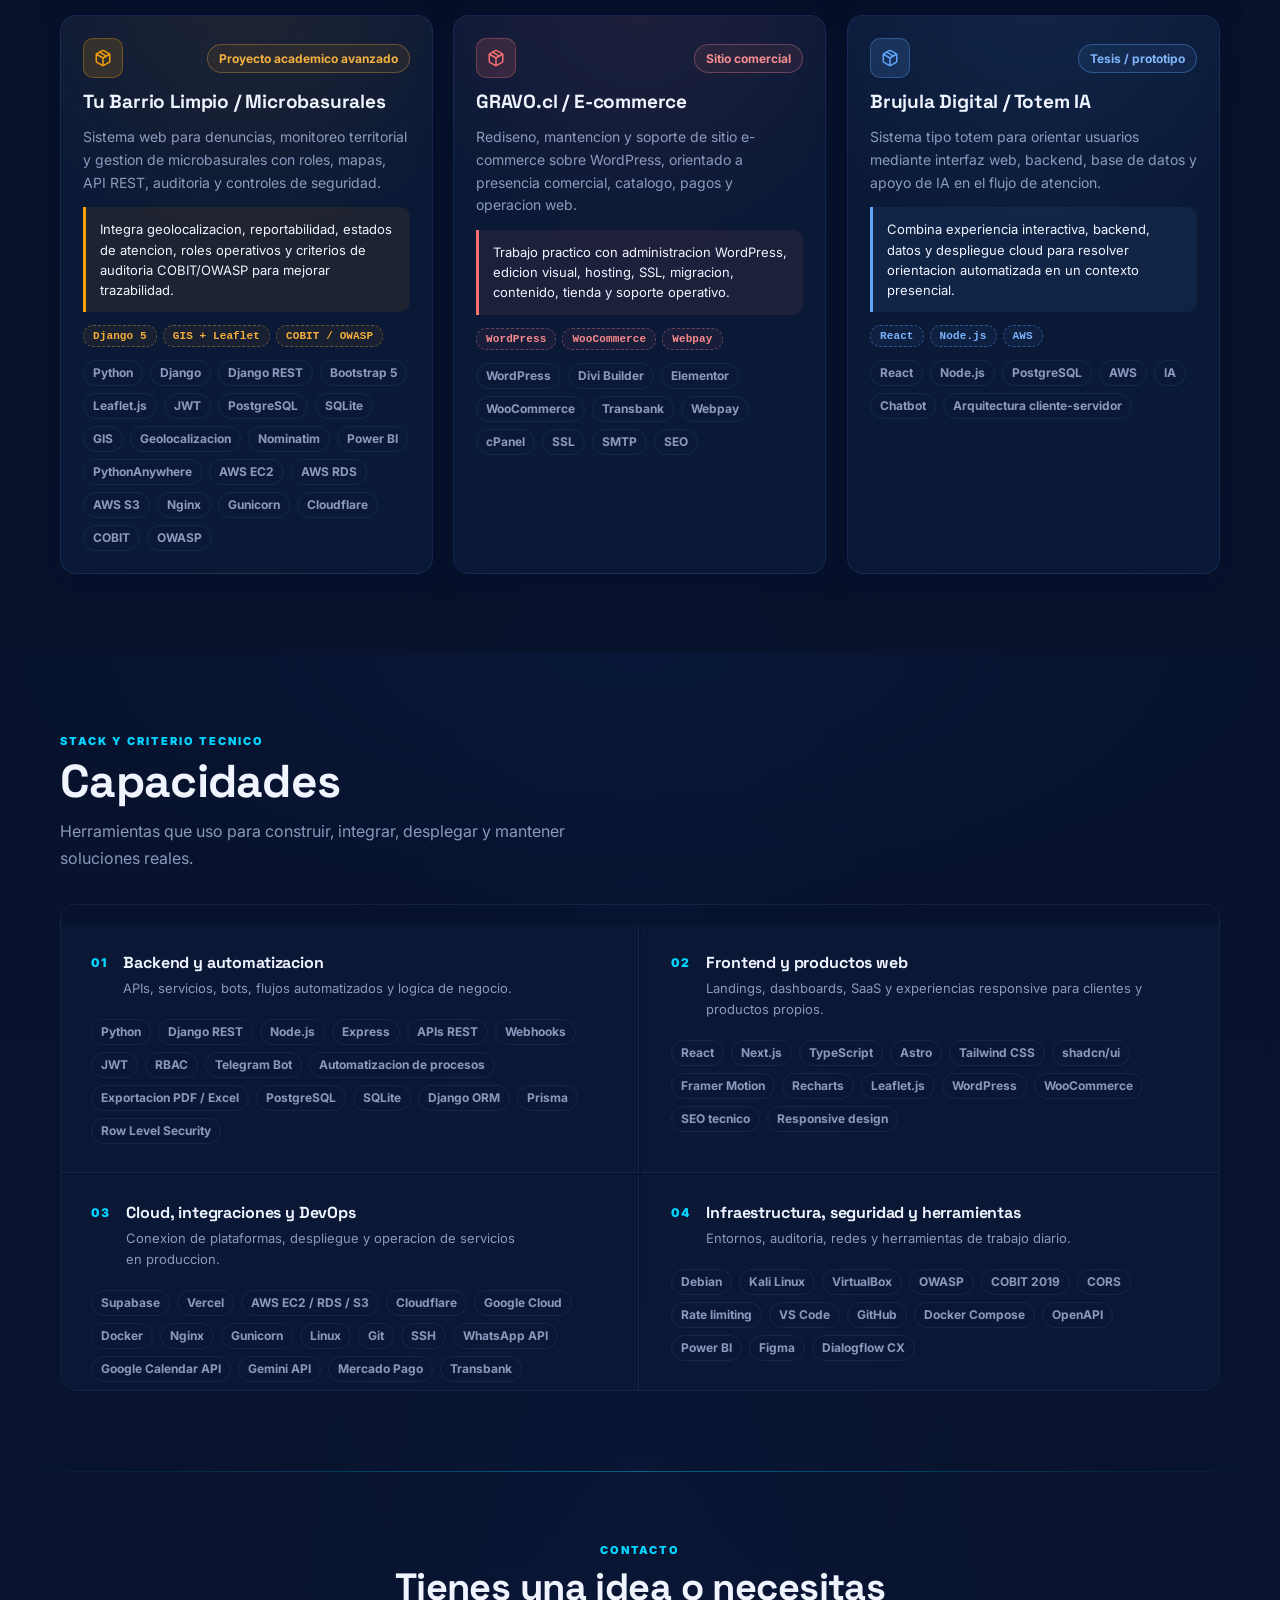
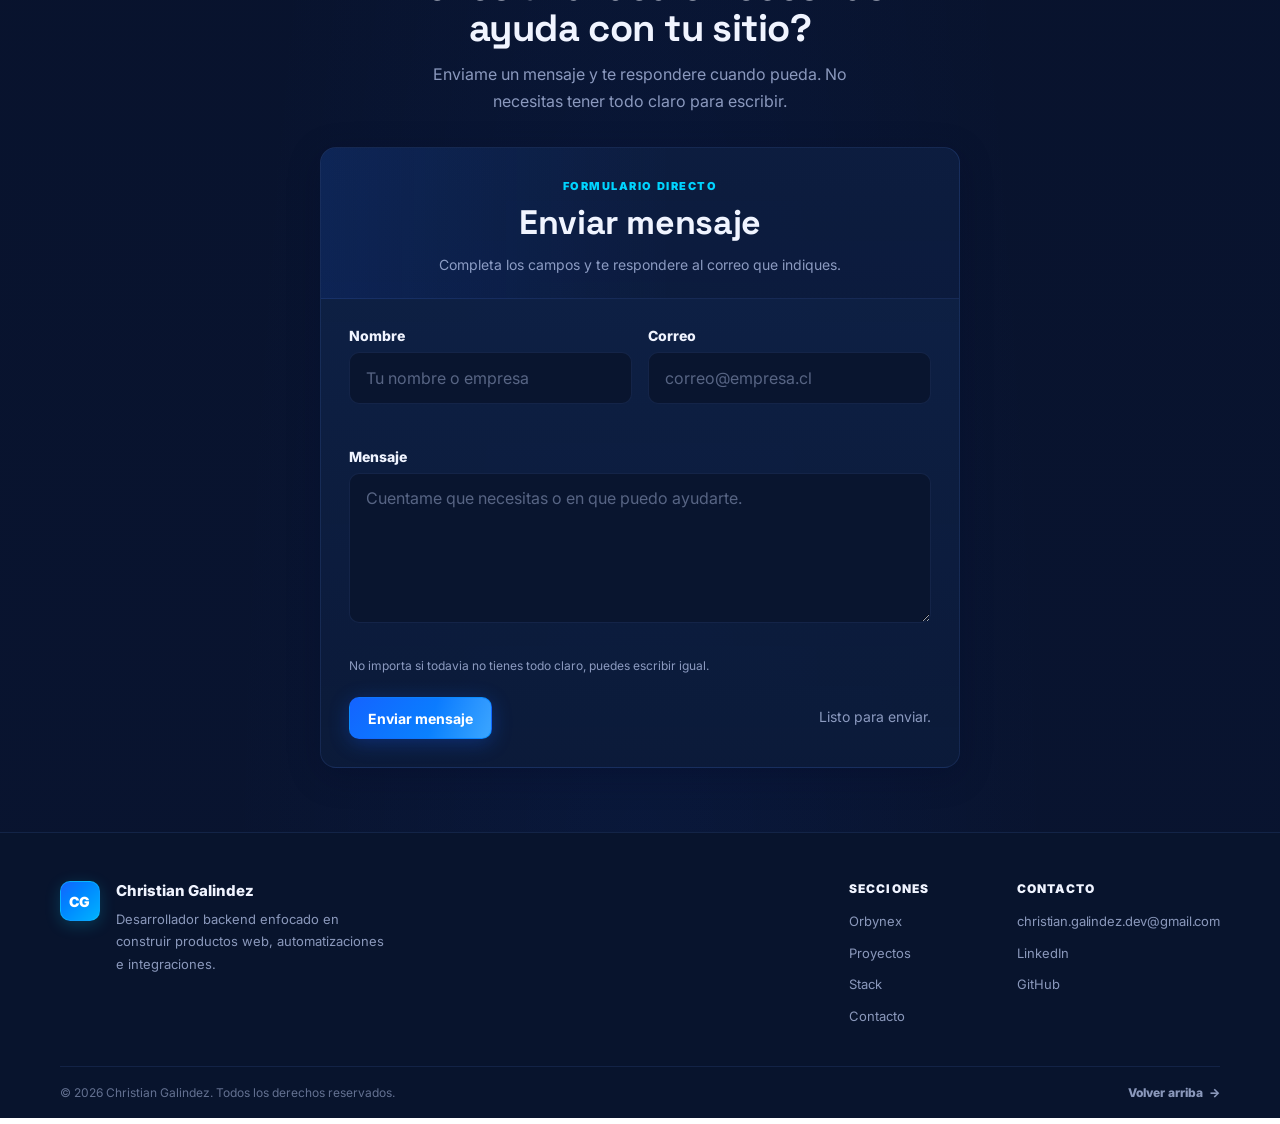
==== commit fa5e1f02: "feat: actualizar copy en hero del portafolio y mejorar estilos de presentación" ====
--- a/index.html
+++ b/index.html
@@ -93,10 +93,10 @@
           <div class="hero-tags" id="hero-tags"></div>
         </div>
 
-        <div class="workbench reveal" aria-label="Que construyo y como trabajo">
+        <div class="workbench reveal" aria-label="Qué puedo construir">
           <div class="wb-intro">
-            <p class="wb-label">Que puedo hacer por ti</p>
-            <p class="wb-sub">De la idea al producto funcionando.</p>
+            <p class="wb-label">QUÉ PUEDO CONSTRUIR</p>
+            <p class="wb-sub">Soluciones web funcionales desde la lógica del negocio hasta el despliegue.</p>
           </div>
 
           <div class="wb-steps">
@@ -104,11 +104,12 @@
               <span class="wb-icon" aria-hidden="true">
                 <svg width="18" height="18" viewBox="0 0 24 24" fill="none" stroke="currentColor" stroke-width="2" stroke-linecap="round" stroke-linejoin="round"><circle cx="12" cy="12" r="10"/><path d="M12 8v4l3 3"/></svg>
               </span>
-              <strong>Entiendo el problema</strong>
-              <p>Escucho lo que necesitas y defino el enfoque correcto antes de escribir una sola linea.</p>
-              <div class="wb-step-tags" aria-label="Enfoque">
-                <span class="wb-tag">Diagnostico</span>
-                <span class="wb-tag">Plan claro</span>
+              <strong>Backend y APIs</strong>
+              <p>Desarrollo APIs, autenticación, roles, bases de datos y lógica de negocio para sistemas web.</p>
+              <div class="wb-step-tags" aria-label="Backend y APIs">
+                <span class="wb-tag">APIs</span>
+                <span class="wb-tag">Auth</span>
+                <span class="wb-tag">Base de datos</span>
               </div>
             </div>
             <span class="wb-arrow" aria-hidden="true">→</span>
@@ -116,23 +117,25 @@
               <span class="wb-icon" aria-hidden="true">
                 <svg width="18" height="18" viewBox="0 0 24 24" fill="none" stroke="currentColor" stroke-width="2" stroke-linecap="round" stroke-linejoin="round"><rect x="3" y="3" width="18" height="18" rx="2"/><path d="M3 9h18M9 21V9"/></svg>
               </span>
-              <strong>Construyo la solucion</strong>
-              <div class="wb-step-tags" aria-label="Construccion">
-                <span class="wb-tag">APIs</span>
-                <span class="wb-tag">Automatizacion</span>
-              </div>
-              <p>Backend, automatizacion, landing o integracion — segun lo que el proyecto requiera.</p>
+              <strong>Productos web completos</strong>
+              <p>Construyo sitios, formularios, paneles administrativos y vistas responsive conectadas a datos reales.</p>
+              <div class="wb-step-tags" aria-label="Productos web completos">
+                <span class="wb-tag">Web</span>
+                <span class="wb-tag">Paneles</span>
+                <span class="wb-tag">Responsive</span>
+              </div>
             </div>
             <span class="wb-arrow" aria-hidden="true">→</span>
             <div class="wb-step">
               <span class="wb-icon" aria-hidden="true">
                 <svg width="18" height="18" viewBox="0 0 24 24" fill="none" stroke="currentColor" stroke-width="2" stroke-linecap="round" stroke-linejoin="round"><path d="M22 11.08V12a10 10 0 1 1-5.93-9.14"/><polyline points="22 4 12 14.01 9 11.01"/></svg>
               </span>
-              <strong>Lo dejo funcionando</strong>
-              <p>Publicado, probado y listo para usar. Sin procesos interminables.</p>
-              <div class="wb-step-tags" aria-label="Entrega">
+              <strong>Automatización e integraciones</strong>
+              <p>Integro formularios, correos, pagos, analítica, dashboards y flujos que reducen trabajo manual.</p>
+              <div class="wb-step-tags" aria-label="Automatización e integraciones">
+                <span class="wb-tag">Integraciones</span>
+                <span class="wb-tag">Automatización</span>
                 <span class="wb-tag">Deploy</span>
-                <span class="wb-tag">Soporte</span>
               </div>
             </div>
           </div>
--- a/css/styles.css
+++ b/css/styles.css
@@ -158,6 +158,10 @@
   color: transparent;
 }
 
+#hero-title {
+  line-height: 1.12;
+}
+
 .hero-mobile-break {
   display: none;
 }
@@ -2041,6 +2045,19 @@
     width: min(100% - 28px, var(--max));
   }
 
+  body,
+  .section-block,
+  .section-head,
+  .section-desc,
+  .proof-grid,
+  .venture-copy,
+  .project,
+  .skill-block,
+  .contact-section,
+  footer {
+    text-align: center;
+  }
+
   .theme-btn {
     width: 42px;
     padding: 0;
@@ -2051,7 +2068,7 @@
     max-width: none;
     margin-right: auto;
     margin-left: auto;
-    font-size: clamp(28px, 8vw, 32px);
+    font-size: clamp(27px, 7.4vw, 30px);
     line-height: 1.12;
     overflow-wrap: break-word;
   }
@@ -2101,6 +2118,12 @@
     width: 100%;
   }
 
+  .hero-actions,
+  .venture-actions,
+  .form-actions {
+    justify-content: center;
+  }
+
   .form-grid {
     grid-template-columns: 1fr;
   }
@@ -2147,6 +2170,7 @@
 
   .wb-step-tags {
     justify-content: center;
+    width: 100%;
   }
 
   .wb-arrow {
@@ -2157,12 +2181,67 @@
     grid-template-columns: 1fr;
   }
 
+  .venture-copy {
+    display: grid;
+    justify-items: center;
+  }
+
+  .venture-copy h2,
+  .section-desc {
+    margin-right: auto;
+    margin-left: auto;
+  }
+
   .section-block {
     padding: 58px 0;
   }
 
   .section-head {
     display: block;
+  }
+
+  .section-link {
+    justify-content: center;
+  }
+
+  .stat,
+  .project-content,
+  .skill-block,
+  .form-card-head {
+    align-items: center;
+  }
+
+  .project-head {
+    flex-direction: column;
+    justify-content: center;
+  }
+
+  .project p,
+  .impact,
+  .skill-block p,
+  .form-card-head p,
+  .footer-brand p {
+    margin-right: auto;
+    margin-left: auto;
+  }
+
+  .impact {
+    border-left: 0;
+    border-top: 3px solid var(--pc, var(--accent));
+    border-radius: var(--radius);
+  }
+
+  .visual-labels,
+  .tags,
+  .links,
+  .skill-chips,
+  .skill-list {
+    justify-content: center;
+  }
+
+  .skill-block-head {
+    flex-direction: column;
+    align-items: center;
   }
 
   .contact-section {
@@ -2182,9 +2261,20 @@
     padding: 22px;
   }
 
+  .form-field label,
+  .field-error,
+  .form-helper {
+    text-align: center;
+  }
+
+  .form-field input,
+  .form-field textarea {
+    text-align: left;
+  }
+
   .form-status {
     max-width: none;
-    text-align: left;
+    text-align: center;
   }
 
   .section-link {
@@ -2198,17 +2288,27 @@
   }
 
   .footer-brand {
+    flex-direction: column;
+    align-items: center;
     max-width: none;
   }
 
   .footer-nav {
+    width: 100%;
+    justify-content: center;
+    text-align: center;
     gap: 32px;
+  }
+
+  .footer-col {
+    align-items: center;
   }
 
   .footer-bottom {
     flex-direction: column;
-    align-items: flex-start;
+    align-items: center;
     gap: 10px;
+    text-align: center;
   }
 
   .form-actions,
@@ -2244,7 +2344,7 @@
 
   .footer-bottom {
     flex-direction: column;
-    align-items: flex-start;
+    align-items: center;
     gap: 12px;
   }
 }
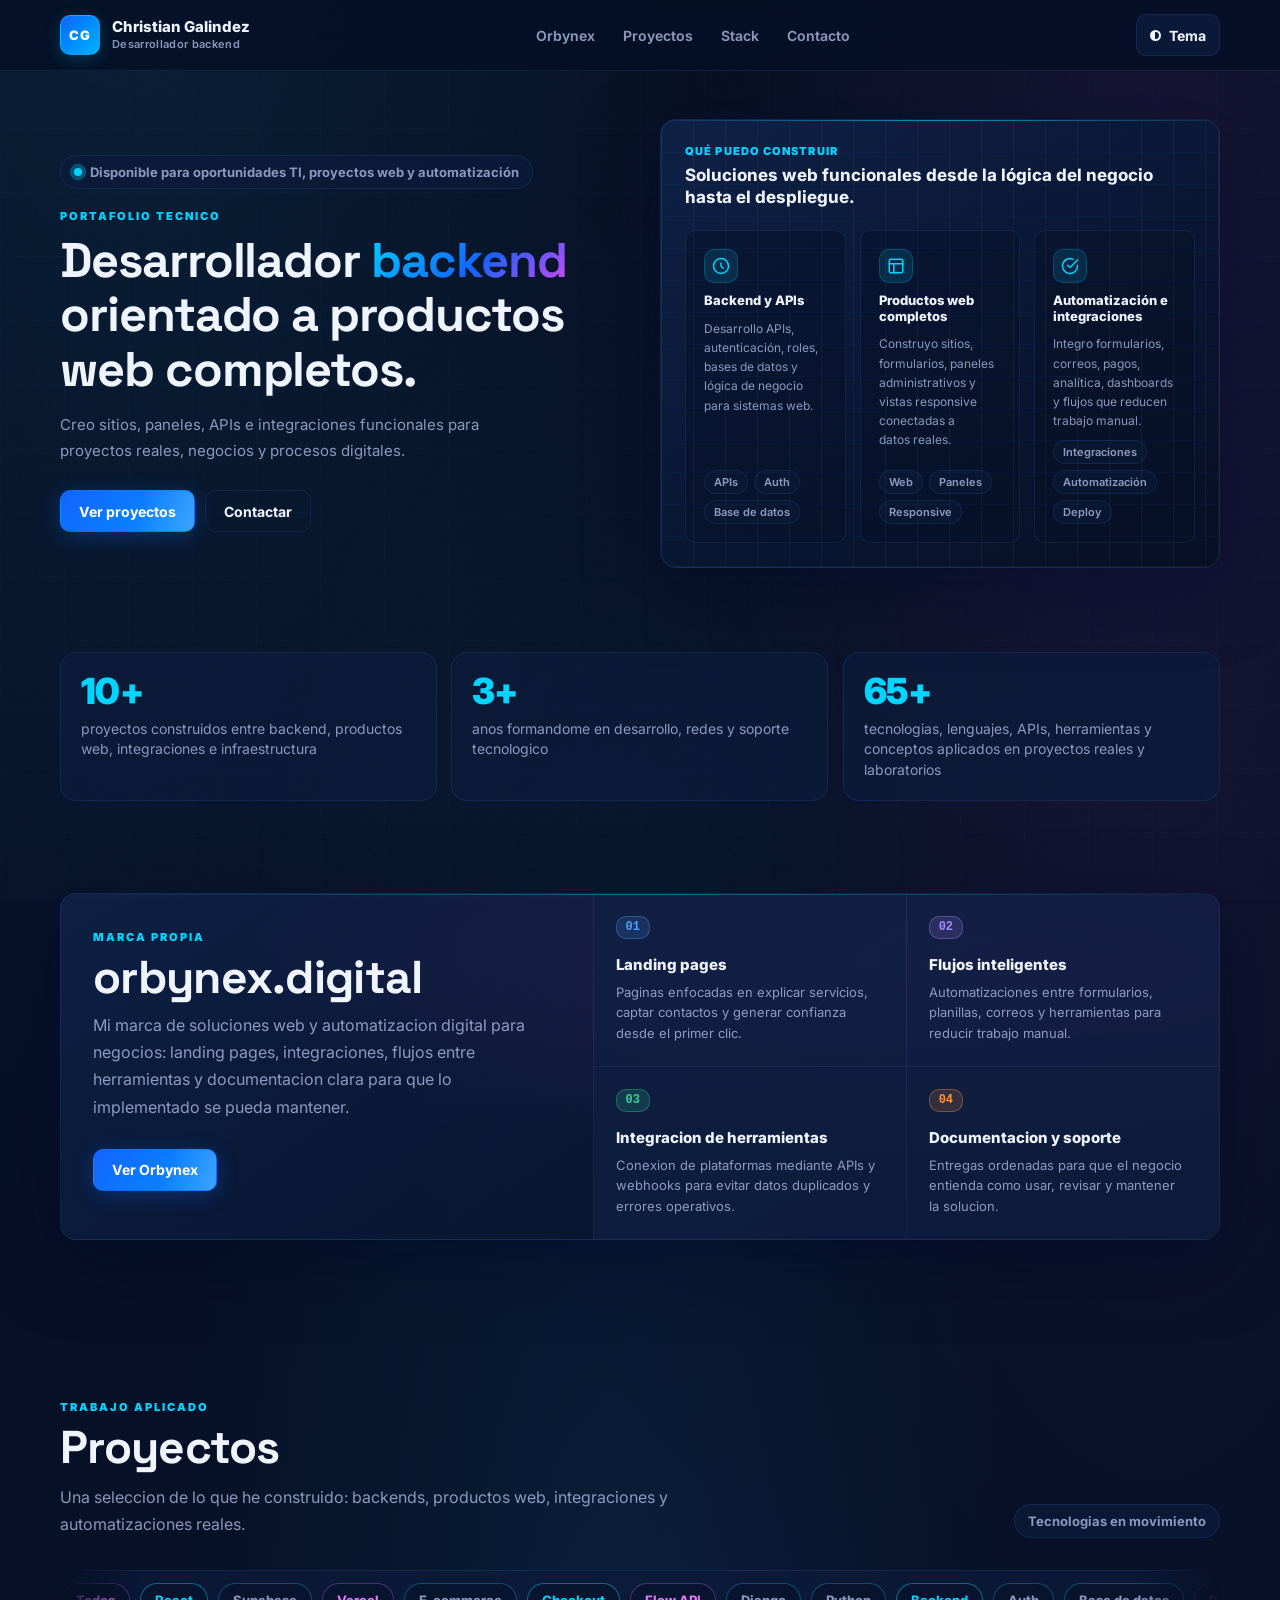
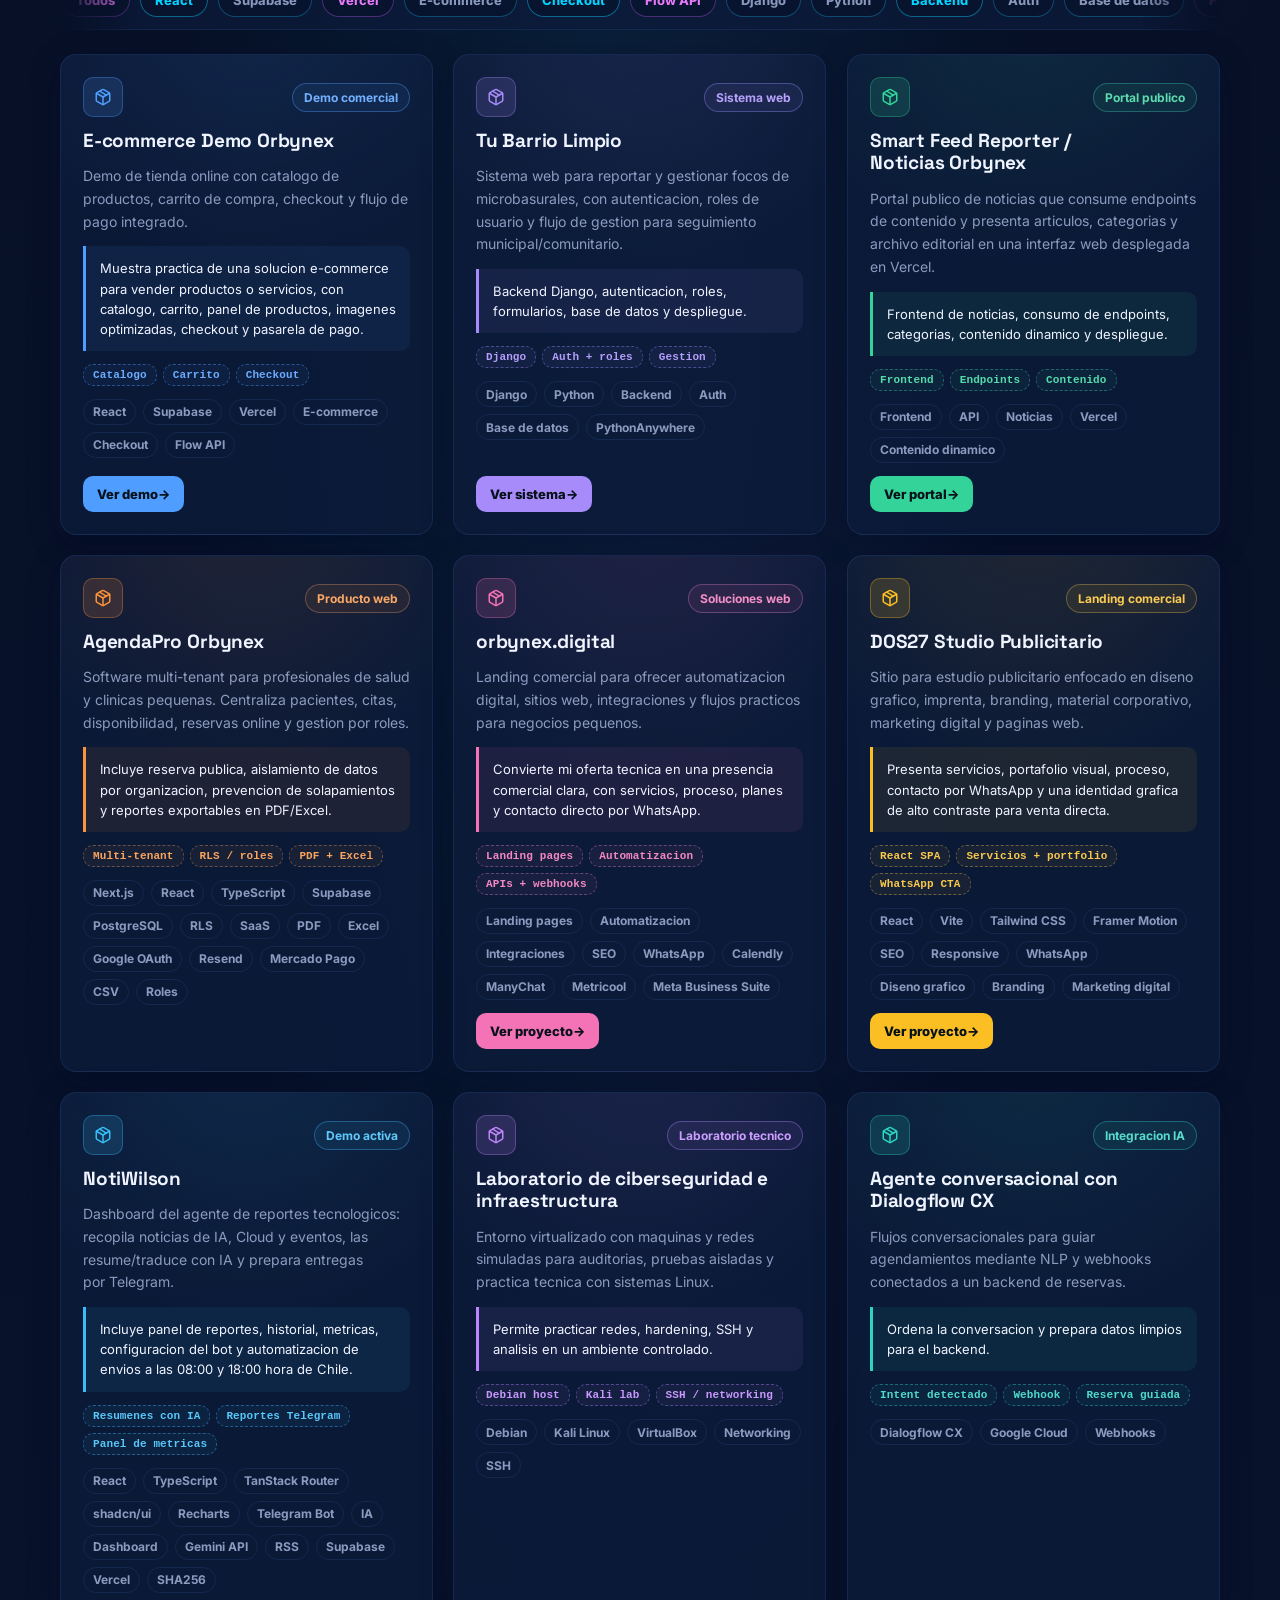
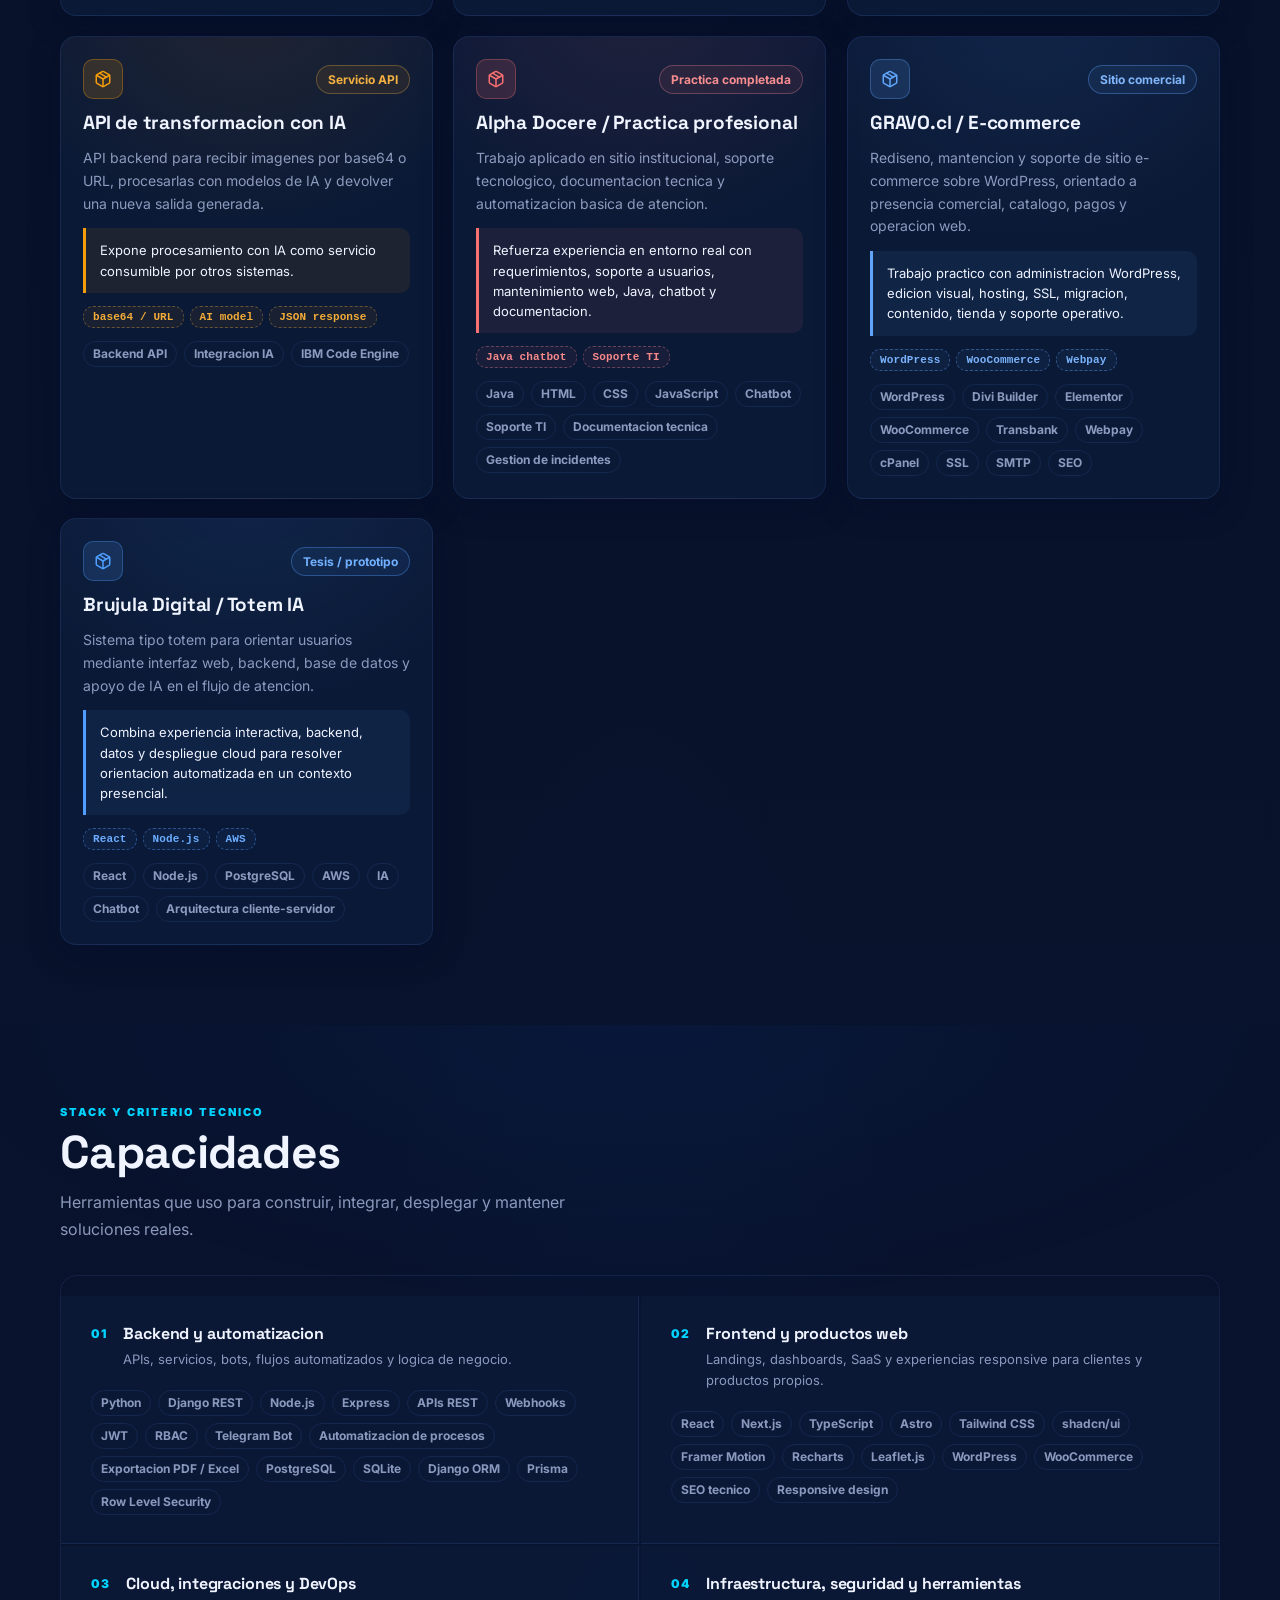
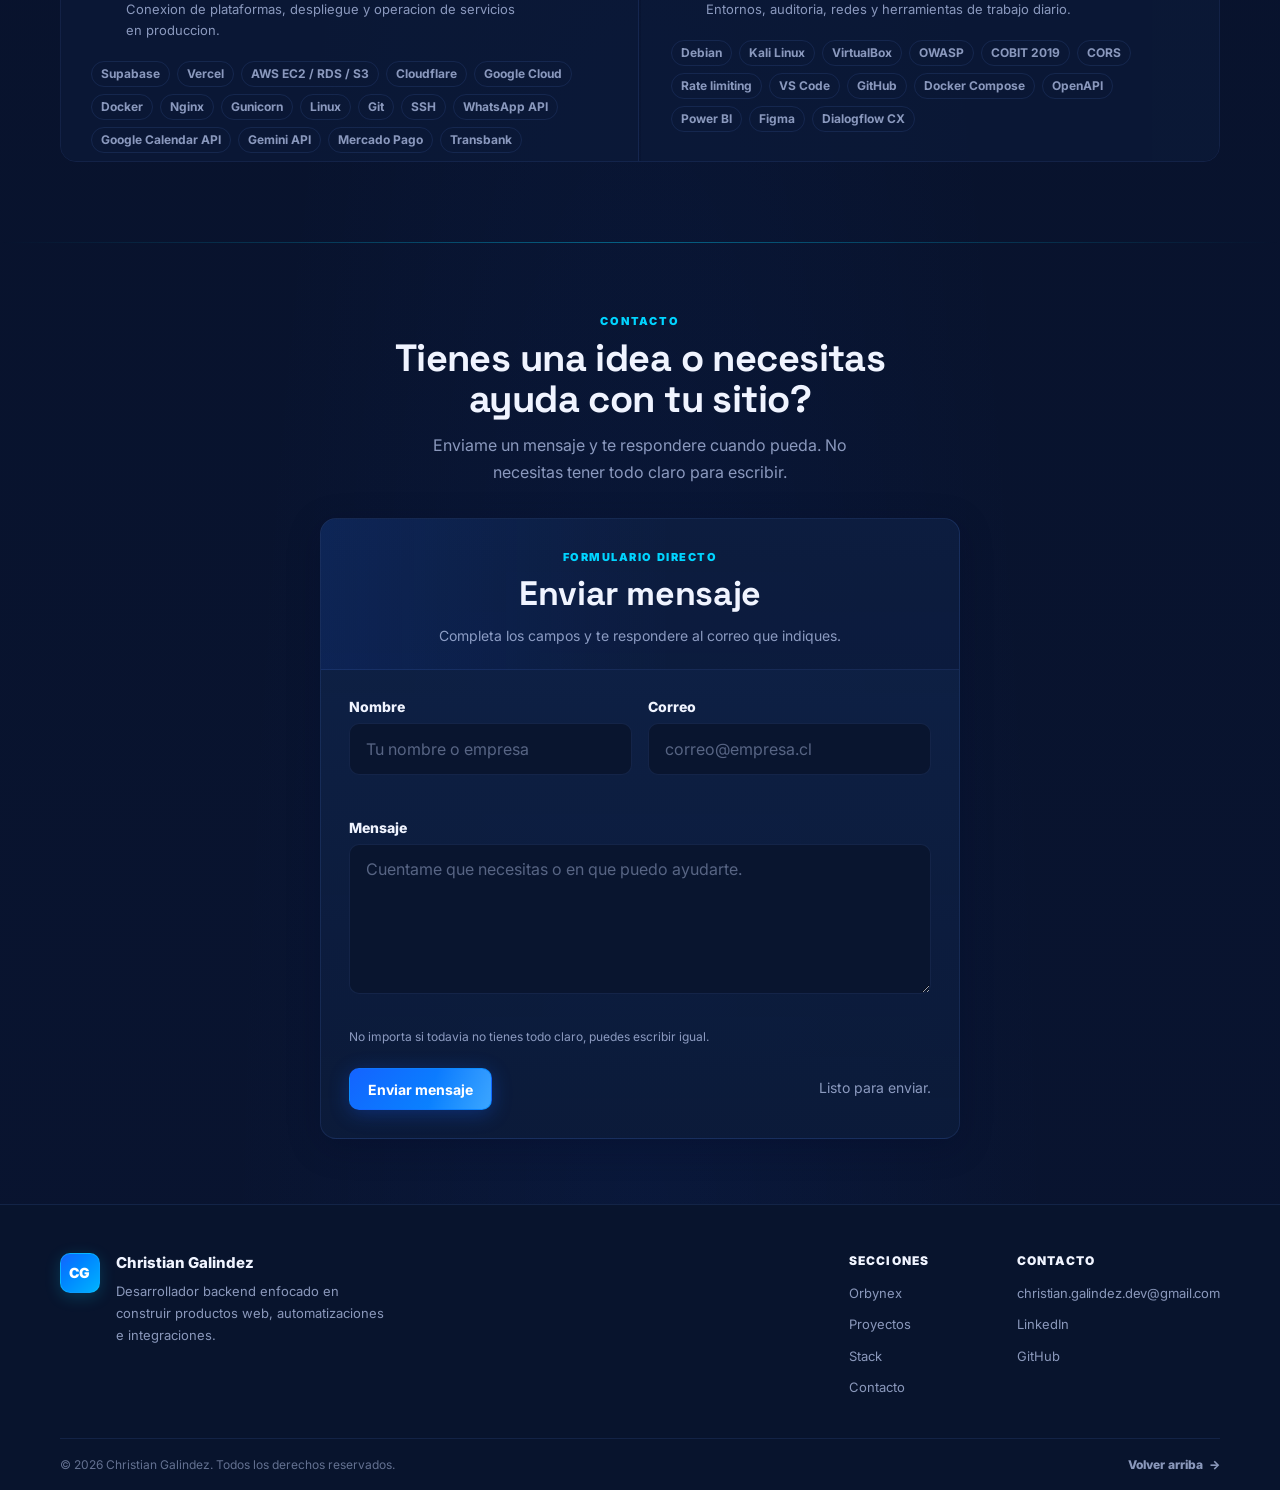
==== commit a5962174: "feat: agregar script de Clarity para análisis de rendimiento" ====
--- a/index.html
+++ b/index.html
@@ -17,6 +17,14 @@
   <meta name="theme-color" content="#f5f7fb" media="(prefers-color-scheme: light)" />
   <link rel="canonical" href="https://guacho175.github.io" />
   <link rel="icon" href="assets/icons/favicon.svg" type="image/svg+xml" />
+
+  <script type="text/javascript">
+    (function (c, l, a, r, i, t, y) {
+      c[a] = c[a] || function () { (c[a].q = c[a].q || []).push(arguments) };
+      t = l.createElement(r); t.async = 1; t.src = "https://www.clarity.ms/tag/" + i;
+      y = l.getElementsByTagName(r)[0]; y.parentNode.insertBefore(t, y);
+    })(window, document, "clarity", "script", "xitm3bllyn");
+  </script>
 
   <link rel="preconnect" href="https://fonts.googleapis.com" />
   <link rel="preconnect" href="https://fonts.gstatic.com" crossorigin />
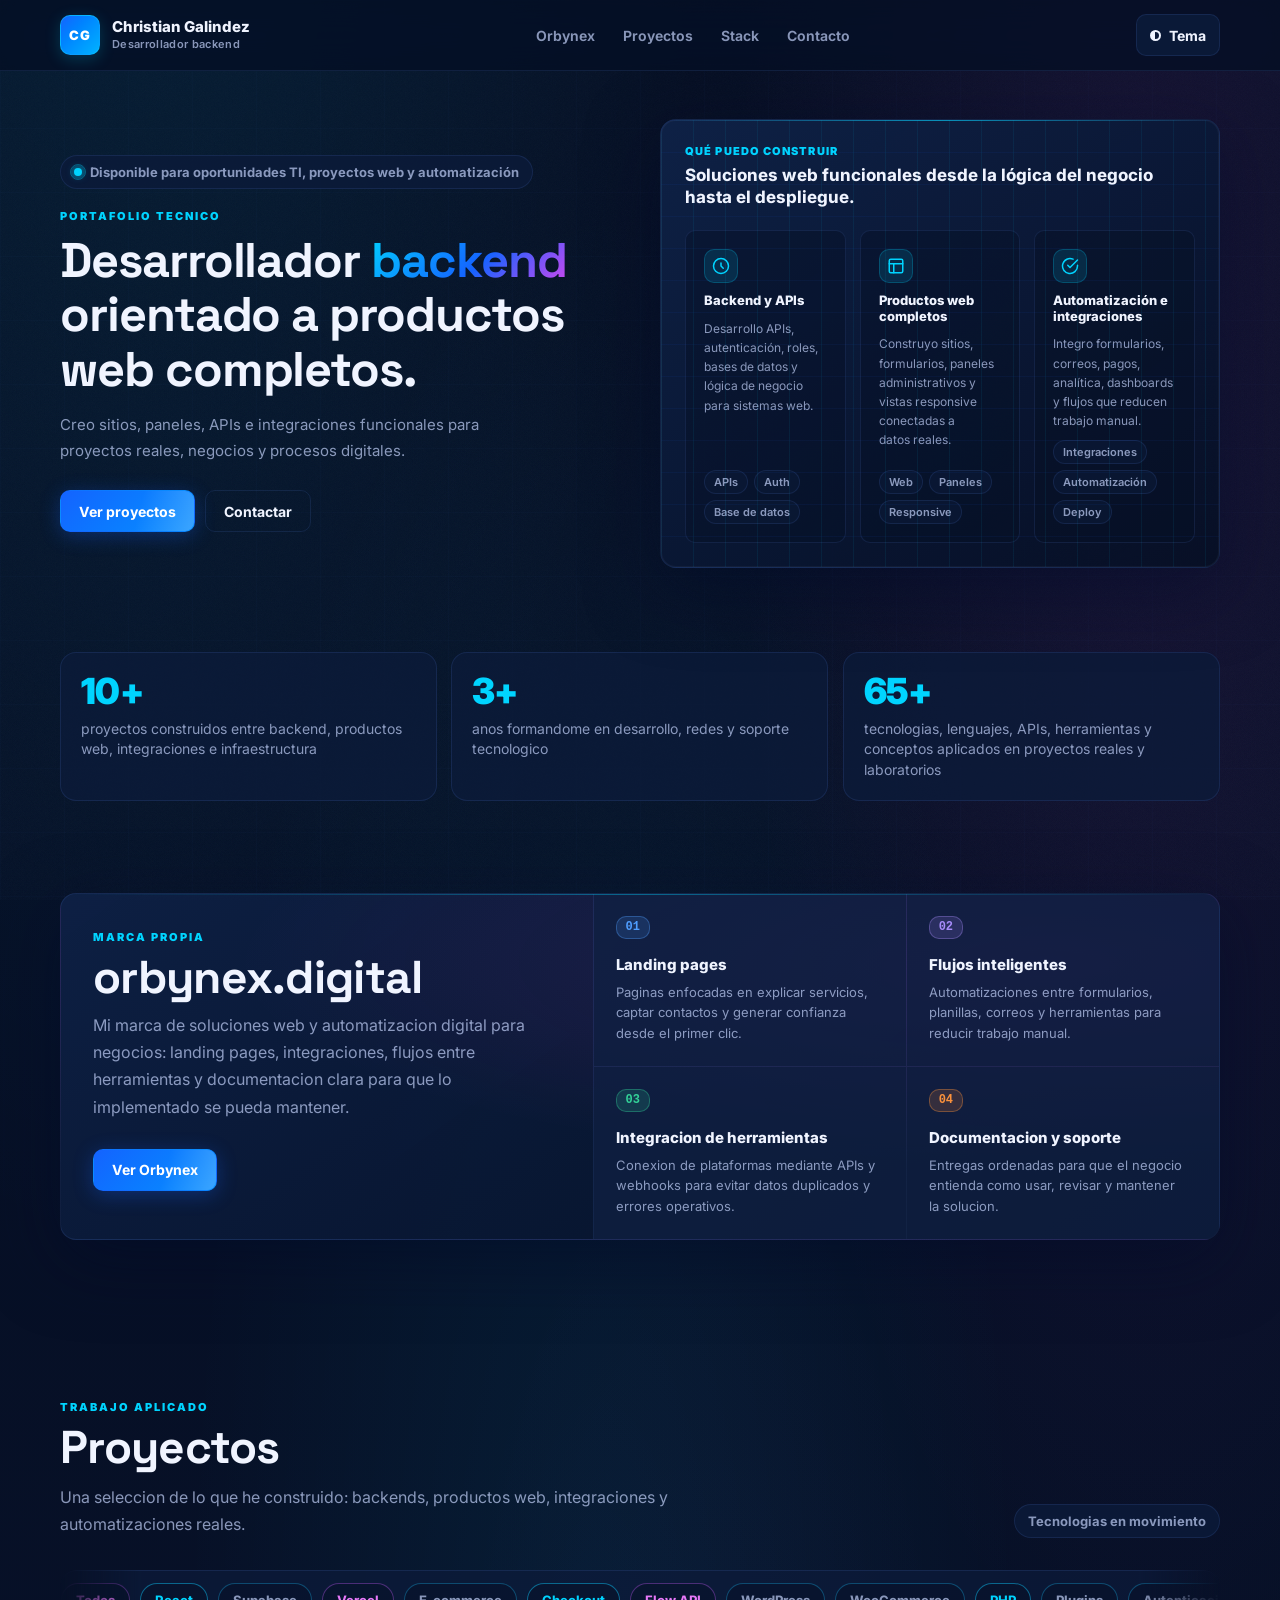
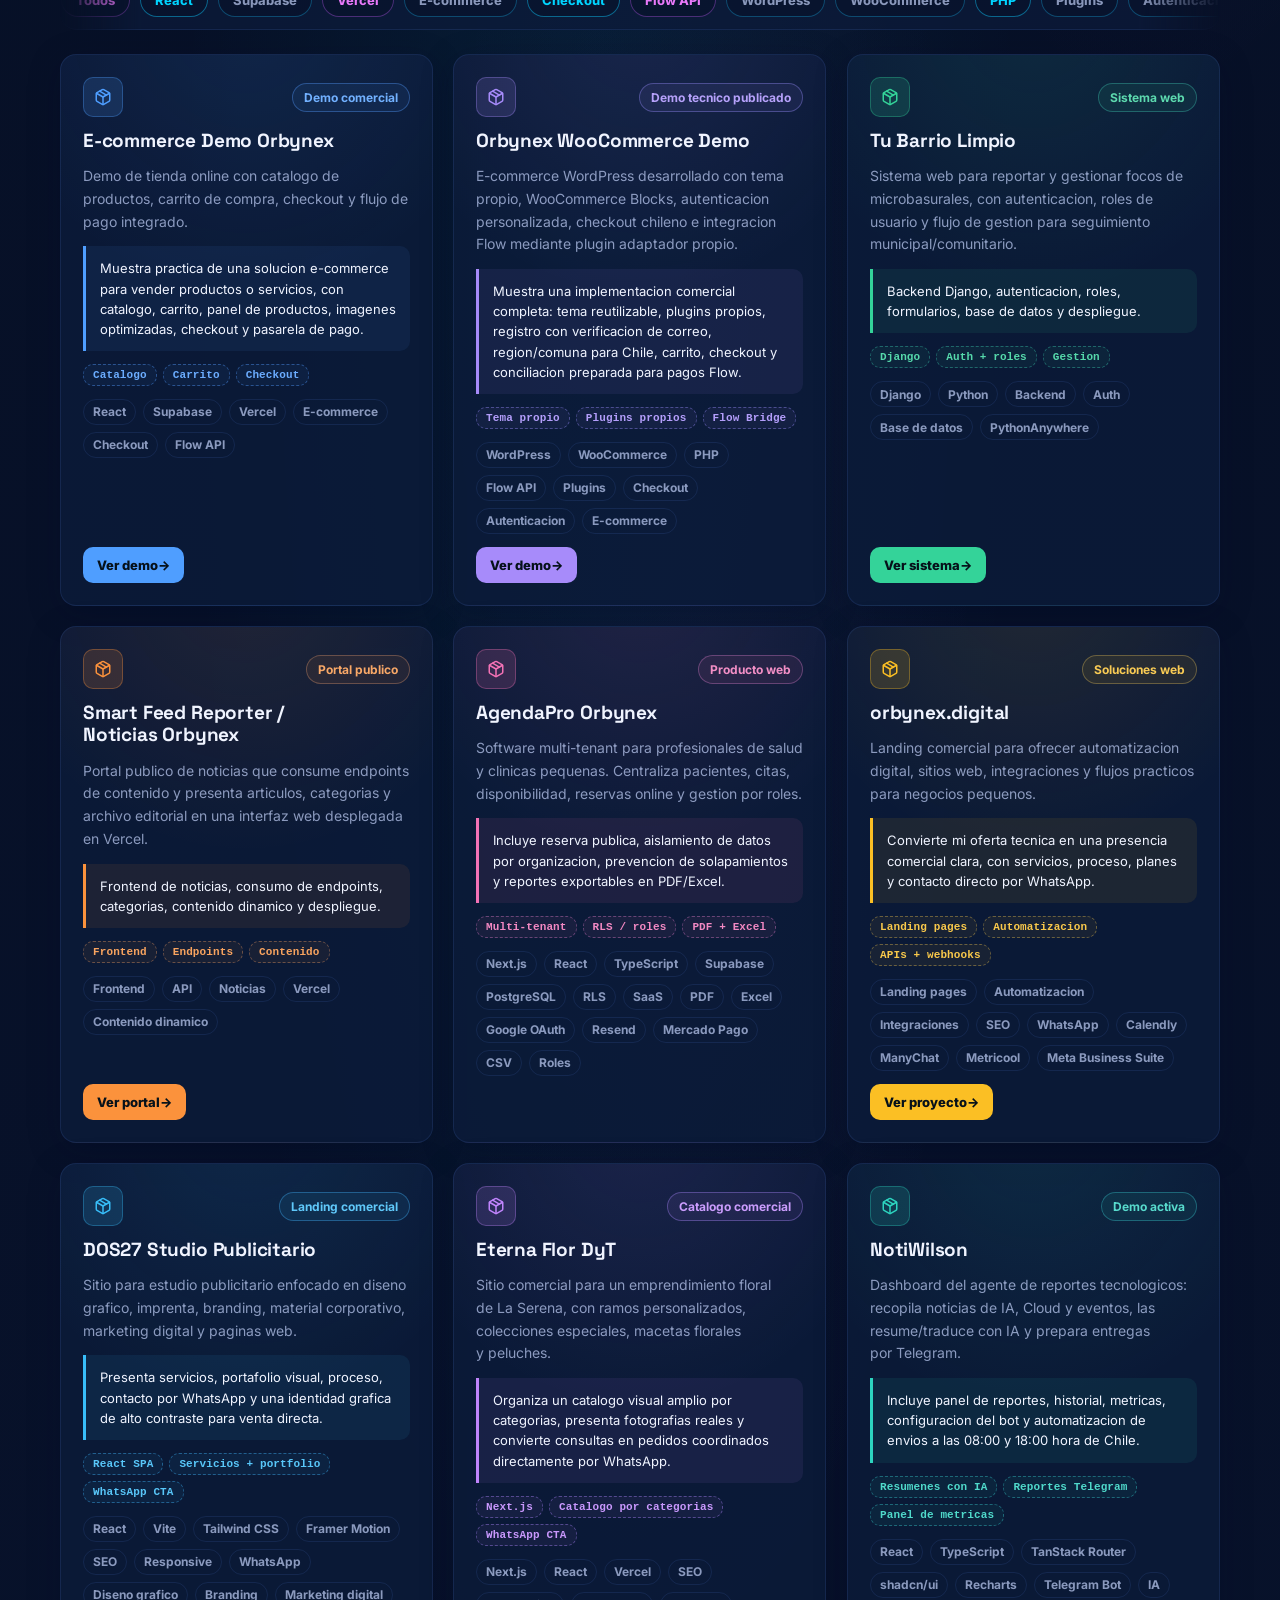
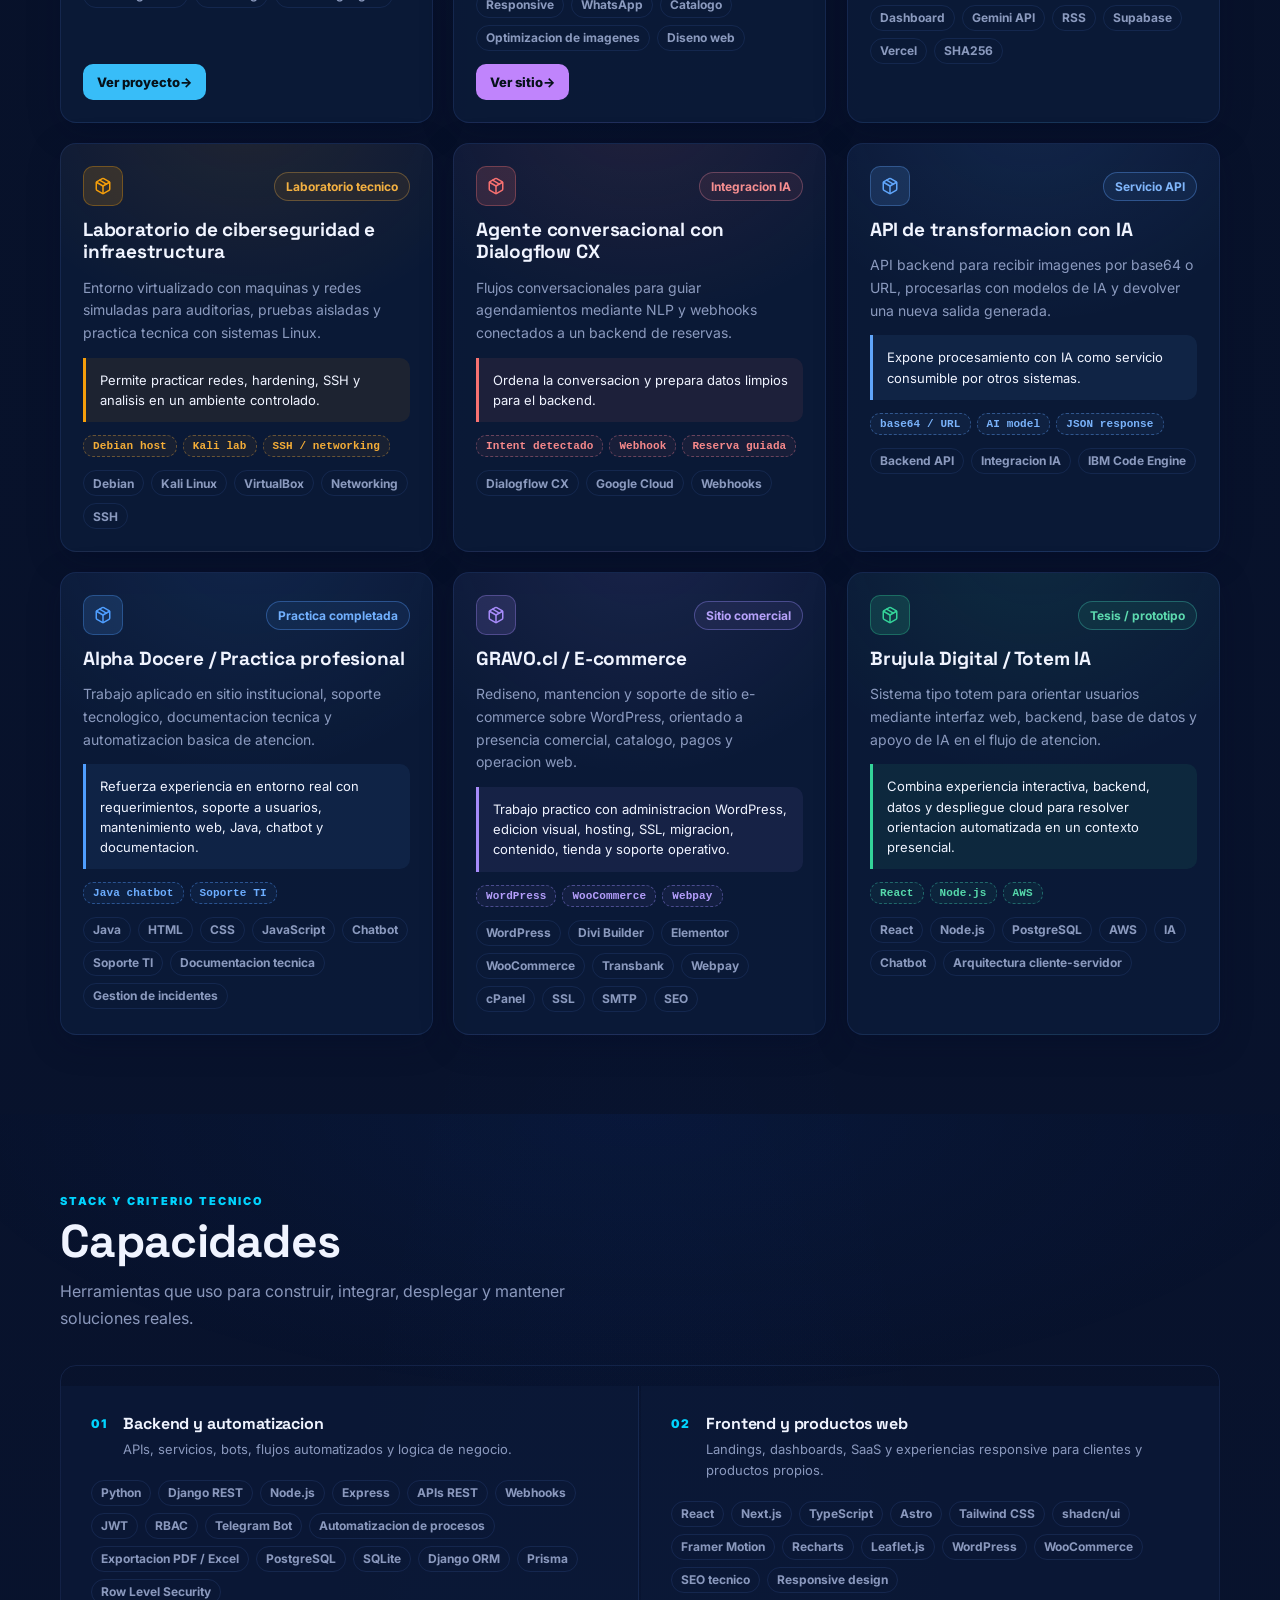
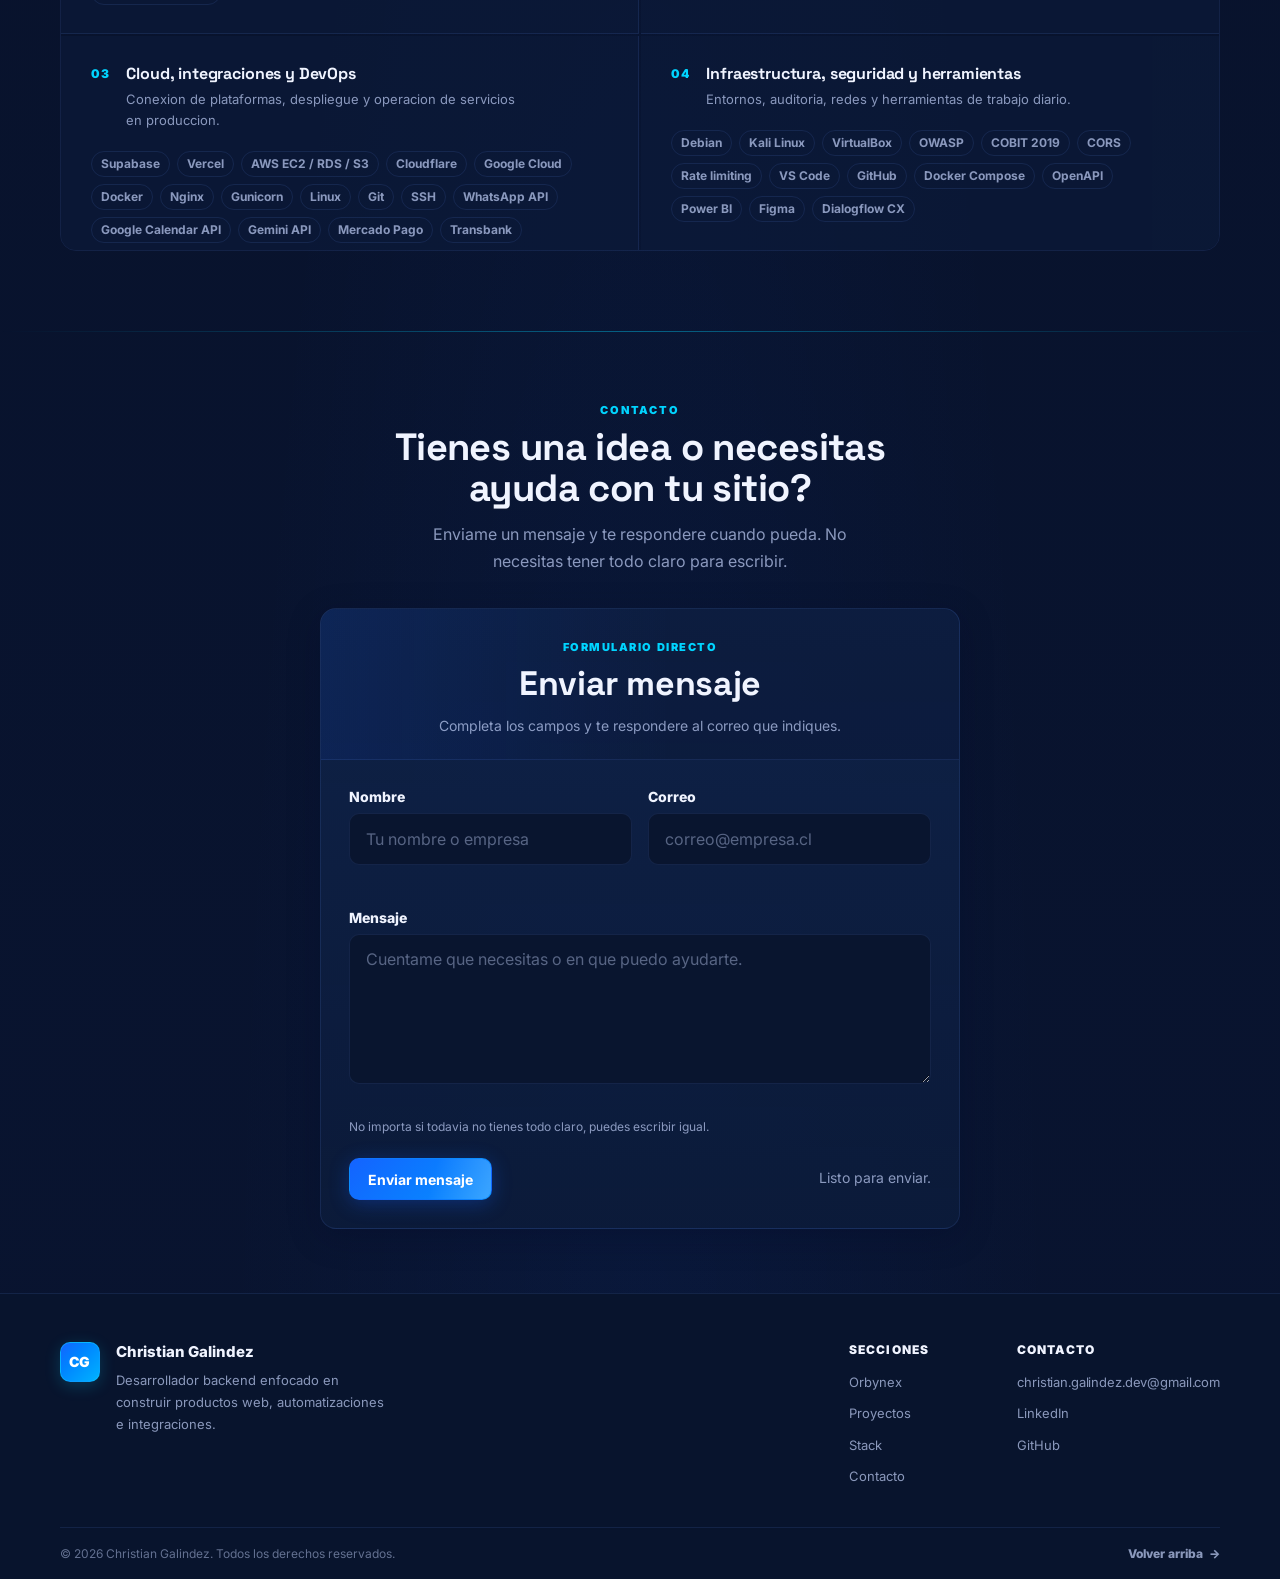
==== commit 35b5a121: "chore: establish repository governance" ====
--- a/index.html
+++ b/index.html
@@ -15,7 +15,7 @@
   <meta property="og:image" content="assets/img/og-preview.svg" />
   <meta name="theme-color" content="#071A3D" media="(prefers-color-scheme: dark)" />
   <meta name="theme-color" content="#f5f7fb" media="(prefers-color-scheme: light)" />
-  <link rel="canonical" href="https://guacho175.github.io" />
+  <link rel="canonical" href="https://portafolio.orbynexdigital.cl/" />
   <link rel="icon" href="assets/icons/favicon.svg" type="image/svg+xml" />
 
   <script type="text/javascript">
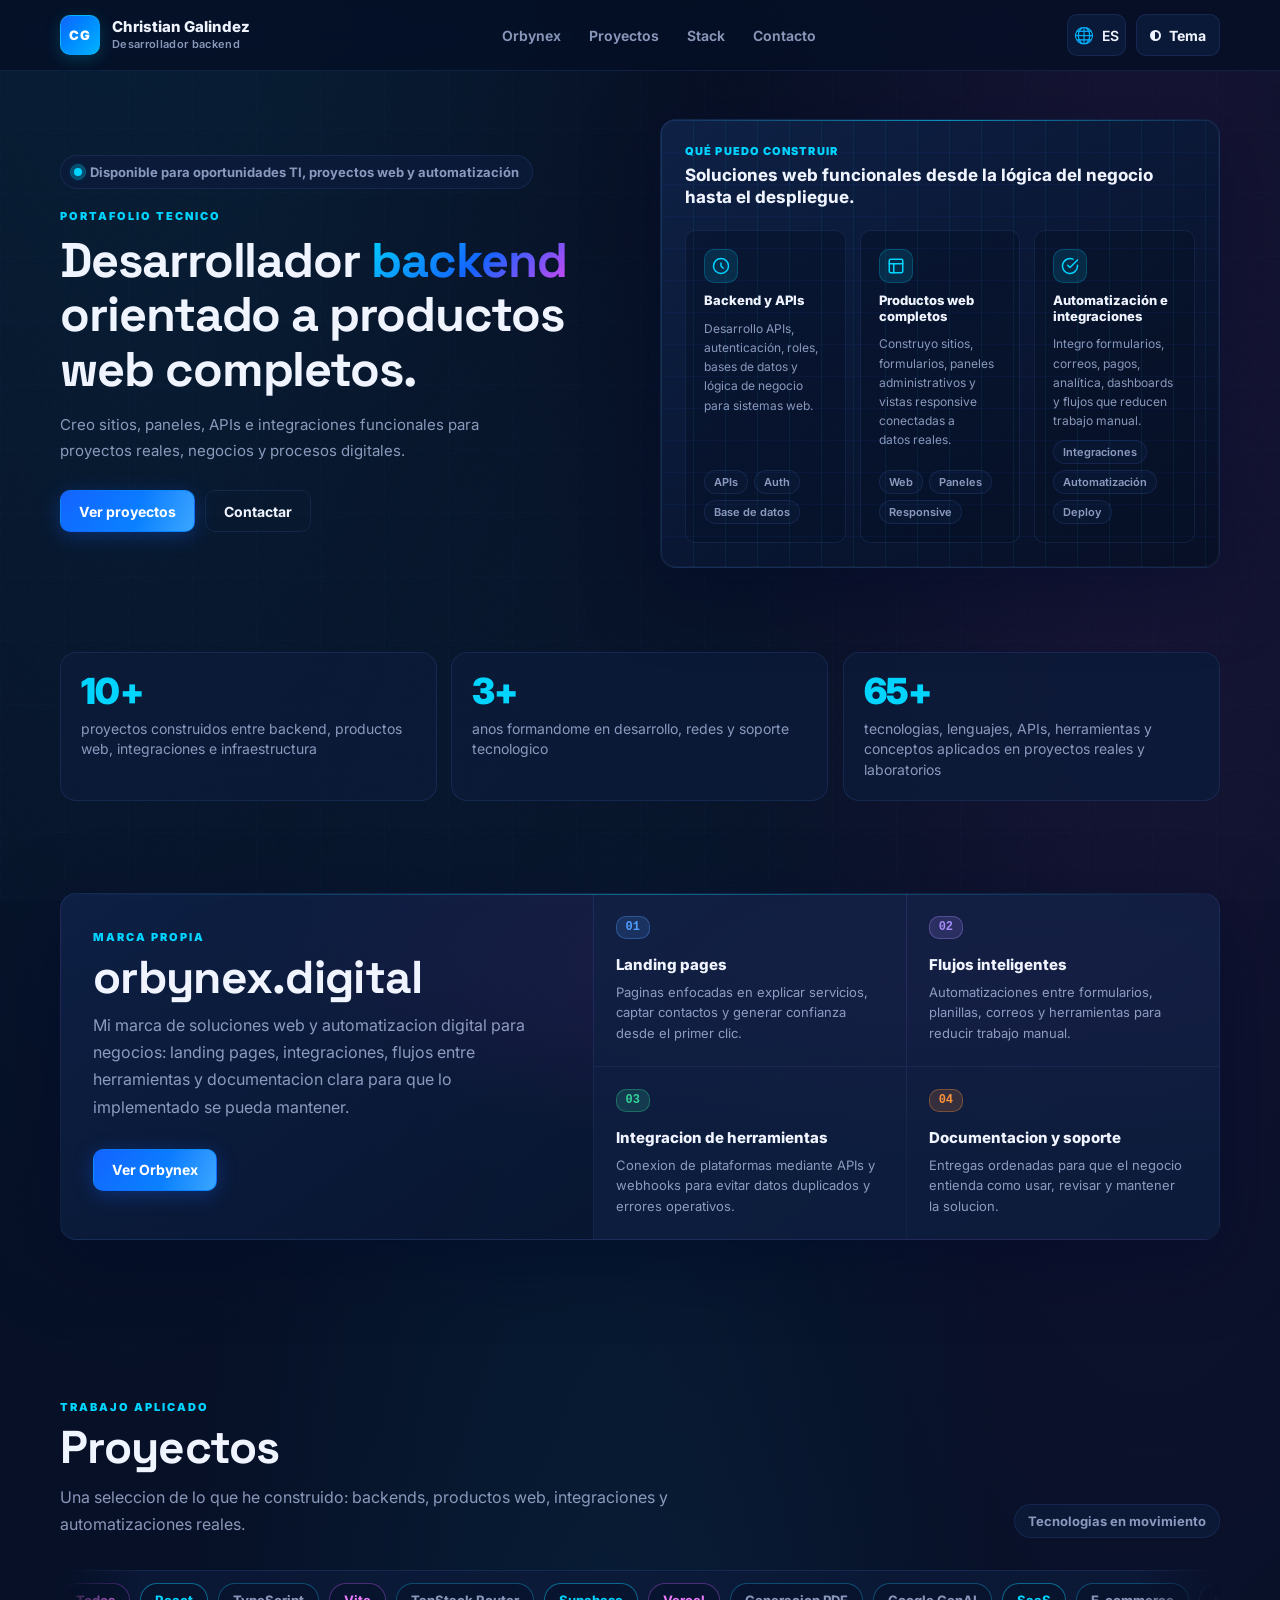
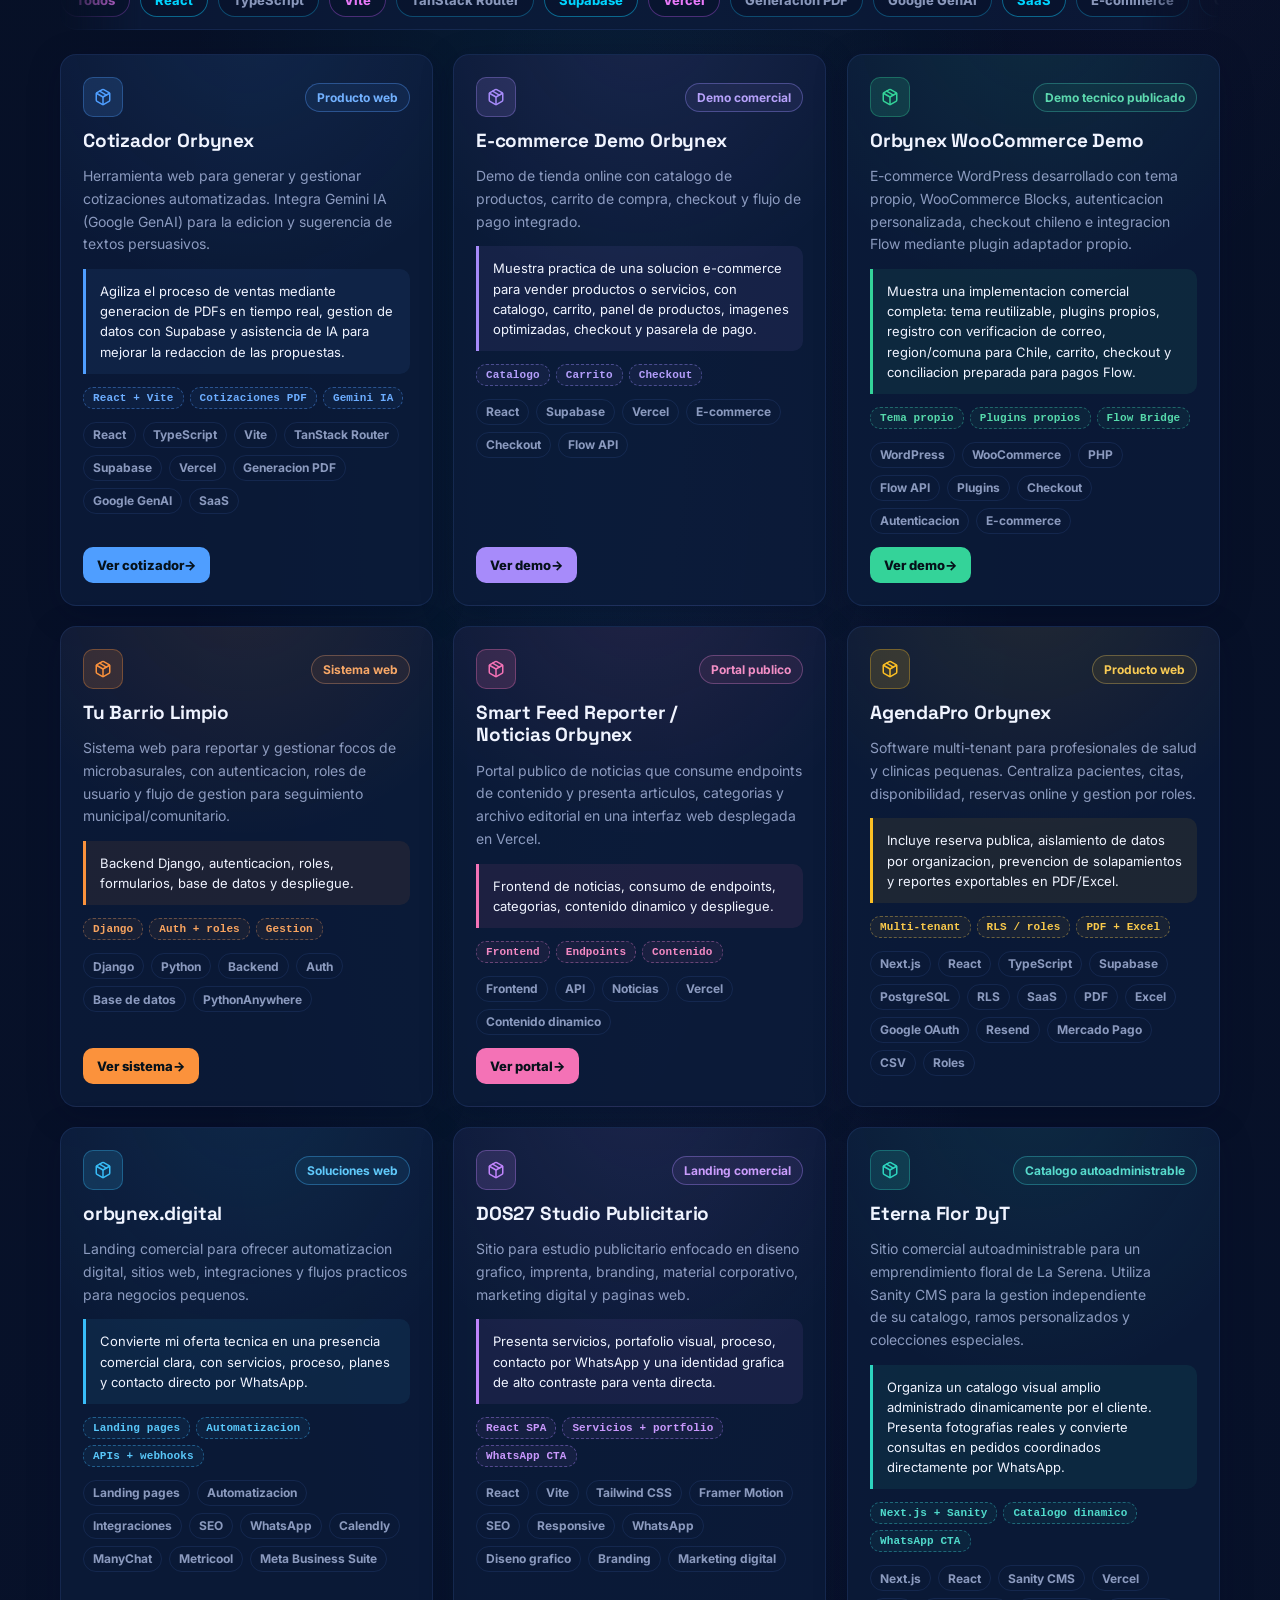
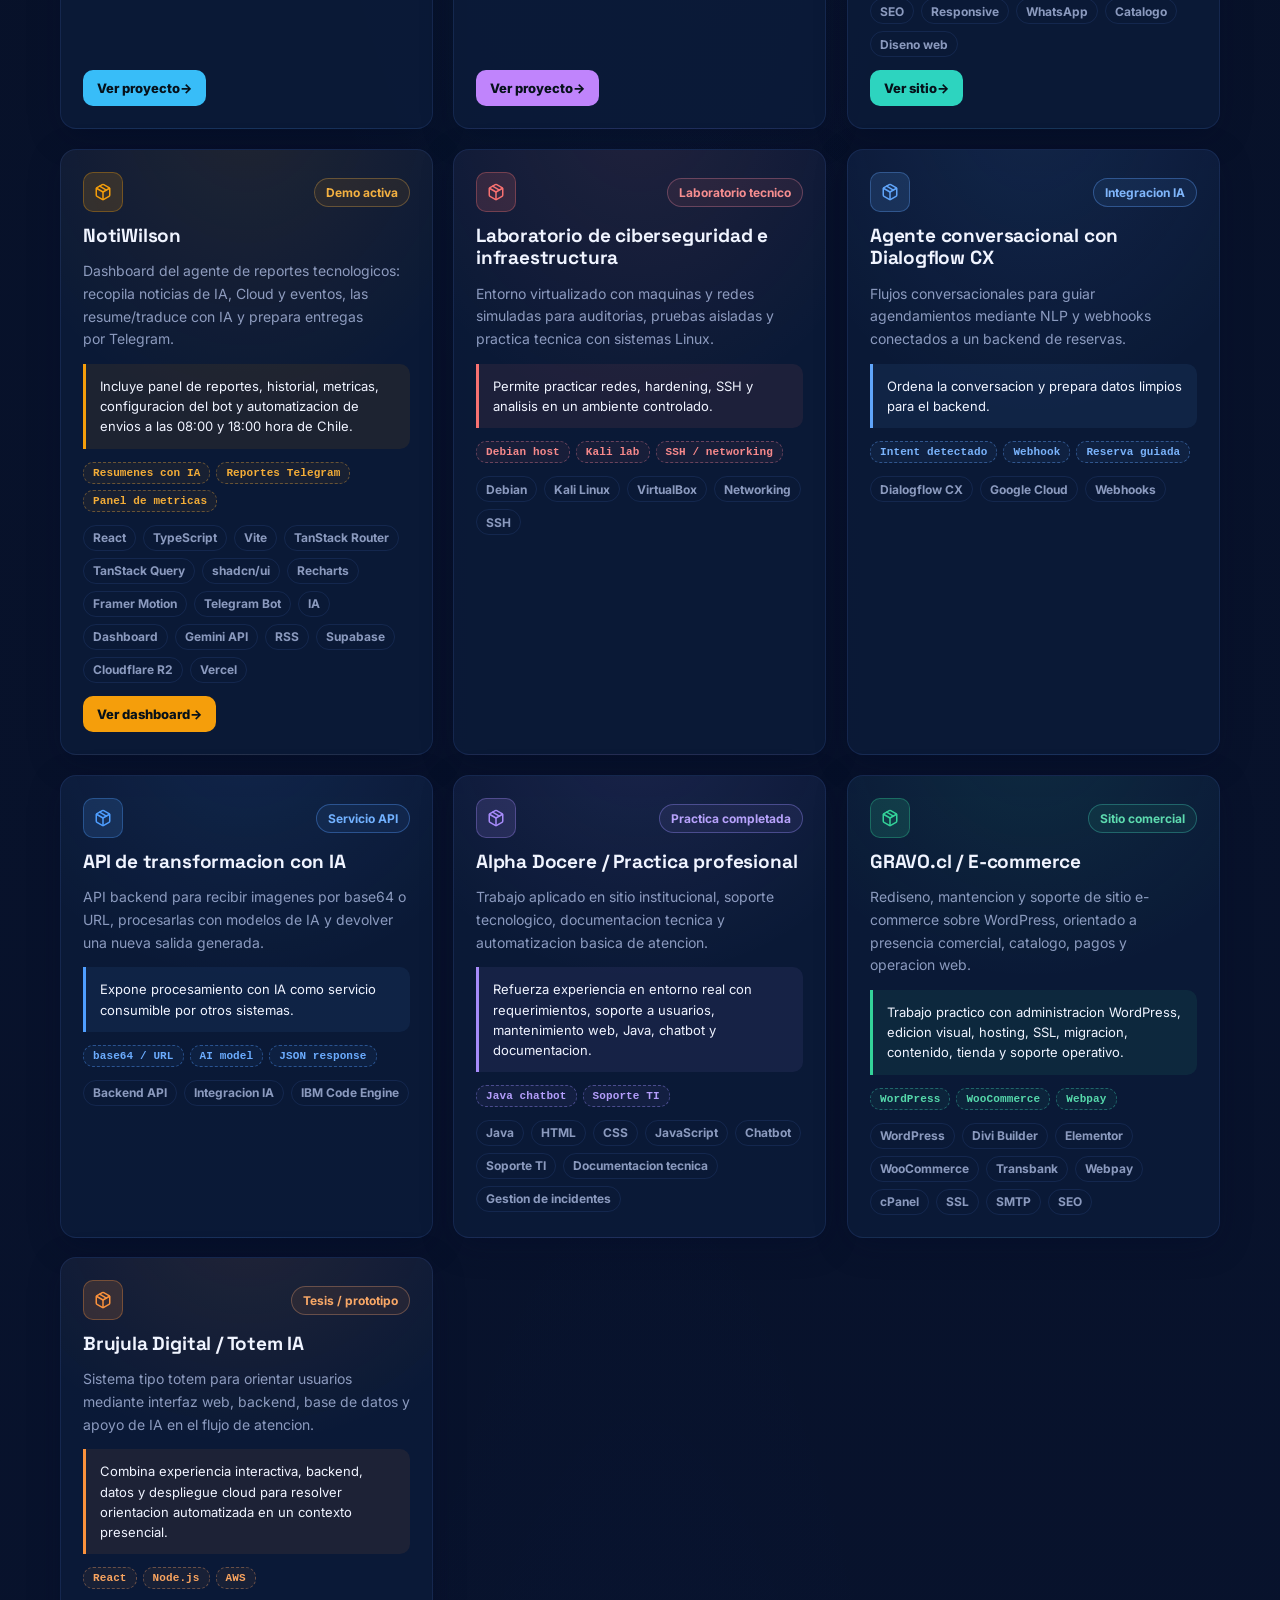
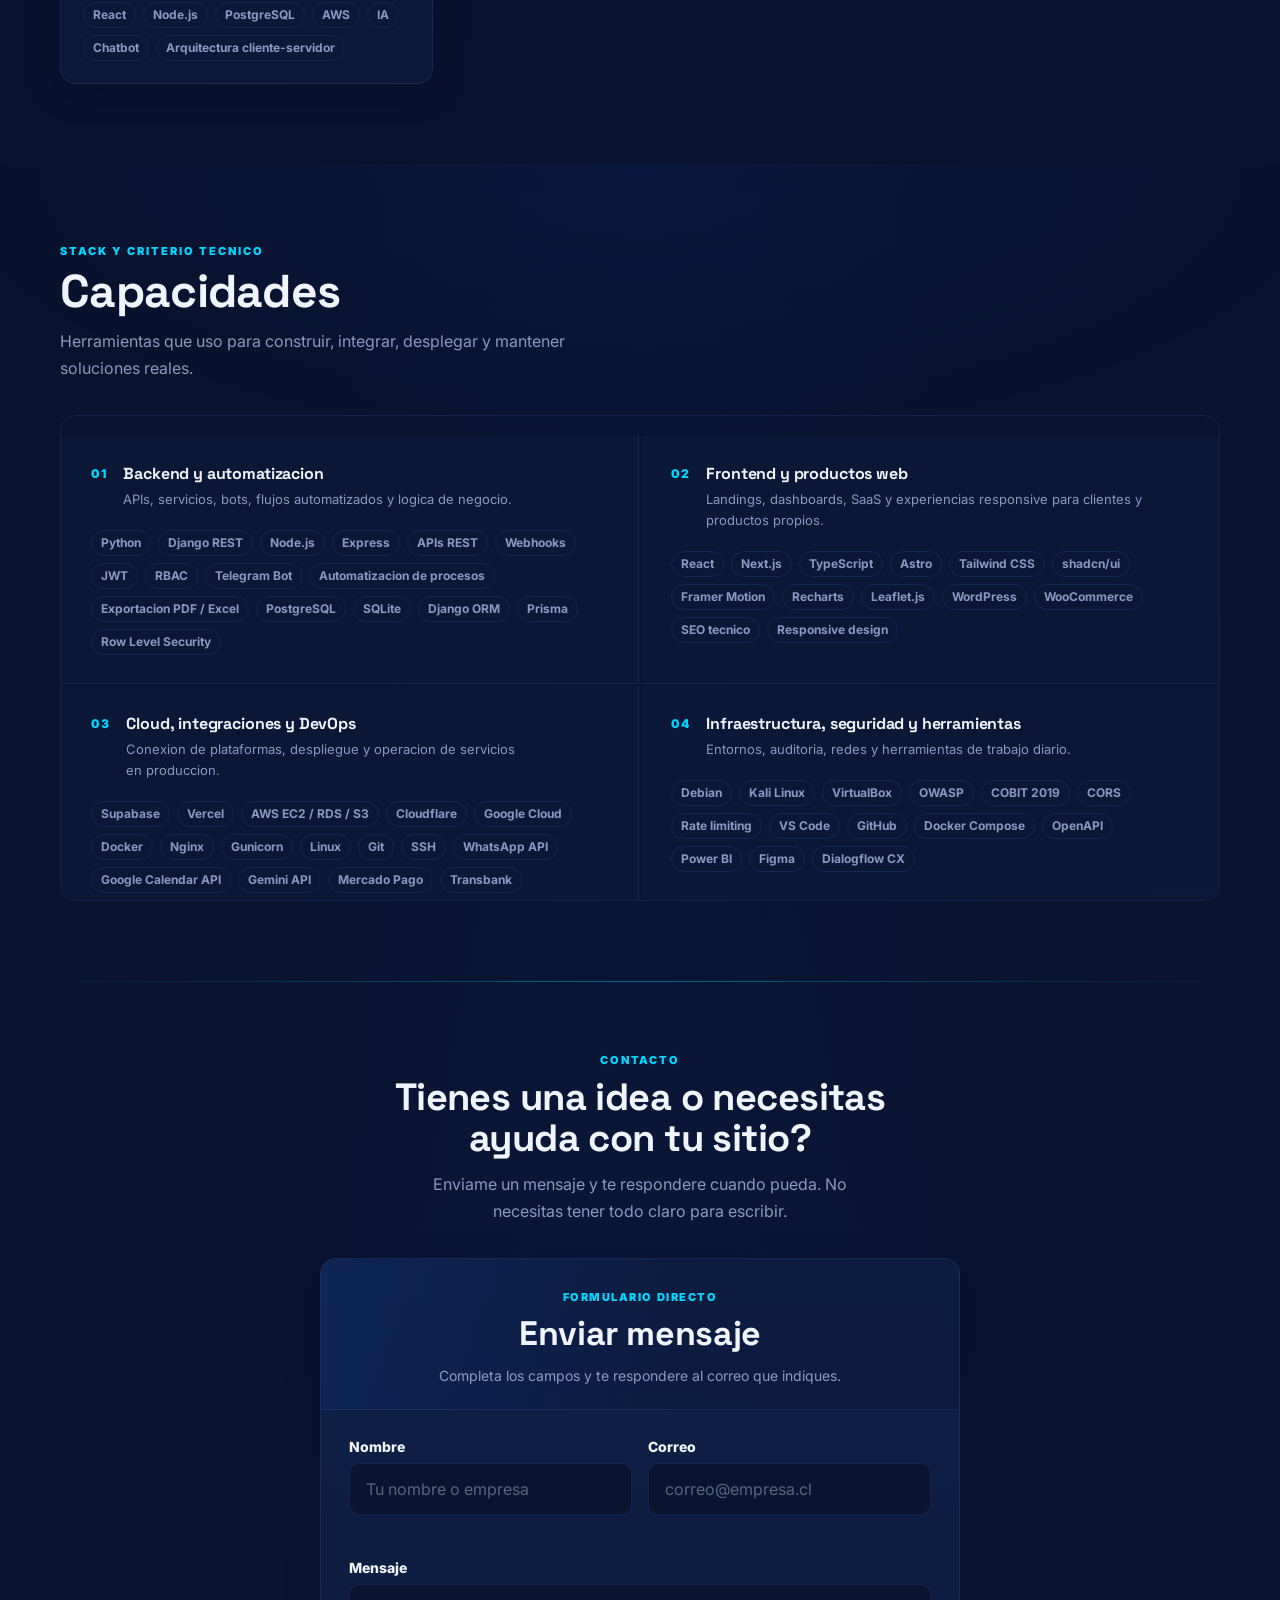
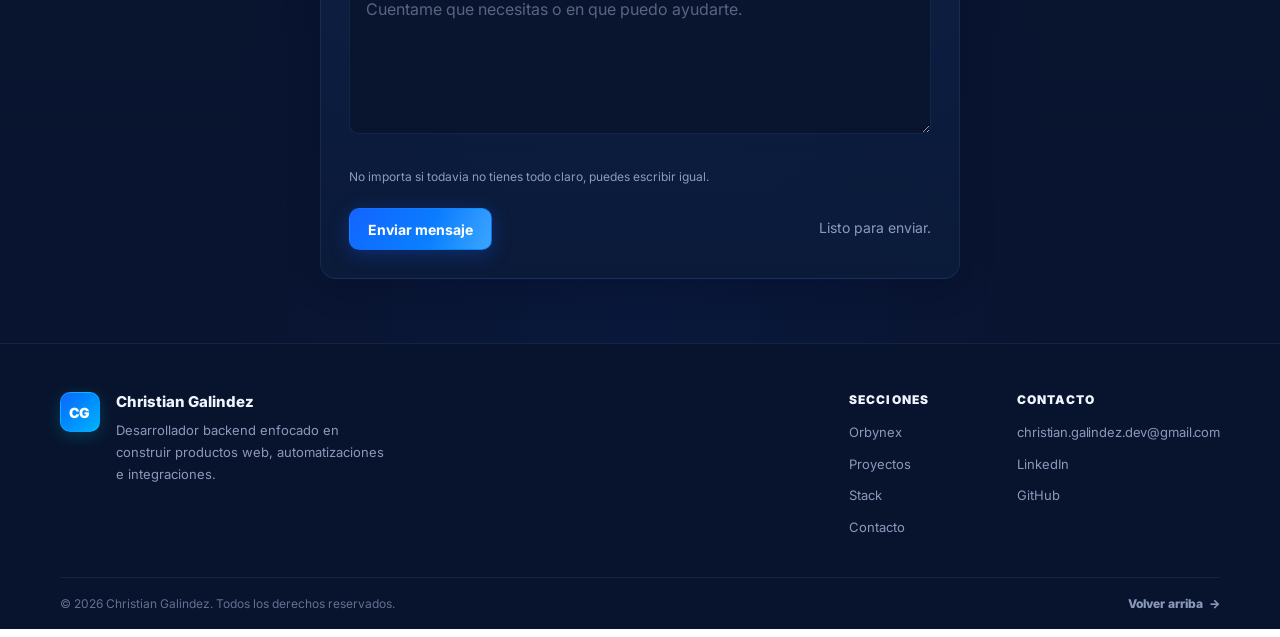
==== commit 73b73d31: "feat(i18n): implement static internationalization (es, en, pt)" ====
--- a/index.html
+++ b/index.html
@@ -1,5 +1,5 @@
 <!doctype html>
-<html lang="es">
+<html lang="es" id="html-root">
 
 <head>
   <meta charset="utf-8" />
@@ -36,45 +36,55 @@
 </head>
 
 <body data-theme="dark">
-  <a class="skip-link" href="#main">Saltar al contenido</a>
+  <a class="skip-link" href="#main" data-i18n="a11y.skip">Saltar al contenido</a>
   <div class="bg-grid" aria-hidden="true"></div>
   <div class="page-floaters" id="page-floaters" aria-hidden="true"></div>
 
   <header class="topbar">
     <div class="container">
       <div class="topbar-inner">
-        <a class="brand" href="#top" aria-label="Ir al inicio">
-          <span class="logo" aria-hidden="true">CG</span>
+        <a class="brand" href="#top" aria-label="Ir al inicio" data-i18n-aria-label="a11y.home">
+          <span class="logo" aria-hidden="true" data-i18n="brand.logo">CG</span>
           <span>
-            <strong>Christian Galindez</strong>
-            <small>Desarrollador backend</small>
+            <strong data-i18n="brand.name">Christian Galindez</strong>
+            <small data-i18n="brand.role">Desarrollador backend</small>
           </span>
         </a>
 
-        <nav class="nav" aria-label="Secciones principales">
-          <a href="#orbynex">Orbynex</a>
-          <a href="#projects">Proyectos</a>
-          <a href="#skills">Stack</a>
-          <a href="#contacto">Contacto</a>
+        <nav class="nav" aria-label="Secciones principales" data-i18n-aria-label="a11y.nav">
+          <a href="#orbynex" data-i18n="nav.orbynex">Orbynex</a>
+          <a href="#projects" data-i18n="nav.projects">Proyectos</a>
+          <a href="#skills" data-i18n="nav.skills">Stack</a>
+          <a href="#contacto" data-i18n="nav.contact">Contacto</a>
         </nav>
 
         <div class="actions">
-          <button class="icon-btn menu-btn" id="menuBtn" type="button" aria-label="Abrir menu" aria-expanded="false"
-            aria-controls="mobileNav">
+          <div class="lang-selector" id="langSelector">
+            <button class="icon-btn" aria-label="Idioma" aria-expanded="false" aria-controls="langDropdown">
+              🌐 <span id="currentLangDisplay">ES</span>
+            </button>
+            <div class="lang-dropdown" id="langDropdown" aria-hidden="true">
+              <button type="button" data-lang="es">Español</button>
+              <button type="button" data-lang="en">English</button>
+              <button type="button" data-lang="pt">Português</button>
+            </div>
+          </div>
+
+          <button class="icon-btn menu-btn" id="menuBtn" type="button" aria-label="Abrir menu" data-i18n-aria-label="a11y.menu_open" aria-expanded="false" aria-controls="mobileNav">
             <span aria-hidden="true"></span>
           </button>
-          <button class="btn theme-btn" id="themeBtn" type="button" aria-label="Cambiar tema">
+          <button class="btn theme-btn" id="themeBtn" type="button" aria-label="Cambiar tema" data-i18n-aria-label="a11y.theme">
             <span class="theme-dot" aria-hidden="true"></span>
             Tema
           </button>
         </div>
       </div>
 
-      <nav class="mobile-nav" id="mobileNav" aria-label="Secciones moviles">
-        <a href="#orbynex">Orbynex</a>
-        <a href="#projects">Proyectos</a>
-        <a href="#skills">Stack</a>
-        <a href="#contacto">Contacto</a>
+      <nav class="mobile-nav" id="mobileNav" aria-label="Secciones moviles" data-i18n-aria-label="a11y.mobile_nav">
+        <a href="#orbynex" data-i18n="nav.orbynex">Orbynex</a>
+        <a href="#projects" data-i18n="nav.projects">Proyectos</a>
+        <a href="#skills" data-i18n="nav.skills">Stack</a>
+        <a href="#contacto" data-i18n="nav.contact">Contacto</a>
       </nav>
     </div>
   </header>
@@ -89,22 +99,22 @@
             <span id="hero-disponibilidad"></span>
           </span>
 
-          <p class="eyebrow">Portafolio tecnico</p>
+          <p class="eyebrow" data-i18n="hero.eyebrow">Portafolio tecnico</p>
           <h1 id="hero-title"><span id="hero-headline"></span></h1>
           <p class="hero-lead" id="hero-desc"></p>
 
           <div class="hero-actions">
-            <a class="btn primary" href="#projects">Ver proyectos</a>
-            <a class="btn quiet" href="#contacto">Contactar</a>
+            <a class="btn primary" href="#projects" data-i18n="hero.btn_projects">Ver proyectos</a>
+            <a class="btn quiet" href="#contacto" data-i18n="hero.btn_contact">Contactar</a>
           </div>
 
           <div class="hero-tags" id="hero-tags"></div>
         </div>
 
-        <div class="workbench reveal" aria-label="Qué puedo construir">
+        <div class="workbench reveal" aria-label="Qué puedo construir" data-i18n-aria-label="a11y.wb_title">
           <div class="wb-intro">
-            <p class="wb-label">QUÉ PUEDO CONSTRUIR</p>
-            <p class="wb-sub">Soluciones web funcionales desde la lógica del negocio hasta el despliegue.</p>
+            <p class="wb-label" data-i18n="wb.eyebrow">QUÉ PUEDO CONSTRUIR</p>
+            <p class="wb-sub" data-i18n="wb.desc">Soluciones web funcionales desde la lógica del negocio hasta el despliegue.</p>
           </div>
 
           <div class="wb-steps">
@@ -112,9 +122,9 @@
               <span class="wb-icon" aria-hidden="true">
                 <svg width="18" height="18" viewBox="0 0 24 24" fill="none" stroke="currentColor" stroke-width="2" stroke-linecap="round" stroke-linejoin="round"><circle cx="12" cy="12" r="10"/><path d="M12 8v4l3 3"/></svg>
               </span>
-              <strong>Backend y APIs</strong>
-              <p>Desarrollo APIs, autenticación, roles, bases de datos y lógica de negocio para sistemas web.</p>
-              <div class="wb-step-tags" aria-label="Backend y APIs">
+              <strong data-i18n="wb.steps.0.title">Backend y APIs</strong>
+              <p data-i18n="wb.steps.0.desc">Desarrollo APIs, autenticación, roles, bases de datos y lógica de negocio para sistemas web.</p>
+              <div class="wb-step-tags" aria-label="Backend y APIs" data-i18n-aria-label="a11y.wb_step1">
                 <span class="wb-tag">APIs</span>
                 <span class="wb-tag">Auth</span>
                 <span class="wb-tag">Base de datos</span>
@@ -125,9 +135,9 @@
               <span class="wb-icon" aria-hidden="true">
                 <svg width="18" height="18" viewBox="0 0 24 24" fill="none" stroke="currentColor" stroke-width="2" stroke-linecap="round" stroke-linejoin="round"><rect x="3" y="3" width="18" height="18" rx="2"/><path d="M3 9h18M9 21V9"/></svg>
               </span>
-              <strong>Productos web completos</strong>
-              <p>Construyo sitios, formularios, paneles administrativos y vistas responsive conectadas a datos reales.</p>
-              <div class="wb-step-tags" aria-label="Productos web completos">
+              <strong data-i18n="wb.steps.1.title">Productos web completos</strong>
+              <p data-i18n="wb.steps.1.desc">Construyo sitios, formularios, paneles administrativos y vistas responsive conectadas a datos reales.</p>
+              <div class="wb-step-tags" aria-label="Productos web completos" data-i18n-aria-label="a11y.wb_step2">
                 <span class="wb-tag">Web</span>
                 <span class="wb-tag">Paneles</span>
                 <span class="wb-tag">Responsive</span>
@@ -138,9 +148,9 @@
               <span class="wb-icon" aria-hidden="true">
                 <svg width="18" height="18" viewBox="0 0 24 24" fill="none" stroke="currentColor" stroke-width="2" stroke-linecap="round" stroke-linejoin="round"><path d="M22 11.08V12a10 10 0 1 1-5.93-9.14"/><polyline points="22 4 12 14.01 9 11.01"/></svg>
               </span>
-              <strong>Automatización e integraciones</strong>
-              <p>Integro formularios, correos, pagos, analítica, dashboards y flujos que reducen trabajo manual.</p>
-              <div class="wb-step-tags" aria-label="Automatización e integraciones">
+              <strong data-i18n="wb.steps.2.title">Automatización e integraciones</strong>
+              <p data-i18n="wb.steps.2.desc">Integro formularios, correos, pagos, analítica, dashboards y flujos que reducen trabajo manual.</p>
+              <div class="wb-step-tags" aria-label="Automatización e integraciones" data-i18n-aria-label="a11y.wb_step3">
                 <span class="wb-tag">Integraciones</span>
                 <span class="wb-tag">Automatización</span>
                 <span class="wb-tag">Deploy</span>
@@ -159,11 +169,11 @@
       <div class="container">
         <div class="venture-panel reveal">
           <div class="venture-copy">
-            <p class="eyebrow">Marca propia</p>
+            <p class="eyebrow" data-i18n="orbynex.eyebrow">Marca propia</p>
             <h2 id="orbynex-heading"><span id="venture-name"></span></h2>
             <p class="section-desc" id="venture-summary"></p>
             <div class="venture-actions">
-              <a class="btn primary" id="venture-link" href="#" target="_blank" rel="noopener">Ver Orbynex</a>
+              <a class="btn primary" id="venture-link" href="#" target="_blank" rel="noopener" data-i18n="orbynex.btn">Ver Orbynex</a>
             </div>
           </div>
 
@@ -176,11 +186,11 @@
       <div class="container">
         <div class="section-head reveal">
           <div>
-            <p class="eyebrow">Trabajo aplicado</p>
-            <h2 id="projects-heading">Proyectos</h2>
-            <p class="section-desc">Una seleccion de lo que he construido: backends, productos web, integraciones y automatizaciones reales.</p>
-          </div>
-          <span class="pill">Tecnologias en movimiento</span>
+            <p class="eyebrow" data-i18n="projects.eyebrow">Trabajo aplicado</p>
+            <h2 id="projects-heading" data-i18n="projects.title">Proyectos</h2>
+            <p class="section-desc" data-i18n="projects.desc">Una seleccion de lo que he construido: backends, productos web, integraciones y automatizaciones reales.</p>
+          </div>
+          <span class="pill" data-i18n="projects.marquee">Tecnologias en movimiento</span>
         </div>
 
         <div class="tech-marquee" id="filter-bar" aria-label="Tecnologias usadas en proyectos"></div>
@@ -192,9 +202,9 @@
       <div class="container">
         <div class="section-head reveal">
           <div>
-            <p class="eyebrow">Stack y criterio tecnico</p>
-            <h2 id="skills-heading">Capacidades</h2>
-            <p class="section-desc">Herramientas que uso para construir, integrar, desplegar y mantener soluciones reales.</p>
+            <p class="eyebrow" data-i18n="skills.eyebrow">Stack y criterio tecnico</p>
+            <h2 id="skills-heading" data-i18n="skills.title">Capacidades</h2>
+            <p class="section-desc" data-i18n="skills.desc">Herramientas que uso para construir, integrar, desplegar y mantener soluciones reales.</p>
           </div>
         </div>
 
@@ -205,17 +215,17 @@
     <section class="section-block contact-section" id="contacto" aria-labelledby="contact-heading">
       <div class="container">
         <div class="contact-section-head reveal">
-          <p class="eyebrow">Contacto</p>
-          <h2 id="contact-heading">Tienes una idea o necesitas ayuda con tu sitio?</h2>
+          <p class="eyebrow" data-i18n="contact.eyebrow">Contacto</p>
+          <h2 id="contact-heading" data-i18n="contact.title">Tienes una idea o necesitas ayuda con tu sitio?</h2>
           <p class="section-desc" id="contact-pitch"></p>
         </div>
 
         <div class="contact-shell">
           <div class="contact-form-card reveal">
             <div class="form-card-head form-card-head--center">
-              <span>Formulario directo</span>
-              <h3>Enviar mensaje</h3>
-              <p>Completa los campos y te respondere al correo que indiques.</p>
+              <span data-i18n="contact.form_label">Formulario directo</span>
+              <h3 data-i18n="contact.form_title">Enviar mensaje</h3>
+              <p data-i18n="contact.form_desc">Completa los campos y te respondere al correo que indiques.</p>
             </div>
 
             <form class="contact-form" id="contact-form" novalidate>
@@ -226,28 +236,28 @@
 
               <div class="form-grid">
                 <div class="form-field">
-                  <label for="name">Nombre</label>
-                  <input id="name" type="text" name="name" autocomplete="name" placeholder="Tu nombre o empresa" aria-describedby="name-error" required />
+                  <label for="name" data-i18n="contact.name_lbl">Nombre</label>
+                  <input id="name" type="text" name="name" autocomplete="name" placeholder="Tu nombre o empresa" data-i18n-placeholder="contact.name_ph" aria-describedby="name-error" required />
                   <span class="field-error" id="name-error"></span>
                 </div>
 
                 <div class="form-field">
-                  <label for="email">Correo</label>
-                  <input id="email" type="email" name="email" inputmode="email" autocomplete="email" placeholder="correo@empresa.cl" aria-describedby="email-error" required />
+                  <label for="email" data-i18n="contact.email_lbl">Correo</label>
+                  <input id="email" type="email" name="email" inputmode="email" autocomplete="email" placeholder="correo@empresa.cl" data-i18n-placeholder="contact.email_ph" aria-describedby="email-error" required />
                   <span class="field-error" id="email-error"></span>
                 </div>
               </div>
 
               <div class="form-field">
-                <label for="message">Mensaje</label>
-                <textarea id="message" name="message" rows="6" placeholder="Cuentame que necesitas o en que puedo ayudarte." aria-describedby="message-error form-helper" required></textarea>
+                <label for="message" data-i18n="contact.msg_lbl">Mensaje</label>
+                <textarea id="message" name="message" rows="6" placeholder="Cuentame que necesitas o en que puedo ayudarte." data-i18n-placeholder="contact.msg_ph" aria-describedby="message-error form-helper" required></textarea>
                 <span class="field-error" id="message-error"></span>
-                <span class="form-helper" id="form-helper">No importa si todavia no tienes todo claro, puedes escribir igual.</span>
+                <span class="form-helper" id="form-helper" data-i18n="contact.msg_help">No importa si todavia no tienes todo claro, puedes escribir igual.</span>
               </div>
 
               <div class="form-actions">
-                <button class="btn primary" id="contact-submit" type="submit">Enviar mensaje</button>
-                <p class="form-status" id="form-status" role="status" aria-live="polite">Listo para enviar.</p>
+                <button class="btn primary" id="contact-submit" type="submit" data-i18n="contact.btn">Enviar mensaje</button>
+                <p class="form-status" id="form-status" role="status" aria-live="polite" data-i18n="contact.status_ready">Listo para enviar.</p>
               </div>
             </form>
           </div>
@@ -259,23 +269,23 @@
       <div class="footer-rain" id="footer-rain" aria-hidden="true"></div>
       <div class="container footer-top">
         <div class="footer-brand">
-          <span class="logo footer-logo" aria-hidden="true">CG</span>
+          <span class="logo footer-logo" aria-hidden="true" data-i18n="footer.logo">CG</span>
           <div>
-            <strong>Christian Galindez</strong>
-            <p>Desarrollador backend enfocado en construir productos web, automatizaciones e integraciones.</p>
-          </div>
-        </div>
-
-        <nav class="footer-nav" aria-label="Navegacion del footer">
+            <strong data-i18n="footer.name">Christian Galindez</strong>
+            <p data-i18n="footer.desc">Desarrollador backend enfocado en construir productos web, automatizaciones e integraciones.</p>
+          </div>
+        </div>
+
+        <nav class="footer-nav" aria-label="Navegacion del footer" data-i18n-aria-label="a11y.footer_nav">
           <div class="footer-col">
-            <span class="footer-col-title">Secciones</span>
-            <a href="#orbynex">Orbynex</a>
-            <a href="#projects">Proyectos</a>
-            <a href="#skills">Stack</a>
-            <a href="#contacto">Contacto</a>
+            <span class="footer-col-title" data-i18n="footer.col_sections">Secciones</span>
+            <a href="#orbynex" data-i18n="nav.orbynex">Orbynex</a>
+            <a href="#projects" data-i18n="nav.projects">Proyectos</a>
+            <a href="#skills" data-i18n="nav.skills">Stack</a>
+            <a href="#contacto" data-i18n="nav.contact">Contacto</a>
           </div>
           <div class="footer-col">
-            <span class="footer-col-title">Contacto</span>
+            <span class="footer-col-title" data-i18n="footer.col_contact">Contacto</span>
             <span class="footer-email" id="contact-email">christian.galindez.dev@gmail.com</span>
             <a class="link-linkedin" href="#" target="_blank" rel="noopener">LinkedIn</a>
             <a class="link-github" href="#" target="_blank" rel="noopener">GitHub</a>
@@ -284,8 +294,8 @@
       </div>
 
       <div class="container footer-bottom">
-        <span class="footer-copy">&copy; <span id="year"></span> Christian Galindez. Todos los derechos reservados.</span>
-        <a class="section-link footer-up" href="#top">Volver arriba</a>
+        <span class="footer-copy">&copy; <span id="year"></span> Christian Galindez. <span data-i18n="footer.rights">Todos los derechos reservados.</span></span>
+        <a class="section-link footer-up" href="#top" data-i18n="footer.top">Volver arriba</a>
       </div>
     </footer>
   </main>
--- a/css/styles.css
+++ b/css/styles.css
@@ -2375,3 +2375,67 @@
     background-color: var(--bg);
   }
 }
+
+/* Language Selector */
+.lang-selector {
+  position: relative;
+  display: inline-flex;
+  align-items: center;
+}
+
+#currentLangDisplay {
+  font-size: 0.875rem;
+  font-weight: 600;
+  margin-left: 0.25rem;
+}
+
+.lang-dropdown {
+  position: absolute;
+  top: 100%;
+  right: 0;
+  margin-top: 0.5rem;
+  background-color: var(--bg-card);
+  border: 1px solid var(--border);
+  border-radius: 0.5rem;
+  box-shadow: 0 4px 6px -1px rgba(0, 0, 0, 0.5);
+  display: flex;
+  flex-direction: column;
+  min-width: 120px;
+  z-index: 50;
+  opacity: 0;
+  visibility: hidden;
+  transform: translateY(-10px);
+  transition: opacity 0.2s, transform 0.2s, visibility 0.2s;
+}
+
+[data-theme="light"] .lang-dropdown {
+  box-shadow: 0 4px 6px -1px rgba(0, 0, 0, 0.1);
+}
+
+.lang-dropdown.open {
+  opacity: 1;
+  visibility: visible;
+  transform: translateY(0);
+}
+
+.lang-dropdown button {
+  background: none;
+  border: none;
+  padding: 0.6rem 1rem;
+  text-align: left;
+  color: var(--text-muted);
+  cursor: pointer;
+  font-family: inherit;
+  font-size: 0.875rem;
+  transition: background-color 0.15s, color 0.15s;
+}
+
+.lang-dropdown button:hover {
+  background-color: var(--border);
+  color: var(--text);
+}
+
+.lang-dropdown button[data-active="true"] {
+  font-weight: 600;
+  color: var(--primary);
+}
